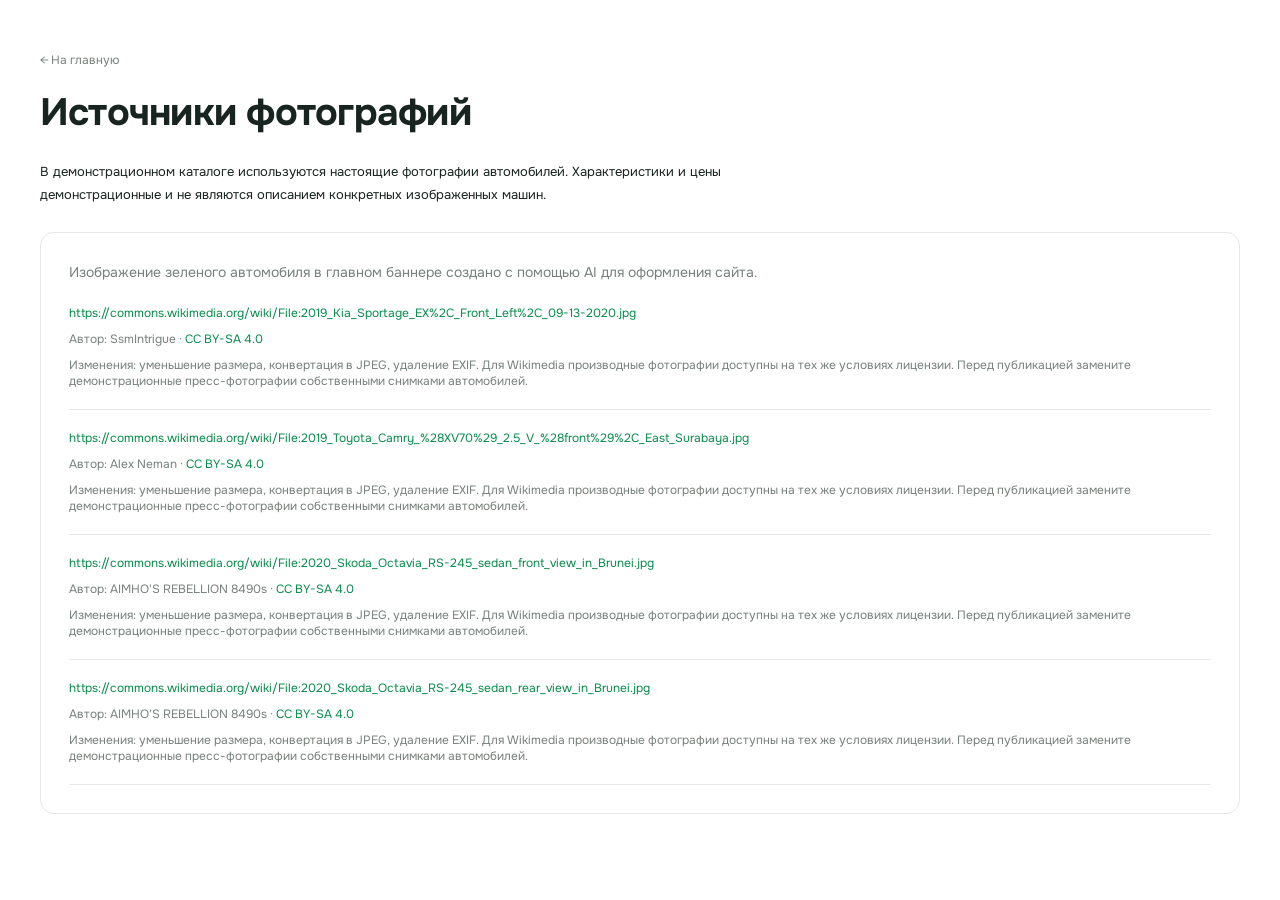
==== credits.html @ eaa2db11 "Publish DK-AUTO static MVP" ====
<!doctype html><html lang="ru"><head><meta charset="utf-8"><meta name="viewport" content="width=device-width, initial-scale=1"><title>Источники фотографий · DK-AUTO</title><link rel="stylesheet" href="./static_css_site.css"></head><body><main class="container settings-page"><a class="back-link" href="./">← На главную</a><h1>Источники фотографий</h1><p>В демонстрационном каталоге используются настоящие фотографии автомобилей. Характеристики и цены демонстрационные и не являются описанием конкретных изображенных машин.</p><div class="panel"><p>Изображение зеленого автомобиля в главном баннере создано с помощью AI для оформления сайта.</p><article class="credit-row"><a href="https://commons.wikimedia.org/wiki/File:2019_Kia_Sportage_EX%2C_Front_Left%2C_09-13-2020.jpg" target="_blank" rel="noopener noreferrer">https://commons.wikimedia.org/wiki/File:2019_Kia_Sportage_EX%2C_Front_Left%2C_09-13-2020.jpg</a><p>Автор: SsmIntrigue · <a href="https://creativecommons.org/licenses/by-sa/4.0/">CC BY-SA 4.0</a></p><small>Изменения: уменьшение размера, конвертация в JPEG, удаление EXIF. Для Wikimedia производные фотографии доступны на тех же условиях лицензии. Перед публикацией замените демонстрационные пресс-фотографии собственными снимками автомобилей.</small></article><article class="credit-row"><a href="https://commons.wikimedia.org/wiki/File:2019_Toyota_Camry_%28XV70%29_2.5_V_%28front%29%2C_East_Surabaya.jpg" target="_blank" rel="noopener noreferrer">https://commons.wikimedia.org/wiki/File:2019_Toyota_Camry_%28XV70%29_2.5_V_%28front%29%2C_East_Surabaya.jpg</a><p>Автор: Alex Neman · <a href="https://creativecommons.org/licenses/by-sa/4.0/">CC BY-SA 4.0</a></p><small>Изменения: уменьшение размера, конвертация в JPEG, удаление EXIF. Для Wikimedia производные фотографии доступны на тех же условиях лицензии. Перед публикацией замените демонстрационные пресс-фотографии собственными снимками автомобилей.</small></article><article class="credit-row"><a href="https://commons.wikimedia.org/wiki/File:2020_Skoda_Octavia_RS-245_sedan_front_view_in_Brunei.jpg" target="_blank" rel="noopener noreferrer">https://commons.wikimedia.org/wiki/File:2020_Skoda_Octavia_RS-245_sedan_front_view_in_Brunei.jpg</a><p>Автор: AIMHO&#x27;S REBELLION 8490s · <a href="https://creativecommons.org/licenses/by-sa/4.0/">CC BY-SA 4.0</a></p><small>Изменения: уменьшение размера, конвертация в JPEG, удаление EXIF. Для Wikimedia производные фотографии доступны на тех же условиях лицензии. Перед публикацией замените демонстрационные пресс-фотографии собственными снимками автомобилей.</small></article><article class="credit-row"><a href="https://commons.wikimedia.org/wiki/File:2020_Skoda_Octavia_RS-245_sedan_rear_view_in_Brunei.jpg" target="_blank" rel="noopener noreferrer">https://commons.wikimedia.org/wiki/File:2020_Skoda_Octavia_RS-245_sedan_rear_view_in_Brunei.jpg</a><p>Автор: AIMHO&#x27;S REBELLION 8490s · <a href="https://creativecommons.org/licenses/by-sa/4.0/">CC BY-SA 4.0</a></p><small>Изменения: уменьшение размера, конвертация в JPEG, удаление EXIF. Для Wikimedia производные фотографии доступны на тех же условиях лицензии. Перед публикацией замените демонстрационные пресс-фотографии собственными снимками автомобилей.</small></article></div></main></body></html>
---- static_css_site.css ----
@import url("https://fonts.googleapis.com/css2?family=Onest:wght@300;400;500;600;700;800&display=swap");
:root {
  --green: #088b4c;
  --green-dark: #076a3c;
  --ink: #18241f;
  --muted: #77807b;
  --line: #e5eae6;
  --orange: #ed6945;
  --light: #f5f7f4;
  --radius: 16px;
  font-family: Onest, Arial, sans-serif;
  color: var(--ink);
  font-synthesis: none;
}
* {
  box-sizing: border-box;
}
html {
  scroll-behavior: smooth;
  scroll-padding-top: 105px;
}
body {
  margin: 0;
  background: #fff;
}
button,
input,
textarea,
select {
  font: inherit;
}
button,
a,
input,
select,
textarea {
  -webkit-tap-highlight-color: transparent;
}
button {
  cursor: pointer;
}
a {
  color: inherit;
  text-decoration: none;
}
button:disabled {
  opacity: 0.5;
  cursor: not-allowed;
}
button:focus-visible,
a:focus-visible {
  outline: 3px solid #83cea6;
  outline-offset: 4px;
}
input:focus,
textarea:focus,
select:focus {
  outline: 2px solid #9dd2b2;
  outline-offset: 1px;
  border-color: var(--green);
}
img {
  max-width: 100%;
  display: block;
}
svg {
  flex-shrink: 0;
  vertical-align: middle;
}
button {
  border: 0;
  background: none;
  color: inherit;
}
h1,
h2,
h3,
p {
  margin: 0;
}
h1,
h2,
h3 {
  letter-spacing: -0.02em;
}
h1 {
  font-size: 48px;
  line-height: 1.13;
  font-weight: 700;
}
h2 {
  font-size: 36px;
  line-height: 1.2;
  font-weight: 700;
}
h3 {
  font-size: 20px;
  font-weight: 600;
}
em {
  font-style: normal;
  color: var(--green);
}
[hidden] {
  display: none !important;
}
.container {
  width: min(1200px, calc(100% - 80px));
  margin: 0 auto;
}
.header {
  position: sticky;
  top: 0;
  z-index: 30;
  background: rgba(255, 255, 255, 0.96);
  border-bottom: 1px solid var(--line);
  backdrop-filter: blur(16px);
}
.header-inner {
  height: 88px;
  display: flex;
  align-items: center;
  justify-content: space-between;
  gap: 40px;
}
.logo {
  position: relative;
  display: inline-flex;
  align-items: center;
  font-size: 31px;
  font-weight: 800;
  letter-spacing: -1.4px;
  white-space: nowrap;
}
.logo-dot {
  color: var(--green);
}
.logo-mark {
  position: absolute;
  top: 3px;
  left: -3px;
  width: 9px;
  height: 9px;
  background: linear-gradient(
    135deg,
    var(--orange) 0 30%,
    var(--green) 31% 70%,
    transparent 71%
  );
  transform: translate(-2px, -3px);
}
.desktop-nav {
  display: flex;
  gap: 34px;
  margin-left: auto;
  margin-right: 18px;
  font-size: 13px;
  font-weight: 600;
}
.desktop-nav a {
  position: relative;
}
.desktop-nav a:hover {
  color: var(--green);
}
.desktop-nav a:after {
  content: "";
  position: absolute;
  bottom: -12px;
  left: 0;
  width: 0;
  height: 2px;
  background: var(--green);
  transition: width 0.2s;
}
.desktop-nav a:hover:after {
  width: 100%;
}
.header-phone {
  display: flex;
  gap: 10px;
  align-items: center;
  font-size: 14px;
  font-weight: 800;
}
.header-phone svg {
  width: 19px;
  color: var(--green);
}
.menu-toggle {
  display: none;
}
.button {
  display: inline-flex;
  align-items: center;
  justify-content: center;
  gap: 14px;
  min-height: 52px;
  padding: 14px 24px;
  border-radius: 8px;
  background: var(--green);
  color: #fff;
  font-size: 13px;
  font-weight: 700;
  border: 1px solid var(--green);
  transition:
    background 0.2s,
    transform 0.2s;
  white-space: nowrap;
}
.button:hover {
  background: var(--green-dark);
  border-color: var(--green-dark);
  transform: translateY(-1px);
}
.button svg {
  width: 20px;
  height: 20px;
}
.button.secondary {
  background: white;
  border-color: #d6ddd7;
  color: var(--ink);
}
.button.secondary:hover {
  background: #eef5ef;
  border-color: #9db6a5;
}
.button.small {
  min-height: 42px;
  padding: 10px 15px;
  font-size: 12px;
}
.button.full {
  width: 100%;
  margin-top: 12px;
}
.eyebrow {
  display: block;
  font-size: 12px;
  letter-spacing: normal;
  font-weight: 800;
  color: var(--green);
  line-height: 1.5;
}
.hero {
  overflow: hidden;
  background: linear-gradient(105deg, #f7f9f5 0%, #fafbf8 55%, #f0f5ed 100%);
  position: relative;
}
.hero-inner {
  display: grid;
  grid-template-columns: 48% 52%;
  min-height: 580px;
  position: relative;
  align-items: center;
}
.hero-copy {
  padding: 58px 0 54px;
  position: relative;
  z-index: 2;
}
.hero-eyebrow {
  display: flex;
  gap: 9px;
  align-items: center;
  margin-bottom: 26px;
}
.hero-eyebrow i,
.stock-label i,
.staff-identity i {
  width: 6px;
  height: 6px;
  border-radius: 50%;
  background: var(--green);
  display: inline-block;
  box-shadow: 0 0 0 4px #e1eee3;
}
.hero h1 {
  font-size: 64px;
  line-height: 1.08;
  letter-spacing: -0.02em;
  margin-bottom: 25px;
}
.hero-copy > p {
  font-size: 14px;
  line-height: 1.85;
  color: #6e7871;
  max-width: 350px;
}
.hero-actions {
  display: flex;
  align-items: center;
  gap: 25px;
  margin-top: 28px;
}
.text-link {
  font-size: 12px;
  font-weight: 700;
  display: flex;
  gap: 8px;
  align-items: center;
}
.text-link svg {
  width: 18px;
}
.hero-note {
  display: flex;
  align-items: center;
  gap: 9px;
  margin-top: 33px;
  font-size: 12px;
  color: #7b857d;
}
.hero-note svg {
  width: 17px;
  height: 17px;
  color: var(--green);
}
.hero-visual {
  position: relative;
  height: 100%;
  min-width: 0;
}
.hero-stripe {
  position: absolute;
  width: 190px;
  height: 760px;
  background: linear-gradient(180deg, #dae7d5, #c2dac5);
  transform: rotate(39deg);
  right: 98px;
  top: -140px;
}
.hero-outline {
  position: absolute;
  width: 2px;
  height: 770px;
  background: var(--orange);
  transform: rotate(39deg);
  right: 297px;
  top: -138px;
}
.hero-word {
  position: absolute;
  top: 124px;
  left: 38px;
  letter-spacing: -0.06em;
  font-size: 112px;
  font-weight: 800;
  color: rgba(10, 83, 39, 0.055);
}
.hero-car {
  position: absolute;
  width: 770px;
  max-width: none;
  right: -100px;
  top: 100px;
  filter: drop-shadow(0 24px 18px rgba(27, 65, 31, 0.12));
  z-index: 1;
}
.hero-caption {
  position: absolute;
  right: 8px;
  bottom: 50px;
  display: flex;
  align-items: center;
  gap: 12px;
  z-index: 3;
  background: rgba(255, 255, 255, 0.84);
  backdrop-filter: blur(16px);
  padding: 16px 20px;
  border: 1px solid rgba(255, 255, 255, 0.9);
  border-radius: 12px;
  box-shadow: 0 7px 28px #19381907;
}
.hero-caption strong {
  font-size: 12px;
  display: block;
}
.hero-caption small {
  font-size: 12px;
  color: var(--muted);
  display: block;
  margin-top: 4px;
}
.hero-caption-icon {
  display: flex;
  align-items: center;
  justify-content: center;
  width: 35px;
  height: 35px;
  border-radius: 50%;
  background: #edf6ed;
  color: var(--green);
}
.hero-caption-icon svg {
  width: 19px;
}
.services {
  display: grid;
  grid-template-columns: repeat(4, 1fr);
  padding: 33px 0 38px;
  border-bottom: 1px solid var(--line);
  gap: 23px;
}
.service {
  display: flex;
  gap: 13px;
  align-items: flex-start;
}
.service-icon {
  width: 39px;
  height: 39px;
  display: flex;
  align-items: center;
  justify-content: center;
  background: #f1f6ef;
  color: var(--green);
  border-radius: 9px;
  flex-shrink: 0;
}
.service-icon svg {
  width: 21px;
}
.service h3 {
  font-size: 13px;
  letter-spacing: -0.02em;
  line-height: 1.4;
  margin: 0 0 6px;
}
.service p {
  font-size: 12px;
  line-height: 1.75;
  color: var(--muted);
}
.service > svg {
  width: 14px;
  height: 14px;
  margin-left: auto;
  color: #96a299;
  margin-top: 3px;
}
.catalog-section {
  padding: 68px 0 52px;
}
.section-heading {
  display: flex;
  align-items: flex-end;
  justify-content: space-between;
  gap: 25px;
  margin-bottom: 29px;
}
.section-heading .eyebrow {
  margin-bottom: 10px;
}
.section-heading h2 {
  display: flex;
  align-items: center;
  gap: 16px;
}
.count {
  font-size: 13px;
  letter-spacing: 0;
  background: #eef3ee;
  color: var(--green);
  width: 31px;
  height: 31px;
  display: inline-flex;
  align-items: center;
  justify-content: center;
  border-radius: 50%;
  font-weight: 600;
}
.section-note {
  font-size: 12px;
  line-height: 1.7;
  color: #8c948e;
}
.filter-panel {
  display: grid;
  grid-template-columns: 1fr 1fr 1fr auto;
  gap: 22px;
  background: #f5f7f4;
  border: 1px solid #edf0eb;
  border-radius: 12px;
  padding: 23px 25px;
  position: relative;
}
.filter-panel label > span {
  font-size: 12px;
  font-weight: 700;
  display: block;
  margin-bottom: 9px;
  color: #68756c;
}
.filter-panel select {
  width: 100%;
  height: 43px;
  border: 1px solid #dfe5de;
  background: #fff;
  border-radius: 6px;
  padding: 0 12px;
  font-size: 12px;
  color: #26392c;
}
.filter-panel .button {
  align-self: end;
  min-height: 43px;
  padding: 10px 22px;
  font-size: 12px;
}
.filter-reset {
  position: absolute;
  right: 1px;
  bottom: -28px;
  font-size: 12px;
  color: var(--muted);
  text-decoration: underline;
}
.catalog-meta {
  display: flex;
  justify-content: space-between;
  align-items: center;
  margin: 28px 0 18px;
  color: #929992;
  font-size: 12px;
}
.catalog-meta > span:last-child {
  display: flex;
  gap: 8px;
  align-items: center;
}
.catalog-meta svg {
  width: 12px;
  transform: rotate(90deg);
}
.car-list {
  display: flex;
  flex-direction: column;
  gap: 19px;
}
.car-card {
  display: grid;
  grid-template-columns: 39% 61%;
  border: 1px solid #e0e6df;
  border-radius: 14px;
  overflow: hidden;
  background: #fff;
  transition:
    box-shadow 0.2s,
    border 0.2s;
}
.car-card:hover {
  border-color: #c4d2c4;
  box-shadow: 0 8px 30px #1c3a2110;
}
.car-image {
  min-height: 270px;
  position: relative;
  overflow: hidden;
  background: #f1f3ef;
}
.car-image > img {
  width: 100%;
  height: 100%;
  object-fit: cover;
  transition: transform 0.5s;
}
.car-image:hover > img {
  transform: scale(1.035);
}
.photo-count {
  position: absolute;
  left: 17px;
  bottom: 16px;
  padding: 5px 9px;
  border-radius: 5px;
  background: #fff;
  color: #59675d;
  font-size: 12px;
  font-weight: 700;
  box-shadow: 0 1px 8px #0001;
}
.car-info {
  padding: 24px 28px 21px;
}
.car-topline {
  display: flex;
  justify-content: space-between;
  align-items: center;
  margin-bottom: 8px;
}
.car-brand {
  font-size: 12px;
  color: #8a958d;
  font-weight: 700;
  text-transform: uppercase;
  letter-spacing: normal;
}
.stock-label {
  display: inline-flex;
  align-items: center;
  gap: 8px;
  color: var(--green);
  font-size: 12px;
  font-weight: 600;
}
.stock-label i {
  width: 5px;
  height: 5px;
  box-shadow: none;
}
.car-title {
  display: block;
  font-size: 25px;
  letter-spacing: -0.02em;
  line-height: 1.2;
  font-weight: 700;
  margin-bottom: 19px;
}
.car-title:hover {
  color: var(--green);
}
.car-specs {
  display: flex;
  gap: 22px;
  margin-bottom: 17px;
  flex-wrap: wrap;
}
.car-specs small {
  display: block;
  font-size: 12px;
  line-height: 1.4;
  color: #969e97;
  margin-bottom: 5px;
}
.car-specs strong {
  font-size: 12px;
  font-weight: 600;
}
.car-description {
  font-size: 12px;
  line-height: 1.8;
  color: #849087;
  display: -webkit-box;
  -webkit-line-clamp: 2;
  -webkit-box-orient: vertical;
  overflow: hidden;
  min-height: 32px;
}
.car-card-bottom {
  display: flex;
  align-items: center;
  justify-content: space-between;
  padding-top: 19px;
  margin-top: 15px;
  border-top: 1px solid #edf0eb;
}
.car-price {
  font-size: 25px;
  font-weight: 700;
  letter-spacing: -0.025em;
}
.detail-link {
  display: flex;
  gap: 20px;
  align-items: center;
  font-size: 12px;
  font-weight: 700;
  color: var(--green);
}
.detail-link svg {
  width: 18px;
}
.load-more-wrap {
  text-align: center;
  margin-top: 29px;
}
.load-more-wrap .button {
  font-size: 12px;
  padding: 11px 26px;
  min-height: 45px;
}
.demo-note {
  font-size: 12px;
  color: #9aa299;
  text-align: center;
  margin-top: 20px;
}
.buyout-banner {
  background: #f2f6ef;
  border-radius: 16px;
  padding: 42px 48px;
  display: grid;
  grid-template-columns: 1.5fr 1fr;
  position: relative;
  overflow: hidden;
  margin-top: 16px;
  margin-bottom: 85px;
}
.buyout-banner .eyebrow {
  margin-bottom: 13px;
}
.buyout-banner h2 {
  font-size: 30px;
}
.buyout-banner p {
  font-size: 12px;
  color: #7d897f;
  margin: 16px 0 24px;
}
.buyout-banner .button {
  font-size: 12px;
  min-height: 45px;
}
.banner-art {
  position: relative;
  display: flex;
  align-items: center;
  justify-content: flex-end;
  padding-right: 30px;
  gap: 24px;
}
.banner-art > svg {
  width: 90px;
  height: 90px;
  color: var(--green);
  stroke-width: 2;
}
.banner-art > span {
  font-size: 65px;
  font-weight: 800;
  line-height: 0.95;
  letter-spacing: -0.06em;
  color: #aec9ad;
}
.banner-art em {
  color: var(--green);
}
.banner-art:before {
  content: "";
  width: 4px;
  height: 360px;
  position: absolute;
  right: -40px;
  background: var(--orange);
  transform: rotate(40deg);
}
.contact-section {
  display: grid;
  grid-template-columns: 1fr 1fr;
  gap: 90px;
  padding-bottom: 85px;
}
.contact-section .eyebrow {
  margin-bottom: 13px;
}
.contact-section h2 {
  font-size: 37px;
}
.contact-section p {
  font-size: 12px;
  line-height: 1.9;
  color: #7f8980;
  margin: 19px 0 26px;
}
.contact-actions {
  display: flex;
  gap: 10px;
  flex-wrap: wrap;
}
.contact-actions .button {
  padding: 12px 17px;
  min-height: 46px;
  font-size: 12px;
  gap: 9px;
}
.contact-card {
  border: 1px solid #e3e9e0;
  border-radius: 15px;
  padding: 30px 32px;
  display: grid;
  grid-template-columns: 60px 1fr;
  gap: 23px 18px;
  align-self: center;
}
.contact-monogram {
  width: 58px;
  height: 58px;
  background: #eaf3e7;
  color: var(--green);
  border-radius: 50%;
  display: flex;
  align-items: center;
  justify-content: center;
  font-weight: 800;
  font-size: 18px;
}
.contact-card small {
  font-size: 12px;
  color: #95a08f;
}
.contact-card h3 {
  font-size: 22px;
  margin: 4px 0 5px;
}
.contact-card a {
  font-size: 13px;
  font-weight: 800;
  color: var(--green);
}
.contact-info {
  grid-column: 1/-1;
  display: flex;
  align-items: center;
  gap: 16px;
  font-size: 12px;
  line-height: 1.6;
  color: #7f897e;
}
.contact-info svg {
  width: 19px;
  color: #809777;
}
.contact-info:first-of-type {
  border-top: 1px solid var(--line);
  padding-top: 21px;
}
.footer {
  border-top: 1px solid var(--line);
  background: #fbfcfa;
}
.footer-top {
  display: grid;
  grid-template-columns: 1.3fr 1fr 1fr;
  padding-top: 43px;
  padding-bottom: 40px;
  gap: 50px;
}
.footer .logo {
  font-size: 27px;
}
.footer p {
  font-size: 12px;
  line-height: 1.8;
  color: #99a094;
  margin-top: 14px;
}
.footer-top > div {
  display: flex;
  flex-direction: column;
  align-items: flex-start;
  gap: 10px;
}
.footer-top .eyebrow {
  font-size: 12px;
  color: #8d9887;
  margin-bottom: 5px;
}
.footer-top a:not(.logo) {
  font-size: 12px;
  font-weight: 600;
}
.footer-top .footer-phone {
  font-size: 18px !important;
  color: var(--green);
  letter-spacing: -0.02em;
}
.footer-top span:not(.eyebrow, .logo-mark, .logo-dot) {
  font-size: 12px;
  color: #8d9887;
}
.footer-bottom {
  border-top: 1px solid var(--line);
  padding-top: 18px;
  padding-bottom: 21px;
  display: flex;
  justify-content: space-between;
  gap: 20px;
  font-size: 12px;
  color: #a0a69c;
}
.footer-bottom a:hover {
  color: var(--green);
}
.loading-screen {
  min-height: 60vh;
  display: flex;
  justify-content: center;
  align-items: center;
  gap: 15px;
  font-size: 13px;
  color: var(--muted);
}
.spinner {
  width: 22px;
  height: 22px;
  border: 2px solid #d8e7d6;
  border-top-color: var(--green);
  border-radius: 50%;
  animation: spin 1s linear infinite;
}
@keyframes spin {
  to {
    transform: rotate(360deg);
  }
}
.empty-state {
  padding: 110px 0;
  text-align: center;
}
.empty-state > svg {
  width: 60px;
  height: 60px;
  color: #bed2bf;
  margin: 0 auto 25px;
}
.empty-state h1 {
  font-size: 32px;
}
.empty-state p {
  margin: 16px 0 30px;
  color: var(--muted);
  font-size: 13px;
}
.small-empty {
  padding: 65px 20px;
  border: 1px dashed var(--line);
  border-radius: 15px;
}
.small-empty h3 {
  font-size: 22px;
}
.photo-placeholder {
  display: flex;
  flex-direction: column;
  align-items: center;
  justify-content: center;
  height: 100%;
  min-height: 220px;
  color: #adc1ae;
  gap: 15px;
  font-size: 13px;
  background: #f3f6f0;
}
.photo-placeholder svg {
  width: 65px;
  height: 65px;
}
.staff-inner {
  display: flex;
  align-items: center;
  justify-content: space-between;
  gap: 20px;
  padding: 12px 0;
  font-size: 12px;
}
.staff-inner > div {
  display: flex;
  gap: 20px;
  align-items: center;
}
.staff-inner button {
  display: flex;
  align-items: center;
  gap: 5px;
  font-size: 12px;
  font-weight: 700;
}
.staff-inner svg {
  width: 16px;
  height: 16px;
}
.staff-identity {
  display: flex;
  gap: 9px;
  align-items: center;
}
.staff-identity small {
  color: var(--muted);
  margin-left: 5px;
}
#staff-bar:has(.staff-inner) {
  border-bottom: 1px solid #d9e6d6;
  background: #eff6ec;
}
.status-badge {
  position: absolute;
  top: 12px;
  left: 12px;
  background: #fff;
  border-radius: 5px;
  padding: 5px 9px;
  font-size: 12px;
}
.status-badge.draft {
  color: #9a7227;
}
.status-badge.archive {
  color: #777;
}
.card-staff-actions {
  display: flex;
  gap: 20px;
  margin-top: 15px;
  font-size: 12px;
  color: var(--green);
}
.card-staff-actions button {
  padding: 0;
  font-size: 12px;
  color: var(--muted);
}
.staff-page,
.settings-page {
  padding-top: 48px;
  padding-bottom: 70px;
  min-height: 65vh;
}
.tabs {
  display: flex;
  border-bottom: 1px solid var(--line);
  gap: 25px;
  margin: 30px 0 25px;
  overflow: auto;
}
.tabs button {
  font-size: 12px;
  white-space: nowrap;
  padding: 10px 4px 15px;
  position: relative;
  color: var(--muted);
}
.tabs button.active {
  color: var(--green);
  font-weight: 700;
}
.tabs button.active:after {
  content: "";
  position: absolute;
  bottom: 0;
  left: 0;
  right: 0;
  background: var(--green);
  height: 2px;
}
.back-link {
  display: inline-flex;
  align-items: center;
  gap: 10px;
  font-size: 12px;
  color: var(--muted);
  margin-bottom: 24px;
}
.back-link svg {
  transform: rotate(180deg);
  width: 16px;
}
.detail-page {
  padding-top: 35px;
  padding-bottom: 75px;
}
.detail-heading {
  display: flex;
  align-items: center;
  justify-content: space-between;
  gap: 20px;
  margin-bottom: 30px;
}
.detail-heading h1 {
  margin-top: 8px;
  font-size: 40px;
}
.detail-grid {
  display: grid;
  grid-template-columns: minmax(0, 1.5fr) minmax(300px, 1fr);
  gap: 35px;
}
.gallery-main {
  border-radius: 13px;
  overflow: hidden;
  background: #f4f6f2;
}
.gallery-main button {
  width: 100%;
  padding: 0;
  position: relative;
}
.gallery-main img {
  width: 100%;
  aspect-ratio: 4/3;
  object-fit: cover;
}
.gallery-main button > span {
  position: absolute;
  bottom: 18px;
  left: 18px;
  background: #fff;
  padding: 10px 13px;
  border-radius: 5px;
  font-size: 12px;
  display: flex;
  align-items: center;
  gap: 8px;
  box-shadow: 0 3px 15px #0002;
}
.gallery-main svg {
  width: 16px;
}
.gallery-thumbs {
  display: flex;
  gap: 10px;
  overflow: auto;
  padding: 13px 0;
}
.gallery-thumbs button {
  width: 90px;
  height: 66px;
  padding: 3px;
  border: 1px solid transparent;
  border-radius: 7px;
  flex-shrink: 0;
}
.gallery-thumbs button.active {
  border-color: var(--green);
}
.gallery-thumbs img {
  width: 100%;
  height: 100%;
  object-fit: cover;
  border-radius: 4px;
}
.detail-summary {
  border: 1px solid var(--line);
  border-radius: 14px;
  padding: 28px;
  position: sticky;
  top: 112px;
}
.detail-price {
  font-size: 38px;
  font-weight: 600;
  letter-spacing: -0.04em;
  display: block;
  margin: 11px 0 26px;
}
.detail-contact {
  background: #f4f7f0;
  border-radius: 9px;
  padding: 19px;
  margin-bottom: 27px;
}
.detail-contact p {
  font-size: 13px;
  font-weight: 800;
  margin-bottom: 6px;
}
.detail-contact > span {
  font-size: 12px;
  color: var(--muted);
}
.detail-contact > div {
  display: flex;
  gap: 8px;
  flex-wrap: wrap;
  margin-top: 17px;
}
.detail-contact .messenger {
  padding: 10px;
}
.detail-contact .messenger span {
  display: none;
}
.detail-summary h3 {
  font-size: 18px;
}
.spec-table {
  margin: 13px 0 0;
}
.spec-table > div {
  display: flex;
  justify-content: space-between;
  gap: 20px;
  border-bottom: 1px solid #eef1ea;
  padding: 13px 0;
  font-size: 12px;
  line-height: 1.6;
}
.spec-table dt {
  color: var(--muted);
}
.spec-table dd {
  margin: 0;
  font-weight: 600;
  text-align: right;
}
.private-label {
  display: block;
  color: var(--orange);
  font-size: 12px;
}
.detail-block {
  margin-top: 32px;
}
.detail-block h2 {
  font-size: 24px;
  margin-bottom: 16px;
}
.detail-block p {
  font-size: 13px;
  color: #6f7b71;
  line-height: 1.9;
}
.multiline {
  white-space: pre-line;
}
.video-frame {
  width: 100%;
  aspect-ratio: 16/9;
  border: 0;
  border-radius: 12px;
  margin: 12px 0;
}
.detail-staff {
  display: flex;
  flex-direction: column;
  gap: 12px;
  margin-top: 24px;
}
.detail-staff .button {
  font-size: 12px;
  padding: 12px;
}
.mobile-contact-bar {
  display: none;
}
.initial-detail {
  padding: 45px 0;
}
.initial-detail p {
  margin: 25px 0;
}
.login-page {
  display: grid;
  grid-template-columns: 1.3fr 1fr;
  gap: 90px;
  align-items: center;
  min-height: 650px;
  padding-top: 50px;
  padding-bottom: 70px;
}
.login-intro h1 {
  font-size: 43px;
  margin: 18px 0 25px;
}
.login-intro p {
  color: var(--muted);
  font-size: 13px;
  line-height: 1.9;
  max-width: 360px;
}
.panel {
  border: 1px solid var(--line);
  border-radius: 14px;
  padding: 28px;
  background: #fff;
}
.panel h2 {
  font-size: 23px;
  margin-bottom: 21px;
}
.panel h3 {
  margin-bottom: 15px;
}
.panel > p,
.muted {
  color: var(--muted);
  font-size: 12px;
  line-height: 1.8;
}
.panel label,
.login-form label {
  display: block;
  font-size: 12px;
  font-weight: 600;
  margin-bottom: 19px;
  color: #5c6c60;
}
.panel input:not([type="checkbox"], [type="file"], [type="hidden"]),
.panel select,
.panel textarea {
  display: block;
  width: 100%;
  padding: 13px 14px;
  background: #fcfdfb;
  border: 1px solid #dce4d9;
  border-radius: 7px;
  font-size: 13px;
  color: var(--ink);
  margin-top: 8px;
  min-height: 45px;
}
.panel textarea {
  resize: vertical;
  line-height: 1.7;
}
.form-symbol {
  display: inline-flex;
  width: 44px;
  height: 44px;
  background: #eef5e9;
  align-items: center;
  justify-content: center;
  border-radius: 10px;
  color: var(--green);
  margin-bottom: 23px;
}
.login-form > p {
  font-size: 12px;
  line-height: 1.8;
  color: var(--muted);
  margin-bottom: 25px;
}
.login-form .button {
  width: 100%;
}
.login-form .back-link {
  display: flex;
  justify-content: center;
  margin: 23px 0 0;
}
.form-error {
  font-size: 12px !important;
  line-height: 1.8 !important;
  color: #bb4331 !important;
  margin-top: 15px !important;
  white-space: pre-line;
}
.form-error:empty {
  display: none;
}
.editor-page {
  padding-top: 30px;
  padding-bottom: 75px;
}
.editor-heading {
  display: flex;
  justify-content: space-between;
  gap: 20px;
  align-items: center;
  margin-bottom: 30px;
}
.editor-heading h1 {
  font-size: 35px;
  margin-top: 7px;
}
.editor-grid {
  display: grid;
  grid-template-columns: minmax(0, 2.2fr) minmax(280px, 1fr);
  gap: 25px;
}
.editor-grid > div > .panel {
  margin-bottom: 22px;
}
.editor-sidebar {
  align-self: start;
  position: sticky;
  top: 110px;
}
.editor-sidebar h3 {
  margin-top: 12px;
}
.editor-sidebar p {
  font-size: 12px;
  line-height: 1.9;
  color: var(--muted);
  margin-bottom: 9px;
}
.save-state {
  font-size: 12px;
  display: flex;
  align-items: center;
  gap: 7px;
  white-space: nowrap;
}
.save-state svg {
  width: 16px;
}
.save-state.saved {
  color: var(--green);
}
.save-state.saving,
.save-state.pending {
  color: #a18232;
}
.save-state.failed {
  color: #b13d2d;
  cursor: pointer;
  text-decoration: underline;
}
.required {
  color: var(--orange);
  margin-left: 3px;
}
.panel-heading {
  display: flex;
  justify-content: space-between;
  align-items: center;
  gap: 15px;
  margin-bottom: 20px;
}
.panel-heading h2 {
  margin: 0;
}
.panel-heading > span {
  font-size: 12px;
  color: var(--muted);
}
.upload-area {
  padding: 30px !important;
  border: 1px dashed #bfd3b8;
  border-radius: 9px;
  text-align: center;
  background: #f7faf4;
  cursor: pointer;
  position: relative;
  display: flex !important;
  flex-direction: column;
  align-items: center;
  gap: 9px;
}
.upload-area svg {
  color: var(--green);
}
.upload-area strong {
  font-size: 13px;
}
.upload-area span {
  font-size: 12px;
  color: var(--muted);
}
.upload-area input {
  position: absolute;
  inset: 0;
  opacity: 0;
  cursor: pointer;
  width: 100%;
  height: 100%;
}
.editor-photos {
  display: grid;
  grid-template-columns: repeat(3, 1fr);
  gap: 13px;
}
.editor-photo {
  border: 1px solid var(--line);
  border-radius: 8px;
  overflow: hidden;
}
.editor-photo img {
  width: 100%;
  aspect-ratio: 4/3;
  object-fit: cover;
}
.photo-main {
  width: 100%;
  padding: 8px 4px;
  font-size: 12px;
  color: var(--muted);
}
.photo-main.active {
  background: #eaf4e6;
  color: var(--green);
  font-weight: 700;
}
.photo-controls {
  display: flex;
  justify-content: space-between;
  border-top: 1px solid var(--line);
}
.photo-controls button {
  padding: 9px 6px;
  font-size: 12px;
}
.photo-controls button:last-child {
  color: #a3594c;
}
.characteristic-fields {
  display: grid;
  grid-template-columns: 1fr 1fr;
  gap: 0 25px;
}
.characteristic-field {
  position: relative;
  border-bottom: 1px solid #f0f2ed;
  margin-bottom: 18px;
  padding-bottom: 9px;
}
.characteristic-field > label:first-child {
  margin-bottom: 12px;
}
.visibility-toggle {
  display: flex !important;
  align-items: center;
  gap: 7px;
  font-size: 12px !important;
  color: var(--muted) !important;
  margin-bottom: 9px !important;
  font-weight: 400 !important;
}
.visibility-toggle input {
  accent-color: var(--green);
  width: 14px;
  height: 14px;
}
.remove-characteristic {
  position: absolute;
  right: 0;
  top: -5px;
  color: #96a18f;
  font-size: 20px;
  padding: 0 3px;
}
.add-characteristic {
  display: flex;
  gap: 12px;
  align-items: center;
}
.add-characteristic select {
  margin-top: 0 !important;
}
.add-characteristic .button {
  font-size: 12px;
  min-height: 45px;
  padding: 10px 14px;
}
.text-button {
  display: block;
  text-align: center;
  padding: 14px 0;
  width: 100%;
  font-size: 12px;
  color: var(--muted);
}
.danger {
  color: #b3493b;
}
.editor-tip {
  display: flex;
  gap: 10px;
  padding: 21px 10px;
}
.editor-tip svg {
  width: 20px;
  color: #86a273;
}
.editor-tip p {
  font-size: 12px;
  line-height: 1.9;
}
.settings-page h1 {
  font-size: 38px;
}
.settings-tab {
  max-width: 900px;
}
.form-grid {
  display: grid;
  grid-template-columns: 1fr 1fr;
  gap: 0 25px;
}
.service-edit {
  display: grid;
  grid-template-columns: 1fr 1.5fr;
  gap: 20px;
}
.settings-row {
  display: flex;
  justify-content: space-between;
  align-items: center;
  border-bottom: 1px solid var(--line);
  padding: 14px 0;
  gap: 20px;
}
.settings-row strong {
  display: block;
  font-size: 13px;
}
.settings-row small {
  display: block;
  font-size: 12px;
  color: var(--muted);
  margin-top: 5px;
}
.subform {
  background: #f8faf5;
  margin-top: 25px;
  padding: 24px;
  border-radius: 10px;
}
.checkbox-label {
  display: flex !important;
  align-items: center;
  gap: 9px;
}
.checkbox-label input {
  accent-color: var(--green);
}
.credit-row {
  padding: 20px 0;
  border-bottom: 1px solid var(--line);
  overflow-wrap: anywhere;
  font-size: 12px;
}
.credit-row a {
  color: var(--green);
}
.credit-row p {
  margin: 10px 0;
  color: var(--muted);
}
.credit-row small {
  font-size: 12px;
  color: var(--muted);
}
.settings-page > p {
  font-size: 13px;
  line-height: 1.8;
  max-width: 800px;
  margin: 25px 0;
}
#lightbox {
  position: fixed;
  inset: 0;
  max-width: 100vw;
  max-height: 100dvh;
  width: 100vw;
  height: 100dvh;
  background: rgba(10, 18, 13, 0.96);
  border: 0;
  padding: 65px 80px;
  color: #fff;
}
#lightbox::backdrop {
  background: #000d;
}
#lightbox[open] {
  display: flex;
  align-items: center;
  justify-content: center;
}
#lightbox img {
  max-width: 100%;
  max-height: calc(100dvh - 130px);
  object-fit: contain;
}
.icon-button {
  display: flex;
  align-items: center;
  justify-content: center;
  width: 42px;
  height: 42px;
}
.lightbox-close {
  position: absolute;
  right: 20px;
  top: 15px;
  font-size: 32px;
}
.lightbox-prev {
  position: absolute;
  left: 15px;
  font-size: 28px;
}
.lightbox-next {
  position: absolute;
  right: 15px;
  font-size: 28px;
}
.lightbox-counter {
  position: absolute;
  bottom: 23px;
  left: 0;
  width: 100%;
  text-align: center;
  font-size: 12px;
}
#toast {
  position: fixed;
  bottom: 25px;
  left: 50%;
  transform: translate(-50%, 20px);
  background: #163d26;
  color: white;
  box-shadow: 0 6px 30px #0002;
  border-radius: 9px;
  padding: 14px 22px;
  z-index: 100;
  font-size: 12px;
  max-width: 90%;
  opacity: 0;
  pointer-events: none;
  transition: 0.2s;
}
#toast.visible {
  opacity: 1;
  transform: translate(-50%, 0);
}
#toast.error {
  background: #843d32;
}
@media (min-width: 1500px) {
  .hero-car {
    width: 820px;
    right: -140px;
    top: 75px;
  }
}
@media (max-width: 1100px) {
  .container {
    width: calc(100% - 48px);
  }
  .header-inner {
    gap: 20px;
  }
  .desktop-nav {
    gap: 23px;
    margin-right: 0;
  }
  .hero h1 {
    font-size: 55px;
  }
  .hero-inner {
    min-height: 540px;
  }
  .hero-car {
    width: 680px;
    right: -115px;
    top: 105px;
  }
  .hero-actions {
    gap: 16px;
  }
  .hero-actions .button {
    padding: 13px 17px;
    font-size: 12px;
  }
  .hero-caption {
    right: 0;
    bottom: 40px;
  }
  .hero-stripe {
    right: 55px;
  }
  .hero-outline {
    right: 254px;
  }
  .services {
    gap: 17px;
  }
  .service {
    gap: 9px;
  }
  .service > svg {
    display: none;
  }
  .car-specs {
    gap: 15px;
  }
  .car-info {
    padding: 22px;
  }
  .car-image {
    min-height: 250px;
  }
  .car-title {
    font-size: 23px;
  }
  .filter-panel {
    gap: 13px;
    padding: 20px;
  }
  .filter-panel .button {
    padding: 10px 15px;
  }
  .contact-section {
    gap: 40px;
  }
  .hero-copy > p {
    max-width: 310px;
  }
  .detail-grid {
    gap: 23px;
  }
  .detail-summary {
    padding: 23px;
  }
  .detail-price {
    font-size: 32px;
  }
}
@media (max-width: 800px) {
  .container {
    width: calc(100% - 36px);
  }
  .header-inner {
    height: 73px;
    gap: 14px;
  }
  .logo {
    font-size: 27px;
  }
  .desktop-nav {
    display: none;
  }
  .header-phone {
    margin-left: auto;
    font-size: 12px;
    gap: 7px;
  }
  .header-phone svg {
    width: 17px;
  }
  .menu-toggle {
    display: flex;
    width: 30px;
  }
  .mobile-nav {
    border-top: 1px solid var(--line);
    padding: 15px 20px;
    display: flex;
    gap: 25px;
    font-size: 12px;
  }
  .hero-inner {
    grid-template-columns: 1fr;
    min-height: 0;
  }
  .hero-copy {
    padding: 43px 0 0;
  }
  .hero h1 {
    font-size: 54px;
    max-width: 550px;
  }
  .hero h1 br:nth-of-type(1) {
    display: none;
  }
  .hero-copy > p {
    max-width: 440px;
    font-size: 12px;
  }
  .hero-eyebrow {
    margin-bottom: 20px;
    font-size: 12px;
  }
  .hero-actions {
    margin-top: 23px;
  }
  .hero-note {
    margin-top: 25px;
  }
  .hero-visual {
    height: 345px;
    margin-top: 0;
  }
  .hero-car {
    width: 620px;
    right: -45px;
    top: -21px;
  }
  .hero-stripe {
    height: 650px;
    width: 125px;
    right: 125px;
    top: -270px;
  }
  .hero-outline {
    height: 620px;
    right: 280px;
    top: -260px;
  }
  .hero-word {
    font-size: 90px;
    top: 70px;
    left: 30px;
  }
  .hero-caption {
    bottom: 23px;
    right: 0;
    padding: 12px 16px;
  }
  .services {
    grid-template-columns: 1fr 1fr;
    padding: 29px 0;
    gap: 26px;
  }
  .service h3 {
    font-size: 13px;
  }
  .service p {
    font-size: 12px;
  }
  .service-icon {
    width: 39px;
  }
  .catalog-section {
    padding-top: 47px;
  }
  .section-heading h2 {
    font-size: 28px;
  }
  .section-note {
    display: none;
  }
  .filter-panel {
    grid-template-columns: 1fr 1fr;
    gap: 15px;
    padding: 20px;
  }
  .filter-panel .button {
    height: 43px;
  }
  .catalog-meta {
    font-size: 12px;
  }
  .car-card {
    grid-template-columns: 40% 60%;
  }
  .car-info {
    padding: 19px;
  }
  .car-title {
    font-size: 21px;
  }
  .car-specs {
    gap: 15px;
    margin-bottom: 12px;
  }
  .car-specs small {
    font-size: 12px;
  }
  .car-specs strong {
    font-size: 12px;
  }
  .car-specs > div:nth-child(5) {
    display: none;
  }
  .car-price {
    font-size: 22px;
  }
  .car-description {
    font-size: 12px;
  }
  .car-card-bottom {
    margin-top: 10px;
    padding-top: 14px;
  }
  .detail-link {
    gap: 10px;
    font-size: 12px;
  }
  .car-image {
    min-height: 270px;
  }
  .buyout-banner {
    padding: 32px;
    grid-template-columns: 1.6fr 1fr;
    margin-bottom: 55px;
  }
  .buyout-banner h2 {
    font-size: 26px;
  }
  .banner-art {
    padding-right: 0;
    gap: 12px;
  }
  .banner-art > svg {
    width: 55px;
  }
  .banner-art > span {
    font-size: 45px;
  }
  .contact-section {
    gap: 30px;
    padding-bottom: 50px;
  }
  .contact-section h2 {
    font-size: 30px;
  }
  .contact-card {
    padding: 23px;
    gap: 17px 13px;
    grid-template-columns: 45px 1fr;
  }
  .contact-monogram {
    width: 45px;
    height: 45px;
    font-size: 14px;
  }
  .contact-card h3 {
    font-size: 20px;
  }
  .contact-card a {
    font-size: 12px;
  }
  .contact-actions .messenger span {
    display: none;
  }
  .footer-top {
    gap: 25px;
  }
  .footer-bottom {
    flex-wrap: wrap;
    gap: 14px;
  }
  .footer-bottom > span:nth-child(2) {
    display: none;
  }
  .staff-inner {
    flex-wrap: wrap;
    gap: 13px;
  }
  .staff-inner > div {
    gap: 16px;
    flex-wrap: wrap;
  }
  .detail-grid {
    grid-template-columns: 1fr;
  }
  .detail-summary {
    position: static;
  }
  .detail-grid > aside {
    grid-row: 1;
  }
  .detail-contact > div {
    flex-wrap: nowrap;
  }
  .detail-contact .messenger span {
    display: inline;
  }
  .detail-summary {
    padding: 22px;
  }
  .detail-summary .spec-table {
    display: grid;
    grid-template-columns: 1fr 1fr;
    gap: 0 22px;
  }
  .detail-contact {
    margin-bottom: 19px;
  }
  .detail-heading h1 {
    font-size: 32px;
  }
  .detail-price {
    font-size: 35px;
  }
  .detail-summary h3 {
    font-size: 17px;
  }
  .detail-staff {
    flex-direction: row;
  }
  .login-page {
    grid-template-columns: 1fr 1fr;
    gap: 35px;
    min-height: 590px;
  }
  .login-intro h1 {
    font-size: 32px;
  }
  .login-form {
    padding: 23px;
  }
  .login-form h2 {
    font-size: 22px;
  }
  .editor-grid {
    grid-template-columns: 1fr;
  }
  .editor-sidebar {
    position: static;
  }
  .editor-heading h1 {
    font-size: 30px;
  }
  .editor-sidebar .panel {
    display: flex;
    flex-wrap: wrap;
    gap: 10px;
  }
  .editor-sidebar .panel > * {
    flex-basis: 100%;
  }
  .editor-sidebar .panel > .button {
    flex-basis: calc(50% - 5px);
  }
  .editor-sidebar .panel > .text-button {
    flex-basis: calc(50% - 5px);
  }
  .editor-tip {
    max-width: 600px;
  }
  .staff-page h1 {
    font-size: 35px;
  }
}
@media (max-width: 520px) {
  .container {
    width: calc(100% - 32px);
  }
  .header-inner {
    height: 67px;
  }
  .logo {
    font-size: 25px;
  }
  .header-phone {
    font-size: 12px;
  }
  .header-phone svg {
    display: none;
  }
  .hero-copy {
    padding-top: 32px;
  }
  .hero h1 {
    font-size: 44px;
    line-height: 1.12;
    margin-bottom: 18px;
  }
  .hero h1 br:nth-of-type(1) {
    display: block;
  }
  .hero-copy > p {
    font-size: 12px;
    max-width: 310px;
    line-height: 1.9;
  }
  .hero-actions {
    gap: 16px;
  }
  .hero-actions .button {
    font-size: 12px;
    min-height: 45px;
    padding: 11px 14px;
    gap: 10px;
  }
  .hero-actions .text-link {
    font-size: 12px;
    gap: 4px;
  }
  .hero-actions .text-link svg {
    width: 15px;
  }
  .hero-note {
    margin-top: 20px;
    font-size: 12px;
  }
  .hero-visual {
    height: 270px;
    margin-top: 8px;
  }
  .hero-car {
    width: 460px;
    right: -51px;
    top: -16px;
  }
  .hero-word {
    font-size: 64px;
    top: 40px;
    left: 15px;
  }
  .hero-stripe {
    width: 100px;
    right: 77px;
    top: -273px;
  }
  .hero-outline {
    right: 218px;
    top: -285px;
  }
  .hero-caption {
    padding: 10px 13px;
    bottom: 17px;
    border-radius: 8px;
  }
  .hero-caption strong {
    font-size: 12px;
  }
  .hero-caption small {
    font-size: 12px;
  }
  .hero-caption-icon {
    width: 29px;
    height: 29px;
  }
  .hero-caption-icon svg {
    width: 17px;
  }
  .services {
    gap: 23px 14px;
    padding: 25px 0;
  }
  .service {
    gap: 9px;
  }
  .service-icon {
    width: 32px;
    height: 32px;
    border-radius: 7px;
  }
  .service-icon svg {
    width: 18px;
  }
  .service h3 {
    font-size: 12px;
  }
  .service p {
    font-size: 12px;
    line-height: 1.7;
  }
  .catalog-section {
    padding-top: 36px;
    padding-bottom: 30px;
  }
  .section-heading {
    margin-bottom: 23px;
  }
  .section-heading h2 {
    font-size: 25px;
    gap: 10px;
    letter-spacing: -0.02em;
  }
  .section-heading .eyebrow {
    font-size: 12px;
    margin-bottom: 8px;
  }
  .count {
    width: 25px;
    height: 25px;
    font-size: 12px;
  }
  .filter-panel {
    padding: 16px;
    gap: 13px 12px;
  }
  .filter-panel label > span {
    font-size: 12px;
    margin-bottom: 7px;
  }
  .filter-panel select {
    height: 40px;
    font-size: 12px;
    padding: 0 8px;
  }
  .filter-panel .button {
    font-size: 12px;
    min-height: 40px;
    height: 40px;
    padding: 10px 9px;
    gap: 6px;
  }
  .filter-panel .button svg {
    width: 15px;
  }
  .filter-reset {
    bottom: -24px;
    font-size: 12px;
  }
  .catalog-meta {
    margin-top: 30px;
    gap: 10px;
    font-size: 12px;
  }
  .catalog-meta svg {
    display: none;
  }
  .car-card {
    grid-template-columns: 1fr;
    border-radius: 12px;
  }
  .car-image {
    height: 220px;
    min-height: 0;
  }
  .car-image > img {
    object-fit: cover;
  }
  .car-info {
    padding: 20px;
  }
  .car-title {
    font-size: 25px;
    margin-bottom: 17px;
  }
  .car-specs {
    gap: 20px;
    flex-wrap: wrap;
  }
  .car-specs > div:nth-child(5) {
    display: block;
  }
  .car-specs small {
    font-size: 12px;
  }
  .car-specs strong {
    font-size: 12px;
  }
  .car-description {
    font-size: 12px;
    line-height: 1.8;
    margin-top: 15px;
    min-height: 0;
  }
  .car-card-bottom {
    padding-top: 16px;
    margin-top: 15px;
  }
  .car-price {
    font-size: 25px;
  }
  .detail-link {
    font-size: 12px;
  }
  .car-list {
    gap: 18px;
  }
  .demo-note {
    font-size: 12px;
    line-height: 1.7;
  }
  .buyout-banner {
    padding: 27px 23px;
    grid-template-columns: 1fr;
    margin-top: 10px;
    margin-bottom: 44px;
  }
  .buyout-banner .eyebrow {
    font-size: 12px;
  }
  .buyout-banner h2 {
    font-size: 26px;
  }
  .buyout-banner p {
    font-size: 12px;
    line-height: 1.9;
    max-width: 270px;
  }
  .buyout-banner .button {
    font-size: 12px;
    padding: 11px 13px;
  }
  .banner-art {
    position: absolute;
    right: -25px;
    bottom: -15px;
    opacity: 0.15;
    pointer-events: none;
  }
  .banner-art > span {
    font-size: 95px;
  }
  .banner-art > svg {
    display: none;
  }
  .contact-section {
    grid-template-columns: 1fr;
    gap: 27px;
    padding-bottom: 42px;
  }
  .contact-section h2 {
    font-size: 32px;
  }
  .contact-section .eyebrow {
    font-size: 12px;
  }
  .contact-section p {
    font-size: 12px;
    margin: 16px 0 23px;
  }
  .contact-actions .button {
    font-size: 12px;
    padding: 12px 15px;
  }
  .contact-actions .messenger span {
    display: block;
  }
  .contact-card {
    padding: 25px;
    grid-template-columns: 52px 1fr;
    gap: 21px 17px;
  }
  .contact-monogram {
    width: 52px;
    height: 52px;
    font-size: 17px;
  }
  .contact-card small {
    font-size: 12px;
  }
  .contact-card h3 {
    font-size: 22px;
  }
  .contact-card a {
    font-size: 13px;
  }
  .contact-info {
    font-size: 12px;
  }
  .footer-top {
    grid-template-columns: 1fr 1fr;
    padding: 30px 0;
    gap: 25px;
  }
  .footer-top > div:first-child {
    grid-column: 1/-1;
  }
  .footer-top > div:first-child p {
    margin-top: 0;
  }
  .footer .logo {
    font-size: 26px;
  }
  .footer-top .footer-phone {
    font-size: 14px !important;
  }
  .footer-top a:not(.logo) {
    font-size: 12px;
  }
  .footer-top span:not(.eyebrow, .logo-mark, .logo-dot) {
    font-size: 12px;
  }
  .footer-bottom {
    font-size: 12px;
    padding-bottom: 23px;
    gap: 13px;
  }
  .footer-bottom > span:first-child {
    margin-right: auto;
  }
  .staff-inner {
    font-size: 12px;
    padding: 12px 0;
    gap: 15px;
  }
  .staff-identity small {
    font-size: 12px;
  }
  .staff-inner > div {
    gap: 15px;
  }
  .staff-inner button,
  .staff-inner a {
    font-size: 12px;
  }
  .staff-page,
  .settings-page {
    padding-top: 30px;
  }
  .staff-page .section-heading {
    align-items: flex-start;
    flex-direction: column;
  }
  .staff-page h1 {
    font-size: 31px;
  }
  .staff-page .button {
    font-size: 12px;
    min-height: 43px;
    padding: 10px 15px;
  }
  .detail-page {
    padding-top: 24px;
    padding-bottom: 35px;
  }
  .detail-heading {
    align-items: flex-start;
    gap: 10px;
  }
  .detail-heading h1 {
    font-size: 28px;
  }
  .detail-heading .stock-label {
    margin-top: 6px;
    white-space: nowrap;
    font-size: 12px;
  }
  .detail-summary .spec-table {
    display: block;
  }
  .detail-summary {
    padding: 22px;
  }
  .detail-price {
    font-size: 34px;
    margin-bottom: 20px;
  }
  .detail-contact .messenger span {
    display: none;
  }
  .detail-grid {
    gap: 24px;
  }
  .gallery-main img {
    aspect-ratio: 4/3;
  }
  .detail-block h2 {
    font-size: 23px;
  }
  .detail-block p {
    font-size: 12px;
  }
  .mobile-contact-bar {
    position: sticky;
    bottom: 0;
    background: #fffc;
    border-top: 1px solid var(--line);
    padding: 12px 16px;
    display: flex;
    justify-content: center;
    gap: 10px;
    z-index: 20;
    backdrop-filter: blur(15px);
  }
  .mobile-contact-bar .messenger span {
    display: none;
  }
  .mobile-contact-bar .button {
    font-size: 12px;
    min-height: 42px;
  }
  .mobile-contact-bar .messenger {
    padding: 10px 16px;
  }
  .detail-staff {
    flex-direction: column;
  }
  .login-page {
    grid-template-columns: 1fr;
    gap: 25px;
    padding-top: 32px;
    padding-bottom: 40px;
  }
  .login-intro h1 {
    font-size: 31px;
    margin: 14px 0;
  }
  .login-intro p {
    font-size: 12px;
    max-width: 300px;
  }
  .login-form {
    padding: 25px;
  }
  .login-form .form-symbol {
    display: none;
  }
  .editor-heading {
    align-items: flex-start;
    flex-direction: column;
    gap: 15px;
  }
  .editor-heading h1 {
    font-size: 29px;
  }
  .editor-page {
    padding-top: 24px;
  }
  .panel {
    padding: 21px;
  }
  .panel h2 {
    font-size: 21px;
  }
  .panel-heading {
    flex-wrap: wrap;
    gap: 9px;
  }
  .characteristic-fields {
    grid-template-columns: 1fr;
  }
  .editor-photos {
    grid-template-columns: 1fr 1fr;
  }
  .upload-area {
    padding: 22px !important;
  }
  .add-characteristic {
    align-items: stretch;
    gap: 9px;
  }
  .add-characteristic .button {
    padding: 10px;
  }
  .add-characteristic .button svg {
    display: none;
  }
  .editor-sidebar .panel > .button {
    flex-basis: 100%;
  }
  .editor-sidebar .panel > .text-button {
    flex-basis: 100%;
  }
  .editor-sidebar .panel {
    gap: 0;
  }
  .settings-page h1 {
    font-size: 30px;
  }
  .tabs {
    gap: 22px;
    margin-top: 22px;
  }
  .tabs button {
    font-size: 12px;
  }
  .form-grid,
  .service-edit {
    grid-template-columns: 1fr;
  }
  .service-edit {
    gap: 0;
    padding-bottom: 10px;
    border-bottom: 1px solid var(--line);
    margin-bottom: 15px;
  }
  .settings-row .button {
    font-size: 12px;
    padding: 9px 10px;
  }
  .subform {
    padding: 17px;
  }
  .settings-row strong {
    font-size: 12px;
  }
  .settings-row small {
    font-size: 12px;
  }
  .settings-page > p {
    font-size: 12px;
  }
  .empty-state {
    padding: 70px 0;
  }
  .empty-state h1 {
    font-size: 27px;
  }
  .empty-state p {
    font-size: 12px;
  }
  .empty-state .button {
    font-size: 12px;
    padding: 13px 18px;
  }
  #lightbox {
    padding: 60px 36px;
  }
  #lightbox img {
    max-height: calc(100dvh - 120px);
  }
  .lightbox-next {
    right: 0;
    width: 33px;
  }
  .lightbox-prev {
    left: 0;
    width: 33px;
  }
  #toast {
    bottom: 18px;
    font-size: 12px;
    width: max-content;
    max-width: calc(100% - 32px);
  }
}
@media (min-width: 801px) {
  .icon-button.menu-toggle {
    display: none;
  }
  .hero-car {
    width: 700px;
    right: -30px;
    top: 130px;
  }
}
@media (min-width: 801px) and (max-width: 1100px) {
  .hero-car {
    width: 600px;
    right: -30px;
    top: 155px;
  }
}
@media (max-width: 520px) {
  .hero-car {
    width: calc(100% + 12px);
    right: -6px;
    top: 12px;
  }
  .hero-visual {
    overflow: hidden;
  }
  .hero-caption {
    bottom: 13px;
  }
}
@media (max-width: 800px) {
  .detail-grid > div {
    display: contents;
  }
  .detail-grid > div > .gallery-main {
    order: 1;
  }
  .detail-grid > div > .gallery-thumbs {
    order: 2;
  }
  .detail-grid > aside {
    grid-row: auto;
    order: 3;
  }
  .detail-grid > div > .detail-block {
    order: 4;
  }
}
@media (max-width: 520px) {
  .mobile-contact-bar {
    position: fixed;
    left: 0;
    width: 100%;
  }
  body:has(.mobile-contact-bar) {
    padding-bottom: 70px;
  }
}
@media (prefers-reduced-motion: reduce) {
  * {
    scroll-behavior: auto !important;
    animation: none !important;
    transition: none !important;
  }
}
@media (min-width: 801px) and (max-width: 1000px) {
  .hero h1 {
    font-size: 48px;
  }
  .hero-copy > p {
    max-width: 255px;
    font-size: 12px;
  }
  .hero-actions {
    flex-direction: column;
    align-items: flex-start;
    gap: 14px;
  }
  .hero-note {
    margin-top: 24px;
  }
  .hero-car {
    width: 520px;
    right: -20px;
    top: 160px;
  }
  .hero-caption {
    right: 0;
    bottom: 35px;
    padding: 12px 15px;
  }
}

/* Readable copy at every viewport, including compact mobile cards. */
.hero-copy > p,
.service p,
.car-description,
.buyout-banner p,
.contact-section p,
.detail-block p,
.detail-contact > span,
.login-intro p,
.panel > p,
.muted,
.editor-sidebar p,
.editor-tip p,
.footer-top p {
  font-size: 14px;
  line-height: 1.7;
}
.car-specs strong {
  font-size: 14px;
}
.car-description {
  min-height: 48px;
}
.car-brand {
  text-transform: none;
  letter-spacing: normal;
}
.lucide-icon {
  stroke-width: 2;
}
.icon-button .lucide-icon {
  width: 20px;
  height: 20px;
}
.photo-controls .lucide-icon,
.photo-main .lucide-icon,
.remove-characteristic .lucide-icon {
  width: 16px;
  height: 16px;
}
.footer-top a [data-icon] {
  display: inline-flex;
  margin-left: 5px;
}
.footer-top a .lucide-icon {
  width: 16px;
  height: 16px;
}

/* Complete generated hero scene with live, accessible text and controls. */
.hero--scene {
  background: #fff;
  isolation: isolate;
}
.hero-media-frame {
  position: absolute;
  inset: 0;
  z-index: -1;
}
.hero-media {
  position: absolute;
  right: 0;
  top: 0;
  width: 56%;
  height: 100%;
  overflow: hidden;
}
.hero-scene {
  position: absolute;
  left: -55%;
  top: 50%;
  width: 155%;
  max-width: none;
  height: auto;
  transform: translateY(-60%);
}
.hero--scene .hero-inner {
  display: flex;
  min-height: 540px;
  align-items: center;
}
.hero--scene .hero-copy {
  width: 46%;
  padding: 62px 0 80px;
}
.hero--scene h1 {
  font-size: clamp(34px, 3.4vw, 48px);
  line-height: 1.15;
  margin-bottom: 18px;
}
.hero--scene h1 br {
  display: block;
}
.hero--scene .hero-subtitle {
  color: var(--green);
  font-size: 22px;
  font-weight: 600;
  line-height: 1.4;
  max-width: none;
  margin-bottom: 22px;
}
.hero--scene .hero-copy > p:not(.hero-subtitle) {
  max-width: 360px;
  font-size: 14px;
  line-height: 1.7;
}
.hero--scene .hero-actions {
  flex-direction: row;
  flex-wrap: nowrap;
  align-items: center;
  gap: 14px;
  margin-top: 28px;
}
.hero--scene .hero-actions .button {
  min-height: 46px;
  padding: 12px 20px;
  font-size: 12px;
  font-weight: 600;
  border-radius: 6px;
}
@media (min-width: 701px) and (max-width: 1000px) {
  .hero--scene .hero-inner {
    min-height: 500px;
  }
  .hero--scene .hero-actions {
    gap: 10px;
  }
  .hero--scene .hero-actions .button {
    padding: 12px 14px;
  }
  .hero--scene .hero-copy > p:not(.hero-subtitle) {
    max-width: 300px;
  }
}
@media (max-width: 700px) {
  .hero--scene .hero-inner {
    display: block;
    min-height: 660px;
    padding-bottom: 285px;
  }
  .hero--scene .hero-copy {
    width: 100%;
    padding: 32px 0 0;
  }
  .hero--scene h1 {
    font-size: 36px;
    max-width: 440px;
    margin-bottom: 14px;
  }
  .hero--scene .hero-subtitle {
    font-size: 19px;
    margin-bottom: 18px;
  }
  .hero--scene .hero-actions {
    gap: 10px;
    margin-top: 22px;
  }
  .hero--scene .hero-actions .button {
    padding: 11px 14px;
    flex: 1;
  }
  .hero-media-frame {
    top: auto;
    bottom: 0;
    height: 300px;
    width: 100%;
  }
  .hero-media {
    width: 100%;
  }
  .hero-scene {
    width: 135%;
    left: -30%;
  }
}
@media (max-width: 360px) {
  .hero--scene h1 {
    font-size: 32px;
  }
  .hero--scene .hero-actions .button {
    padding-inline: 9px;
  }
}

/* Catalog labels and values keep the same readable size on every screen. */
.filter-panel label > span,
.filter-panel select,
.filter-panel option,
.car-specs small,
.car-specs strong,
.spec-table > div {
  font-size: 14px;
}

/* Native arrows ignore padding; a shared Lucide arrow keeps field insets equal. */
select,
.filter-panel select,
.panel select {
  --field-inset: 14px;
  appearance: none;
  -webkit-appearance: none;
  padding-left: var(--field-inset);
  padding-right: calc(var(--field-inset) + 16px + 12px);
  background-image: url("./static_icons_chevron-down.svg");
  background-repeat: no-repeat;
  background-position: right var(--field-inset) center;
  background-size: 16px 16px;
}
select[multiple] {
  background-image: none;
  padding-right: var(--field-inset);
}

/* Compact listing: title, price, specification line, description, details. */
.car-card {
  grid-template-columns: minmax(220px, 30%) minmax(0, 1fr);
}
.car-info {
  padding: 22px 24px;
  min-width: 0;
}
.car-description,
.detail-link {
  font-size: 14px;
}
.car-price,
.detail-link {
  font-weight: 600;
}
.car-title {
  font-size: 20px;
  font-weight: 500;
  line-height: 1.5;
  letter-spacing: -0.02em;
  margin-bottom: 5px;
}
.car-price {
  font-size: 20px;
  display: block;
  line-height: 1.5;
  margin-bottom: 10px;
}
.car-specs {
  display: flex;
  flex-wrap: wrap;
  gap: 12px 20px;
  margin-bottom: 16px;
  line-height: 1.6;
  font-size: 14px;
}
.car-specs > div:nth-child(5) {
  display: block;
}
.car-specs small,
.car-specs strong {
  font-size: 14px;
  font-weight: 400;
}
.car-description {
  font-weight: 400;
  line-height: 1.6;
  color: #68756c;
  margin: 0;
  min-height: 0;
  -webkit-line-clamp: 3;
}
.car-card-bottom {
  border-top: 0;
  padding-top: 0;
  margin-top: 12px;
  justify-content: flex-start;
}
.detail-link {
  gap: 8px;
  font-weight: 500;
}
@media (max-width: 520px) {
  .car-card {
    grid-template-columns: 1fr;
  }
  .car-info {
    padding: 18px;
  }
}
@media (forced-colors: active) {
  select,
  .filter-panel select,
  .panel select {
    appearance: auto;
    background-image: none;
  }
}

.budget-filter {
  margin: 0;
  padding: 0;
  border: 0;
  min-width: 0;
}
.budget-filter legend {
  font-size: 14px;
  line-height: 20px;
  font-weight: 700;
  color: #68756c;
  margin-bottom: 9px;
  padding: 0;
}
.budget-fields {
  display: flex;
  gap: 8px;
}
.budget-fields label {
  display: flex;
  align-items: center;
  gap: 6px;
  min-width: 0;
  width: 50%;
  height: 43px;
  padding: 0 10px;
  border: 1px solid #dfe5de;
  border-radius: 6px;
  background: white;
}
.budget-fields label > span {
  font-size: 14px;
  font-weight: 400;
  margin: 0;
  color: var(--muted);
}
.budget-fields input {
  width: 100%;
  min-width: 0;
  padding: 0;
  border: 0;
  background: transparent;
  font-size: 14px;
  appearance: textfield;
}
.budget-fields input::-webkit-inner-spin-button,
.budget-fields input::-webkit-outer-spin-button {
  appearance: none;
  margin: 0;
}
.budget-slider {
  position: relative;
  height: 28px;
  margin: 6px 10px 0;
  --budget-from: 0%;
  --budget-to: 100%;
}
.budget-track {
  position: absolute;
  inset: 12px 0 auto;
  height: 4px;
  border-radius: 4px;
  background: linear-gradient(
    to right,
    #dce4dd var(--budget-from),
    var(--green) var(--budget-from),
    var(--green) var(--budget-to),
    #dce4dd var(--budget-to)
  );
}
.budget-slider input {
  position: absolute;
  inset: 0;
  width: 100%;
  height: 28px;
  margin: 0;
  background: transparent;
  appearance: none;
  pointer-events: none;
}
.budget-slider input::-webkit-slider-runnable-track {
  height: 4px;
  background: transparent;
}
.budget-slider input::-webkit-slider-thumb {
  appearance: none;
  pointer-events: auto;
  height: 18px;
  width: 18px;
  margin-top: -7px;
  border: 2px solid var(--green);
  border-radius: 50%;
  background: white;
  cursor: grab;
}
.budget-slider input::-moz-range-track {
  height: 4px;
  background: transparent;
}
.budget-slider input::-moz-range-thumb {
  pointer-events: auto;
  height: 14px;
  width: 14px;
  border: 2px solid var(--green);
  border-radius: 50%;
  background: white;
  cursor: grab;
}
.budget-slider input:focus-visible {
  outline: 0;
}
.budget-slider input:focus-visible::-webkit-slider-thumb {
  box-shadow: 0 0 0 4px #9dd2b2;
}
.budget-slider input:focus-visible::-moz-range-thumb {
  box-shadow: 0 0 0 4px #9dd2b2;
}
.filter-panel {
  align-items: start;
  grid-template-columns: 1fr 1fr minmax(280px, 1.35fr) auto;
}
.filter-panel > .button {
  align-self: start;
  margin-top: 29px;
  height: 43px;
  min-height: 43px;
}
.filter-panel > label > span {
  line-height: 20px;
  margin-bottom: 9px;
}
.filter-panel select {
  height: 43px;
}
@media (max-width: 1000px) {
  .filter-panel {
    grid-template-columns: 1fr 1fr;
  }
}
@media (max-width: 520px) {
  .budget-filter {
    grid-column: 1 / -1;
  }
  .filter-panel > .button {
    grid-column: 1 / -1;
    margin-top: 0;
    width: 100%;
  }
}
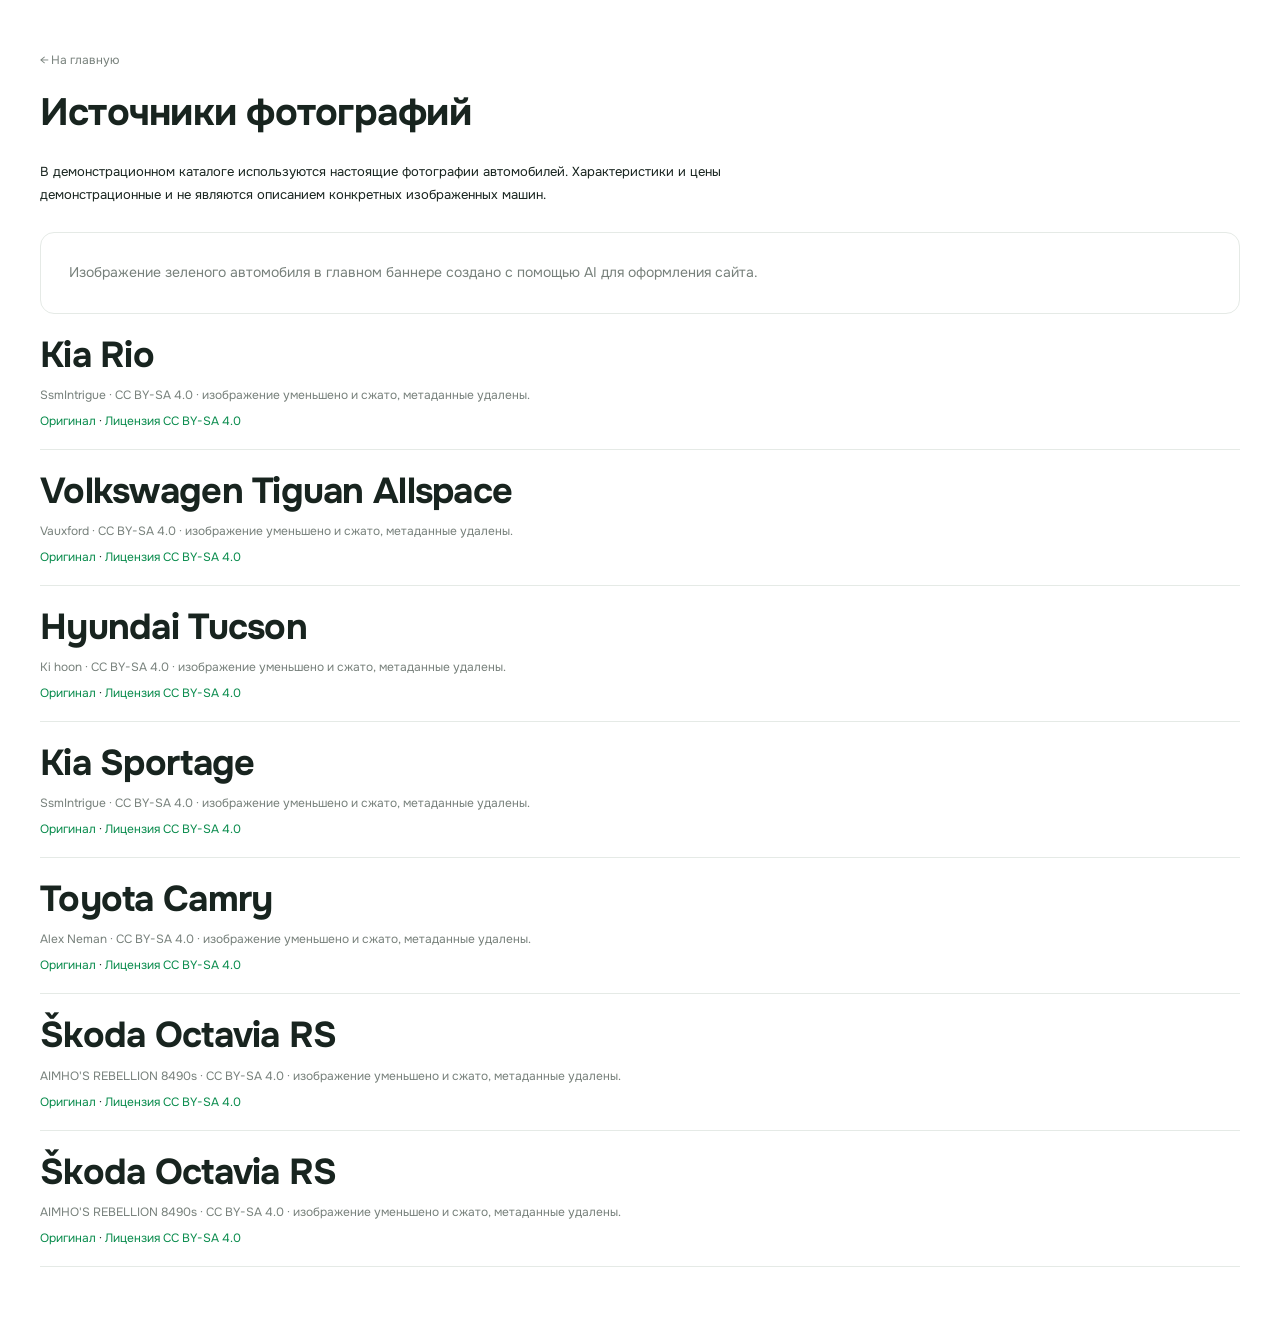
==== commit 3c9f11c2: "Add Cloudflare Worker, D1 backend, staff editor and all vehicle photos" ====
--- a/credits.html
+++ b/credits.html
@@ -1 +1 @@
-<!doctype html><html lang="ru"><head><meta charset="utf-8"><meta name="viewport" content="width=device-width, initial-scale=1"><title>Источники фотографий · DK-AUTO</title><link rel="stylesheet" href="./static_css_site.css"></head><body><main class="container settings-page"><a class="back-link" href="./">← На главную</a><h1>Источники фотографий</h1><p>В демонстрационном каталоге используются настоящие фотографии автомобилей. Характеристики и цены демонстрационные и не являются описанием конкретных изображенных машин.</p><div class="panel"><p>Изображение зеленого автомобиля в главном баннере создано с помощью AI для оформления сайта.</p><article class="credit-row"><a href="https://commons.wikimedia.org/wiki/File:2019_Kia_Sportage_EX%2C_Front_Left%2C_09-13-2020.jpg" target="_blank" rel="noopener noreferrer">https://commons.wikimedia.org/wiki/File:2019_Kia_Sportage_EX%2C_Front_Left%2C_09-13-2020.jpg</a><p>Автор: SsmIntrigue · <a href="https://creativecommons.org/licenses/by-sa/4.0/">CC BY-SA 4.0</a></p><small>Изменения: уменьшение размера, конвертация в JPEG, удаление EXIF. Для Wikimedia производные фотографии доступны на тех же условиях лицензии. Перед публикацией замените демонстрационные пресс-фотографии собственными снимками автомобилей.</small></article><article class="credit-row"><a href="https://commons.wikimedia.org/wiki/File:2019_Toyota_Camry_%28XV70%29_2.5_V_%28front%29%2C_East_Surabaya.jpg" target="_blank" rel="noopener noreferrer">https://commons.wikimedia.org/wiki/File:2019_Toyota_Camry_%28XV70%29_2.5_V_%28front%29%2C_East_Surabaya.jpg</a><p>Автор: Alex Neman · <a href="https://creativecommons.org/licenses/by-sa/4.0/">CC BY-SA 4.0</a></p><small>Изменения: уменьшение размера, конвертация в JPEG, удаление EXIF. Для Wikimedia производные фотографии доступны на тех же условиях лицензии. Перед публикацией замените демонстрационные пресс-фотографии собственными снимками автомобилей.</small></article><article class="credit-row"><a href="https://commons.wikimedia.org/wiki/File:2020_Skoda_Octavia_RS-245_sedan_front_view_in_Brunei.jpg" target="_blank" rel="noopener noreferrer">https://commons.wikimedia.org/wiki/File:2020_Skoda_Octavia_RS-245_sedan_front_view_in_Brunei.jpg</a><p>Автор: AIMHO&#x27;S REBELLION 8490s · <a href="https://creativecommons.org/licenses/by-sa/4.0/">CC BY-SA 4.0</a></p><small>Изменения: уменьшение размера, конвертация в JPEG, удаление EXIF. Для Wikimedia производные фотографии доступны на тех же условиях лицензии. Перед публикацией замените демонстрационные пресс-фотографии собственными снимками автомобилей.</small></article><article class="credit-row"><a href="https://commons.wikimedia.org/wiki/File:2020_Skoda_Octavia_RS-245_sedan_rear_view_in_Brunei.jpg" target="_blank" rel="noopener noreferrer">https://commons.wikimedia.org/wiki/File:2020_Skoda_Octavia_RS-245_sedan_rear_view_in_Brunei.jpg</a><p>Автор: AIMHO&#x27;S REBELLION 8490s · <a href="https://creativecommons.org/licenses/by-sa/4.0/">CC BY-SA 4.0</a></p><small>Изменения: уменьшение размера, конвертация в JPEG, удаление EXIF. Для Wikimedia производные фотографии доступны на тех же условиях лицензии. Перед публикацией замените демонстрационные пресс-фотографии собственными снимками автомобилей.</small></article></div></main></body></html>
+<!doctype html><html lang="ru"><head><meta charset="utf-8"><meta name="viewport" content="width=device-width, initial-scale=1"><title>Источники фотографий · DK-AUTO</title><link rel="stylesheet" href="/static_css_site.css"></head><body><main class="container settings-page"><a class="back-link" href="/">← На главную</a><h1>Источники фотографий</h1><p>В демонстрационном каталоге используются настоящие фотографии автомобилей. Характеристики и цены демонстрационные и не являются описанием конкретных изображенных машин.</p><div class="panel"><p>Изображение зеленого автомобиля в главном баннере создано с помощью AI для оформления сайта.</p></div><article class="credit-row"><h2>Kia Rio</h2><p>SsmIntrigue · CC BY-SA 4.0 · изображение уменьшено и сжато, метаданные удалены.</p><a href="https://commons.wikimedia.org/wiki/File:2019_Kia_Rio_EX%2C_Front_Right%2C_09-06-2020.jpg">Оригинал</a> · <a href="https://creativecommons.org/licenses/by-sa/4.0/">Лицензия CC BY-SA 4.0</a></article><article class="credit-row"><h2>Volkswagen Tiguan Allspace</h2><p>Vauxford · CC BY-SA 4.0 · изображение уменьшено и сжато, метаданные удалены.</p><a href="https://commons.wikimedia.org/wiki/File:2018_Volkswagen_Tiguan_Allspace_SE_NAV_TD_2.0_Front.jpg">Оригинал</a> · <a href="https://creativecommons.org/licenses/by-sa/4.0/">Лицензия CC BY-SA 4.0</a></article><article class="credit-row"><h2>Hyundai Tucson</h2><p>Ki hoon · CC BY-SA 4.0 · изображение уменьшено и сжато, метаданные удалены.</p><a href="https://commons.wikimedia.org/wiki/File:2019_Hyundai_Tucson_Front-Side.jpg">Оригинал</a> · <a href="https://creativecommons.org/licenses/by-sa/4.0/">Лицензия CC BY-SA 4.0</a></article><article class="credit-row"><h2>Kia Sportage</h2><p>SsmIntrigue · CC BY-SA 4.0 · изображение уменьшено и сжато, метаданные удалены.</p><a href="https://commons.wikimedia.org/wiki/File:2019_Kia_Sportage_EX%2C_Front_Left%2C_09-13-2020.jpg">Оригинал</a> · <a href="https://creativecommons.org/licenses/by-sa/4.0/">Лицензия CC BY-SA 4.0</a></article><article class="credit-row"><h2>Toyota Camry</h2><p>Alex Neman · CC BY-SA 4.0 · изображение уменьшено и сжато, метаданные удалены.</p><a href="https://commons.wikimedia.org/wiki/File:2019_Toyota_Camry_%28XV70%29_2.5_V_%28front%29%2C_East_Surabaya.jpg">Оригинал</a> · <a href="https://creativecommons.org/licenses/by-sa/4.0/">Лицензия CC BY-SA 4.0</a></article><article class="credit-row"><h2>Škoda Octavia RS</h2><p>AIMHO&#x27;S REBELLION 8490s · CC BY-SA 4.0 · изображение уменьшено и сжато, метаданные удалены.</p><a href="https://commons.wikimedia.org/wiki/File:2020_Skoda_Octavia_RS-245_sedan_front_view_in_Brunei.jpg">Оригинал</a> · <a href="https://creativecommons.org/licenses/by-sa/4.0/">Лицензия CC BY-SA 4.0</a></article><article class="credit-row"><h2>Škoda Octavia RS</h2><p>AIMHO&#x27;S REBELLION 8490s · CC BY-SA 4.0 · изображение уменьшено и сжато, метаданные удалены.</p><a href="https://commons.wikimedia.org/wiki/File:2020_Skoda_Octavia_RS-245_sedan_rear_view_in_Brunei.jpg">Оригинал</a> · <a href="https://creativecommons.org/licenses/by-sa/4.0/">Лицензия CC BY-SA 4.0</a></article></main></body></html>
--- a/static_css_site.css
+++ b/static_css_site.css
@@ -1,3214 +1,3214 @@
-@import url("https://fonts.googleapis.com/css2?family=Onest:wght@300;400;500;600;700;800&display=swap");
-:root {
-  --green: #088b4c;
-  --green-dark: #076a3c;
-  --ink: #18241f;
-  --muted: #77807b;
-  --line: #e5eae6;
-  --orange: #ed6945;
-  --light: #f5f7f4;
-  --radius: 16px;
-  font-family: Onest, Arial, sans-serif;
-  color: var(--ink);
-  font-synthesis: none;
-}
-* {
-  box-sizing: border-box;
-}
-html {
-  scroll-behavior: smooth;
-  scroll-padding-top: 105px;
-}
-body {
-  margin: 0;
-  background: #fff;
-}
-button,
-input,
-textarea,
-select {
-  font: inherit;
-}
-button,
-a,
-input,
-select,
-textarea {
-  -webkit-tap-highlight-color: transparent;
-}
-button {
-  cursor: pointer;
-}
-a {
-  color: inherit;
-  text-decoration: none;
-}
-button:disabled {
-  opacity: 0.5;
-  cursor: not-allowed;
-}
-button:focus-visible,
-a:focus-visible {
-  outline: 3px solid #83cea6;
-  outline-offset: 4px;
-}
-input:focus,
-textarea:focus,
-select:focus {
-  outline: 2px solid #9dd2b2;
-  outline-offset: 1px;
-  border-color: var(--green);
-}
-img {
-  max-width: 100%;
-  display: block;
-}
-svg {
-  flex-shrink: 0;
-  vertical-align: middle;
-}
-button {
-  border: 0;
-  background: none;
-  color: inherit;
-}
-h1,
-h2,
-h3,
-p {
-  margin: 0;
-}
-h1,
-h2,
-h3 {
-  letter-spacing: -0.02em;
-}
-h1 {
-  font-size: 48px;
-  line-height: 1.13;
-  font-weight: 700;
-}
-h2 {
-  font-size: 36px;
-  line-height: 1.2;
-  font-weight: 700;
-}
-h3 {
-  font-size: 20px;
-  font-weight: 600;
-}
-em {
-  font-style: normal;
-  color: var(--green);
-}
-[hidden] {
-  display: none !important;
-}
-.container {
-  width: min(1200px, calc(100% - 80px));
-  margin: 0 auto;
-}
-.header {
-  position: sticky;
-  top: 0;
-  z-index: 30;
-  background: rgba(255, 255, 255, 0.96);
-  border-bottom: 1px solid var(--line);
-  backdrop-filter: blur(16px);
-}
-.header-inner {
-  height: 88px;
-  display: flex;
-  align-items: center;
-  justify-content: space-between;
-  gap: 40px;
-}
-.logo {
-  position: relative;
-  display: inline-flex;
-  align-items: center;
-  font-size: 31px;
-  font-weight: 800;
-  letter-spacing: -1.4px;
-  white-space: nowrap;
-}
-.logo-dot {
-  color: var(--green);
-}
-.logo-mark {
-  position: absolute;
-  top: 3px;
-  left: -3px;
-  width: 9px;
-  height: 9px;
-  background: linear-gradient(
-    135deg,
-    var(--orange) 0 30%,
-    var(--green) 31% 70%,
-    transparent 71%
-  );
-  transform: translate(-2px, -3px);
-}
-.desktop-nav {
-  display: flex;
-  gap: 34px;
-  margin-left: auto;
-  margin-right: 18px;
-  font-size: 13px;
-  font-weight: 600;
-}
-.desktop-nav a {
-  position: relative;
-}
-.desktop-nav a:hover {
-  color: var(--green);
-}
-.desktop-nav a:after {
-  content: "";
-  position: absolute;
-  bottom: -12px;
-  left: 0;
-  width: 0;
-  height: 2px;
-  background: var(--green);
-  transition: width 0.2s;
-}
-.desktop-nav a:hover:after {
-  width: 100%;
-}
-.header-phone {
-  display: flex;
-  gap: 10px;
-  align-items: center;
-  font-size: 14px;
-  font-weight: 800;
-}
-.header-phone svg {
-  width: 19px;
-  color: var(--green);
-}
-.menu-toggle {
-  display: none;
-}
-.button {
-  display: inline-flex;
-  align-items: center;
-  justify-content: center;
-  gap: 14px;
-  min-height: 52px;
-  padding: 14px 24px;
-  border-radius: 8px;
-  background: var(--green);
-  color: #fff;
-  font-size: 13px;
-  font-weight: 700;
-  border: 1px solid var(--green);
-  transition:
-    background 0.2s,
-    transform 0.2s;
-  white-space: nowrap;
-}
-.button:hover {
-  background: var(--green-dark);
-  border-color: var(--green-dark);
-  transform: translateY(-1px);
-}
-.button svg {
-  width: 20px;
-  height: 20px;
-}
-.button.secondary {
-  background: white;
-  border-color: #d6ddd7;
-  color: var(--ink);
-}
-.button.secondary:hover {
-  background: #eef5ef;
-  border-color: #9db6a5;
-}
-.button.small {
-  min-height: 42px;
-  padding: 10px 15px;
-  font-size: 12px;
-}
-.button.full {
-  width: 100%;
-  margin-top: 12px;
-}
-.eyebrow {
-  display: block;
-  font-size: 12px;
-  letter-spacing: normal;
-  font-weight: 800;
-  color: var(--green);
-  line-height: 1.5;
-}
-.hero {
-  overflow: hidden;
-  background: linear-gradient(105deg, #f7f9f5 0%, #fafbf8 55%, #f0f5ed 100%);
-  position: relative;
-}
-.hero-inner {
-  display: grid;
-  grid-template-columns: 48% 52%;
-  min-height: 580px;
-  position: relative;
-  align-items: center;
-}
-.hero-copy {
-  padding: 58px 0 54px;
-  position: relative;
-  z-index: 2;
-}
-.hero-eyebrow {
-  display: flex;
-  gap: 9px;
-  align-items: center;
-  margin-bottom: 26px;
-}
-.hero-eyebrow i,
-.stock-label i,
-.staff-identity i {
-  width: 6px;
-  height: 6px;
-  border-radius: 50%;
-  background: var(--green);
-  display: inline-block;
-  box-shadow: 0 0 0 4px #e1eee3;
-}
-.hero h1 {
-  font-size: 64px;
-  line-height: 1.08;
-  letter-spacing: -0.02em;
-  margin-bottom: 25px;
-}
-.hero-copy > p {
-  font-size: 14px;
-  line-height: 1.85;
-  color: #6e7871;
-  max-width: 350px;
-}
-.hero-actions {
-  display: flex;
-  align-items: center;
-  gap: 25px;
-  margin-top: 28px;
-}
-.text-link {
-  font-size: 12px;
-  font-weight: 700;
-  display: flex;
-  gap: 8px;
-  align-items: center;
-}
-.text-link svg {
-  width: 18px;
-}
-.hero-note {
-  display: flex;
-  align-items: center;
-  gap: 9px;
-  margin-top: 33px;
-  font-size: 12px;
-  color: #7b857d;
-}
-.hero-note svg {
-  width: 17px;
-  height: 17px;
-  color: var(--green);
-}
-.hero-visual {
-  position: relative;
-  height: 100%;
-  min-width: 0;
-}
-.hero-stripe {
-  position: absolute;
-  width: 190px;
-  height: 760px;
-  background: linear-gradient(180deg, #dae7d5, #c2dac5);
-  transform: rotate(39deg);
-  right: 98px;
-  top: -140px;
-}
-.hero-outline {
-  position: absolute;
-  width: 2px;
-  height: 770px;
-  background: var(--orange);
-  transform: rotate(39deg);
-  right: 297px;
-  top: -138px;
-}
-.hero-word {
-  position: absolute;
-  top: 124px;
-  left: 38px;
-  letter-spacing: -0.06em;
-  font-size: 112px;
-  font-weight: 800;
-  color: rgba(10, 83, 39, 0.055);
-}
-.hero-car {
-  position: absolute;
-  width: 770px;
-  max-width: none;
-  right: -100px;
-  top: 100px;
-  filter: drop-shadow(0 24px 18px rgba(27, 65, 31, 0.12));
-  z-index: 1;
-}
-.hero-caption {
-  position: absolute;
-  right: 8px;
-  bottom: 50px;
-  display: flex;
-  align-items: center;
-  gap: 12px;
-  z-index: 3;
-  background: rgba(255, 255, 255, 0.84);
-  backdrop-filter: blur(16px);
-  padding: 16px 20px;
-  border: 1px solid rgba(255, 255, 255, 0.9);
-  border-radius: 12px;
-  box-shadow: 0 7px 28px #19381907;
-}
-.hero-caption strong {
-  font-size: 12px;
-  display: block;
-}
-.hero-caption small {
-  font-size: 12px;
-  color: var(--muted);
-  display: block;
-  margin-top: 4px;
-}
-.hero-caption-icon {
-  display: flex;
-  align-items: center;
-  justify-content: center;
-  width: 35px;
-  height: 35px;
-  border-radius: 50%;
-  background: #edf6ed;
-  color: var(--green);
-}
-.hero-caption-icon svg {
-  width: 19px;
-}
-.services {
-  display: grid;
-  grid-template-columns: repeat(4, 1fr);
-  padding: 33px 0 38px;
-  border-bottom: 1px solid var(--line);
-  gap: 23px;
-}
-.service {
-  display: flex;
-  gap: 13px;
-  align-items: flex-start;
-}
-.service-icon {
-  width: 39px;
-  height: 39px;
-  display: flex;
-  align-items: center;
-  justify-content: center;
-  background: #f1f6ef;
-  color: var(--green);
-  border-radius: 9px;
-  flex-shrink: 0;
-}
-.service-icon svg {
-  width: 21px;
-}
-.service h3 {
-  font-size: 13px;
-  letter-spacing: -0.02em;
-  line-height: 1.4;
-  margin: 0 0 6px;
-}
-.service p {
-  font-size: 12px;
-  line-height: 1.75;
-  color: var(--muted);
-}
-.service > svg {
-  width: 14px;
-  height: 14px;
-  margin-left: auto;
-  color: #96a299;
-  margin-top: 3px;
-}
-.catalog-section {
-  padding: 68px 0 52px;
-}
-.section-heading {
-  display: flex;
-  align-items: flex-end;
-  justify-content: space-between;
-  gap: 25px;
-  margin-bottom: 29px;
-}
-.section-heading .eyebrow {
-  margin-bottom: 10px;
-}
-.section-heading h2 {
-  display: flex;
-  align-items: center;
-  gap: 16px;
-}
-.count {
-  font-size: 13px;
-  letter-spacing: 0;
-  background: #eef3ee;
-  color: var(--green);
-  width: 31px;
-  height: 31px;
-  display: inline-flex;
-  align-items: center;
-  justify-content: center;
-  border-radius: 50%;
-  font-weight: 600;
-}
-.section-note {
-  font-size: 12px;
-  line-height: 1.7;
-  color: #8c948e;
-}
-.filter-panel {
-  display: grid;
-  grid-template-columns: 1fr 1fr 1fr auto;
-  gap: 22px;
-  background: #f5f7f4;
-  border: 1px solid #edf0eb;
-  border-radius: 12px;
-  padding: 23px 25px;
-  position: relative;
-}
-.filter-panel label > span {
-  font-size: 12px;
-  font-weight: 700;
-  display: block;
-  margin-bottom: 9px;
-  color: #68756c;
-}
-.filter-panel select {
-  width: 100%;
-  height: 43px;
-  border: 1px solid #dfe5de;
-  background: #fff;
-  border-radius: 6px;
-  padding: 0 12px;
-  font-size: 12px;
-  color: #26392c;
-}
-.filter-panel .button {
-  align-self: end;
-  min-height: 43px;
-  padding: 10px 22px;
-  font-size: 12px;
-}
-.filter-reset {
-  position: absolute;
-  right: 1px;
-  bottom: -28px;
-  font-size: 12px;
-  color: var(--muted);
-  text-decoration: underline;
-}
-.catalog-meta {
-  display: flex;
-  justify-content: space-between;
-  align-items: center;
-  margin: 28px 0 18px;
-  color: #929992;
-  font-size: 12px;
-}
-.catalog-meta > span:last-child {
-  display: flex;
-  gap: 8px;
-  align-items: center;
-}
-.catalog-meta svg {
-  width: 12px;
-  transform: rotate(90deg);
-}
-.car-list {
-  display: flex;
-  flex-direction: column;
-  gap: 19px;
-}
-.car-card {
-  display: grid;
-  grid-template-columns: 39% 61%;
-  border: 1px solid #e0e6df;
-  border-radius: 14px;
-  overflow: hidden;
-  background: #fff;
-  transition:
-    box-shadow 0.2s,
-    border 0.2s;
-}
-.car-card:hover {
-  border-color: #c4d2c4;
-  box-shadow: 0 8px 30px #1c3a2110;
-}
-.car-image {
-  min-height: 270px;
-  position: relative;
-  overflow: hidden;
-  background: #f1f3ef;
-}
-.car-image > img {
-  width: 100%;
-  height: 100%;
-  object-fit: cover;
-  transition: transform 0.5s;
-}
-.car-image:hover > img {
-  transform: scale(1.035);
-}
-.photo-count {
-  position: absolute;
-  left: 17px;
-  bottom: 16px;
-  padding: 5px 9px;
-  border-radius: 5px;
-  background: #fff;
-  color: #59675d;
-  font-size: 12px;
-  font-weight: 700;
-  box-shadow: 0 1px 8px #0001;
-}
-.car-info {
-  padding: 24px 28px 21px;
-}
-.car-topline {
-  display: flex;
-  justify-content: space-between;
-  align-items: center;
-  margin-bottom: 8px;
-}
-.car-brand {
-  font-size: 12px;
-  color: #8a958d;
-  font-weight: 700;
-  text-transform: uppercase;
-  letter-spacing: normal;
-}
-.stock-label {
-  display: inline-flex;
-  align-items: center;
-  gap: 8px;
-  color: var(--green);
-  font-size: 12px;
-  font-weight: 600;
-}
-.stock-label i {
-  width: 5px;
-  height: 5px;
-  box-shadow: none;
-}
-.car-title {
-  display: block;
-  font-size: 25px;
-  letter-spacing: -0.02em;
-  line-height: 1.2;
-  font-weight: 700;
-  margin-bottom: 19px;
-}
-.car-title:hover {
-  color: var(--green);
-}
-.car-specs {
-  display: flex;
-  gap: 22px;
-  margin-bottom: 17px;
-  flex-wrap: wrap;
-}
-.car-specs small {
-  display: block;
-  font-size: 12px;
-  line-height: 1.4;
-  color: #969e97;
-  margin-bottom: 5px;
-}
-.car-specs strong {
-  font-size: 12px;
-  font-weight: 600;
-}
-.car-description {
-  font-size: 12px;
-  line-height: 1.8;
-  color: #849087;
-  display: -webkit-box;
-  -webkit-line-clamp: 2;
-  -webkit-box-orient: vertical;
-  overflow: hidden;
-  min-height: 32px;
-}
-.car-card-bottom {
-  display: flex;
-  align-items: center;
-  justify-content: space-between;
-  padding-top: 19px;
-  margin-top: 15px;
-  border-top: 1px solid #edf0eb;
-}
-.car-price {
-  font-size: 25px;
-  font-weight: 700;
-  letter-spacing: -0.025em;
-}
-.detail-link {
-  display: flex;
-  gap: 20px;
-  align-items: center;
-  font-size: 12px;
-  font-weight: 700;
-  color: var(--green);
-}
-.detail-link svg {
-  width: 18px;
-}
-.load-more-wrap {
-  text-align: center;
-  margin-top: 29px;
-}
-.load-more-wrap .button {
-  font-size: 12px;
-  padding: 11px 26px;
-  min-height: 45px;
-}
-.demo-note {
-  font-size: 12px;
-  color: #9aa299;
-  text-align: center;
-  margin-top: 20px;
-}
-.buyout-banner {
-  background: #f2f6ef;
-  border-radius: 16px;
-  padding: 42px 48px;
-  display: grid;
-  grid-template-columns: 1.5fr 1fr;
-  position: relative;
-  overflow: hidden;
-  margin-top: 16px;
-  margin-bottom: 85px;
-}
-.buyout-banner .eyebrow {
-  margin-bottom: 13px;
-}
-.buyout-banner h2 {
-  font-size: 30px;
-}
-.buyout-banner p {
-  font-size: 12px;
-  color: #7d897f;
-  margin: 16px 0 24px;
-}
-.buyout-banner .button {
-  font-size: 12px;
-  min-height: 45px;
-}
-.banner-art {
-  position: relative;
-  display: flex;
-  align-items: center;
-  justify-content: flex-end;
-  padding-right: 30px;
-  gap: 24px;
-}
-.banner-art > svg {
-  width: 90px;
-  height: 90px;
-  color: var(--green);
-  stroke-width: 2;
-}
-.banner-art > span {
-  font-size: 65px;
-  font-weight: 800;
-  line-height: 0.95;
-  letter-spacing: -0.06em;
-  color: #aec9ad;
-}
-.banner-art em {
-  color: var(--green);
-}
-.banner-art:before {
-  content: "";
-  width: 4px;
-  height: 360px;
-  position: absolute;
-  right: -40px;
-  background: var(--orange);
-  transform: rotate(40deg);
-}
-.contact-section {
-  display: grid;
-  grid-template-columns: 1fr 1fr;
-  gap: 90px;
-  padding-bottom: 85px;
-}
-.contact-section .eyebrow {
-  margin-bottom: 13px;
-}
-.contact-section h2 {
-  font-size: 37px;
-}
-.contact-section p {
-  font-size: 12px;
-  line-height: 1.9;
-  color: #7f8980;
-  margin: 19px 0 26px;
-}
-.contact-actions {
-  display: flex;
-  gap: 10px;
-  flex-wrap: wrap;
-}
-.contact-actions .button {
-  padding: 12px 17px;
-  min-height: 46px;
-  font-size: 12px;
-  gap: 9px;
-}
-.contact-card {
-  border: 1px solid #e3e9e0;
-  border-radius: 15px;
-  padding: 30px 32px;
-  display: grid;
-  grid-template-columns: 60px 1fr;
-  gap: 23px 18px;
-  align-self: center;
-}
-.contact-monogram {
-  width: 58px;
-  height: 58px;
-  background: #eaf3e7;
-  color: var(--green);
-  border-radius: 50%;
-  display: flex;
-  align-items: center;
-  justify-content: center;
-  font-weight: 800;
-  font-size: 18px;
-}
-.contact-card small {
-  font-size: 12px;
-  color: #95a08f;
-}
-.contact-card h3 {
-  font-size: 22px;
-  margin: 4px 0 5px;
-}
-.contact-card a {
-  font-size: 13px;
-  font-weight: 800;
-  color: var(--green);
-}
-.contact-info {
-  grid-column: 1/-1;
-  display: flex;
-  align-items: center;
-  gap: 16px;
-  font-size: 12px;
-  line-height: 1.6;
-  color: #7f897e;
-}
-.contact-info svg {
-  width: 19px;
-  color: #809777;
-}
-.contact-info:first-of-type {
-  border-top: 1px solid var(--line);
-  padding-top: 21px;
-}
-.footer {
-  border-top: 1px solid var(--line);
-  background: #fbfcfa;
-}
-.footer-top {
-  display: grid;
-  grid-template-columns: 1.3fr 1fr 1fr;
-  padding-top: 43px;
-  padding-bottom: 40px;
-  gap: 50px;
-}
-.footer .logo {
-  font-size: 27px;
-}
-.footer p {
-  font-size: 12px;
-  line-height: 1.8;
-  color: #99a094;
-  margin-top: 14px;
-}
-.footer-top > div {
-  display: flex;
-  flex-direction: column;
-  align-items: flex-start;
-  gap: 10px;
-}
-.footer-top .eyebrow {
-  font-size: 12px;
-  color: #8d9887;
-  margin-bottom: 5px;
-}
-.footer-top a:not(.logo) {
-  font-size: 12px;
-  font-weight: 600;
-}
-.footer-top .footer-phone {
-  font-size: 18px !important;
-  color: var(--green);
-  letter-spacing: -0.02em;
-}
-.footer-top span:not(.eyebrow, .logo-mark, .logo-dot) {
-  font-size: 12px;
-  color: #8d9887;
-}
-.footer-bottom {
-  border-top: 1px solid var(--line);
-  padding-top: 18px;
-  padding-bottom: 21px;
-  display: flex;
-  justify-content: space-between;
-  gap: 20px;
-  font-size: 12px;
-  color: #a0a69c;
-}
-.footer-bottom a:hover {
-  color: var(--green);
-}
-.loading-screen {
-  min-height: 60vh;
-  display: flex;
-  justify-content: center;
-  align-items: center;
-  gap: 15px;
-  font-size: 13px;
-  color: var(--muted);
-}
-.spinner {
-  width: 22px;
-  height: 22px;
-  border: 2px solid #d8e7d6;
-  border-top-color: var(--green);
-  border-radius: 50%;
-  animation: spin 1s linear infinite;
-}
-@keyframes spin {
-  to {
-    transform: rotate(360deg);
-  }
-}
-.empty-state {
-  padding: 110px 0;
-  text-align: center;
-}
-.empty-state > svg {
-  width: 60px;
-  height: 60px;
-  color: #bed2bf;
-  margin: 0 auto 25px;
-}
-.empty-state h1 {
-  font-size: 32px;
-}
-.empty-state p {
-  margin: 16px 0 30px;
-  color: var(--muted);
-  font-size: 13px;
-}
-.small-empty {
-  padding: 65px 20px;
-  border: 1px dashed var(--line);
-  border-radius: 15px;
-}
-.small-empty h3 {
-  font-size: 22px;
-}
-.photo-placeholder {
-  display: flex;
-  flex-direction: column;
-  align-items: center;
-  justify-content: center;
-  height: 100%;
-  min-height: 220px;
-  color: #adc1ae;
-  gap: 15px;
-  font-size: 13px;
-  background: #f3f6f0;
-}
-.photo-placeholder svg {
-  width: 65px;
-  height: 65px;
-}
-.staff-inner {
-  display: flex;
-  align-items: center;
-  justify-content: space-between;
-  gap: 20px;
-  padding: 12px 0;
-  font-size: 12px;
-}
-.staff-inner > div {
-  display: flex;
-  gap: 20px;
-  align-items: center;
-}
-.staff-inner button {
-  display: flex;
-  align-items: center;
-  gap: 5px;
-  font-size: 12px;
-  font-weight: 700;
-}
-.staff-inner svg {
-  width: 16px;
-  height: 16px;
-}
-.staff-identity {
-  display: flex;
-  gap: 9px;
-  align-items: center;
-}
-.staff-identity small {
-  color: var(--muted);
-  margin-left: 5px;
-}
-#staff-bar:has(.staff-inner) {
-  border-bottom: 1px solid #d9e6d6;
-  background: #eff6ec;
-}
-.status-badge {
-  position: absolute;
-  top: 12px;
-  left: 12px;
-  background: #fff;
-  border-radius: 5px;
-  padding: 5px 9px;
-  font-size: 12px;
-}
-.status-badge.draft {
-  color: #9a7227;
-}
-.status-badge.archive {
-  color: #777;
-}
-.card-staff-actions {
-  display: flex;
-  gap: 20px;
-  margin-top: 15px;
-  font-size: 12px;
-  color: var(--green);
-}
-.card-staff-actions button {
-  padding: 0;
-  font-size: 12px;
-  color: var(--muted);
-}
-.staff-page,
-.settings-page {
-  padding-top: 48px;
-  padding-bottom: 70px;
-  min-height: 65vh;
-}
-.tabs {
-  display: flex;
-  border-bottom: 1px solid var(--line);
-  gap: 25px;
-  margin: 30px 0 25px;
-  overflow: auto;
-}
-.tabs button {
-  font-size: 12px;
-  white-space: nowrap;
-  padding: 10px 4px 15px;
-  position: relative;
-  color: var(--muted);
-}
-.tabs button.active {
-  color: var(--green);
-  font-weight: 700;
-}
-.tabs button.active:after {
-  content: "";
-  position: absolute;
-  bottom: 0;
-  left: 0;
-  right: 0;
-  background: var(--green);
-  height: 2px;
-}
-.back-link {
-  display: inline-flex;
-  align-items: center;
-  gap: 10px;
-  font-size: 12px;
-  color: var(--muted);
-  margin-bottom: 24px;
-}
-.back-link svg {
-  transform: rotate(180deg);
-  width: 16px;
-}
-.detail-page {
-  padding-top: 35px;
-  padding-bottom: 75px;
-}
-.detail-heading {
-  display: flex;
-  align-items: center;
-  justify-content: space-between;
-  gap: 20px;
-  margin-bottom: 30px;
-}
-.detail-heading h1 {
-  margin-top: 8px;
-  font-size: 40px;
-}
-.detail-grid {
-  display: grid;
-  grid-template-columns: minmax(0, 1.5fr) minmax(300px, 1fr);
-  gap: 35px;
-}
-.gallery-main {
-  border-radius: 13px;
-  overflow: hidden;
-  background: #f4f6f2;
-}
-.gallery-main button {
-  width: 100%;
-  padding: 0;
-  position: relative;
-}
-.gallery-main img {
-  width: 100%;
-  aspect-ratio: 4/3;
-  object-fit: cover;
-}
-.gallery-main button > span {
-  position: absolute;
-  bottom: 18px;
-  left: 18px;
-  background: #fff;
-  padding: 10px 13px;
-  border-radius: 5px;
-  font-size: 12px;
-  display: flex;
-  align-items: center;
-  gap: 8px;
-  box-shadow: 0 3px 15px #0002;
-}
-.gallery-main svg {
-  width: 16px;
-}
-.gallery-thumbs {
-  display: flex;
-  gap: 10px;
-  overflow: auto;
-  padding: 13px 0;
-}
-.gallery-thumbs button {
-  width: 90px;
-  height: 66px;
-  padding: 3px;
-  border: 1px solid transparent;
-  border-radius: 7px;
-  flex-shrink: 0;
-}
-.gallery-thumbs button.active {
-  border-color: var(--green);
-}
-.gallery-thumbs img {
-  width: 100%;
-  height: 100%;
-  object-fit: cover;
-  border-radius: 4px;
-}
-.detail-summary {
-  border: 1px solid var(--line);
-  border-radius: 14px;
-  padding: 28px;
-  position: sticky;
-  top: 112px;
-}
-.detail-price {
-  font-size: 38px;
-  font-weight: 600;
-  letter-spacing: -0.04em;
-  display: block;
-  margin: 11px 0 26px;
-}
-.detail-contact {
-  background: #f4f7f0;
-  border-radius: 9px;
-  padding: 19px;
-  margin-bottom: 27px;
-}
-.detail-contact p {
-  font-size: 13px;
-  font-weight: 800;
-  margin-bottom: 6px;
-}
-.detail-contact > span {
-  font-size: 12px;
-  color: var(--muted);
-}
-.detail-contact > div {
-  display: flex;
-  gap: 8px;
-  flex-wrap: wrap;
-  margin-top: 17px;
-}
-.detail-contact .messenger {
-  padding: 10px;
-}
-.detail-contact .messenger span {
-  display: none;
-}
-.detail-summary h3 {
-  font-size: 18px;
-}
-.spec-table {
-  margin: 13px 0 0;
-}
-.spec-table > div {
-  display: flex;
-  justify-content: space-between;
-  gap: 20px;
-  border-bottom: 1px solid #eef1ea;
-  padding: 13px 0;
-  font-size: 12px;
-  line-height: 1.6;
-}
-.spec-table dt {
-  color: var(--muted);
-}
-.spec-table dd {
-  margin: 0;
-  font-weight: 600;
-  text-align: right;
-}
-.private-label {
-  display: block;
-  color: var(--orange);
-  font-size: 12px;
-}
-.detail-block {
-  margin-top: 32px;
-}
-.detail-block h2 {
-  font-size: 24px;
-  margin-bottom: 16px;
-}
-.detail-block p {
-  font-size: 13px;
-  color: #6f7b71;
-  line-height: 1.9;
-}
-.multiline {
-  white-space: pre-line;
-}
-.video-frame {
-  width: 100%;
-  aspect-ratio: 16/9;
-  border: 0;
-  border-radius: 12px;
-  margin: 12px 0;
-}
-.detail-staff {
-  display: flex;
-  flex-direction: column;
-  gap: 12px;
-  margin-top: 24px;
-}
-.detail-staff .button {
-  font-size: 12px;
-  padding: 12px;
-}
-.mobile-contact-bar {
-  display: none;
-}
-.initial-detail {
-  padding: 45px 0;
-}
-.initial-detail p {
-  margin: 25px 0;
-}
-.login-page {
-  display: grid;
-  grid-template-columns: 1.3fr 1fr;
-  gap: 90px;
-  align-items: center;
-  min-height: 650px;
-  padding-top: 50px;
-  padding-bottom: 70px;
-}
-.login-intro h1 {
-  font-size: 43px;
-  margin: 18px 0 25px;
-}
-.login-intro p {
-  color: var(--muted);
-  font-size: 13px;
-  line-height: 1.9;
-  max-width: 360px;
-}
-.panel {
-  border: 1px solid var(--line);
-  border-radius: 14px;
-  padding: 28px;
-  background: #fff;
-}
-.panel h2 {
-  font-size: 23px;
-  margin-bottom: 21px;
-}
-.panel h3 {
-  margin-bottom: 15px;
-}
-.panel > p,
-.muted {
-  color: var(--muted);
-  font-size: 12px;
-  line-height: 1.8;
-}
-.panel label,
-.login-form label {
-  display: block;
-  font-size: 12px;
-  font-weight: 600;
-  margin-bottom: 19px;
-  color: #5c6c60;
-}
-.panel input:not([type="checkbox"], [type="file"], [type="hidden"]),
-.panel select,
-.panel textarea {
-  display: block;
-  width: 100%;
-  padding: 13px 14px;
-  background: #fcfdfb;
-  border: 1px solid #dce4d9;
-  border-radius: 7px;
-  font-size: 13px;
-  color: var(--ink);
-  margin-top: 8px;
-  min-height: 45px;
-}
-.panel textarea {
-  resize: vertical;
-  line-height: 1.7;
-}
-.form-symbol {
-  display: inline-flex;
-  width: 44px;
-  height: 44px;
-  background: #eef5e9;
-  align-items: center;
-  justify-content: center;
-  border-radius: 10px;
-  color: var(--green);
-  margin-bottom: 23px;
-}
-.login-form > p {
-  font-size: 12px;
-  line-height: 1.8;
-  color: var(--muted);
-  margin-bottom: 25px;
-}
-.login-form .button {
-  width: 100%;
-}
-.login-form .back-link {
-  display: flex;
-  justify-content: center;
-  margin: 23px 0 0;
-}
-.form-error {
-  font-size: 12px !important;
-  line-height: 1.8 !important;
-  color: #bb4331 !important;
-  margin-top: 15px !important;
-  white-space: pre-line;
-}
-.form-error:empty {
-  display: none;
-}
-.editor-page {
-  padding-top: 30px;
-  padding-bottom: 75px;
-}
-.editor-heading {
-  display: flex;
-  justify-content: space-between;
-  gap: 20px;
-  align-items: center;
-  margin-bottom: 30px;
-}
-.editor-heading h1 {
-  font-size: 35px;
-  margin-top: 7px;
-}
-.editor-grid {
-  display: grid;
-  grid-template-columns: minmax(0, 2.2fr) minmax(280px, 1fr);
-  gap: 25px;
-}
-.editor-grid > div > .panel {
-  margin-bottom: 22px;
-}
-.editor-sidebar {
-  align-self: start;
-  position: sticky;
-  top: 110px;
-}
-.editor-sidebar h3 {
-  margin-top: 12px;
-}
-.editor-sidebar p {
-  font-size: 12px;
-  line-height: 1.9;
-  color: var(--muted);
-  margin-bottom: 9px;
-}
-.save-state {
-  font-size: 12px;
-  display: flex;
-  align-items: center;
-  gap: 7px;
-  white-space: nowrap;
-}
-.save-state svg {
-  width: 16px;
-}
-.save-state.saved {
-  color: var(--green);
-}
-.save-state.saving,
-.save-state.pending {
-  color: #a18232;
-}
-.save-state.failed {
-  color: #b13d2d;
-  cursor: pointer;
-  text-decoration: underline;
-}
-.required {
-  color: var(--orange);
-  margin-left: 3px;
-}
-.panel-heading {
-  display: flex;
-  justify-content: space-between;
-  align-items: center;
-  gap: 15px;
-  margin-bottom: 20px;
-}
-.panel-heading h2 {
-  margin: 0;
-}
-.panel-heading > span {
-  font-size: 12px;
-  color: var(--muted);
-}
-.upload-area {
-  padding: 30px !important;
-  border: 1px dashed #bfd3b8;
-  border-radius: 9px;
-  text-align: center;
-  background: #f7faf4;
-  cursor: pointer;
-  position: relative;
-  display: flex !important;
-  flex-direction: column;
-  align-items: center;
-  gap: 9px;
-}
-.upload-area svg {
-  color: var(--green);
-}
-.upload-area strong {
-  font-size: 13px;
-}
-.upload-area span {
-  font-size: 12px;
-  color: var(--muted);
-}
-.upload-area input {
-  position: absolute;
-  inset: 0;
-  opacity: 0;
-  cursor: pointer;
-  width: 100%;
-  height: 100%;
-}
-.editor-photos {
-  display: grid;
-  grid-template-columns: repeat(3, 1fr);
-  gap: 13px;
-}
-.editor-photo {
-  border: 1px solid var(--line);
-  border-radius: 8px;
-  overflow: hidden;
-}
-.editor-photo img {
-  width: 100%;
-  aspect-ratio: 4/3;
-  object-fit: cover;
-}
-.photo-main {
-  width: 100%;
-  padding: 8px 4px;
-  font-size: 12px;
-  color: var(--muted);
-}
-.photo-main.active {
-  background: #eaf4e6;
-  color: var(--green);
-  font-weight: 700;
-}
-.photo-controls {
-  display: flex;
-  justify-content: space-between;
-  border-top: 1px solid var(--line);
-}
-.photo-controls button {
-  padding: 9px 6px;
-  font-size: 12px;
-}
-.photo-controls button:last-child {
-  color: #a3594c;
-}
-.characteristic-fields {
-  display: grid;
-  grid-template-columns: 1fr 1fr;
-  gap: 0 25px;
-}
-.characteristic-field {
-  position: relative;
-  border-bottom: 1px solid #f0f2ed;
-  margin-bottom: 18px;
-  padding-bottom: 9px;
-}
-.characteristic-field > label:first-child {
-  margin-bottom: 12px;
-}
-.visibility-toggle {
-  display: flex !important;
-  align-items: center;
-  gap: 7px;
-  font-size: 12px !important;
-  color: var(--muted) !important;
-  margin-bottom: 9px !important;
-  font-weight: 400 !important;
-}
-.visibility-toggle input {
-  accent-color: var(--green);
-  width: 14px;
-  height: 14px;
-}
-.remove-characteristic {
-  position: absolute;
-  right: 0;
-  top: -5px;
-  color: #96a18f;
-  font-size: 20px;
-  padding: 0 3px;
-}
-.add-characteristic {
-  display: flex;
-  gap: 12px;
-  align-items: center;
-}
-.add-characteristic select {
-  margin-top: 0 !important;
-}
-.add-characteristic .button {
-  font-size: 12px;
-  min-height: 45px;
-  padding: 10px 14px;
-}
-.text-button {
-  display: block;
-  text-align: center;
-  padding: 14px 0;
-  width: 100%;
-  font-size: 12px;
-  color: var(--muted);
-}
-.danger {
-  color: #b3493b;
-}
-.editor-tip {
-  display: flex;
-  gap: 10px;
-  padding: 21px 10px;
-}
-.editor-tip svg {
-  width: 20px;
-  color: #86a273;
-}
-.editor-tip p {
-  font-size: 12px;
-  line-height: 1.9;
-}
-.settings-page h1 {
-  font-size: 38px;
-}
-.settings-tab {
-  max-width: 900px;
-}
-.form-grid {
-  display: grid;
-  grid-template-columns: 1fr 1fr;
-  gap: 0 25px;
-}
-.service-edit {
-  display: grid;
-  grid-template-columns: 1fr 1.5fr;
-  gap: 20px;
-}
-.settings-row {
-  display: flex;
-  justify-content: space-between;
-  align-items: center;
-  border-bottom: 1px solid var(--line);
-  padding: 14px 0;
-  gap: 20px;
-}
-.settings-row strong {
-  display: block;
-  font-size: 13px;
-}
-.settings-row small {
-  display: block;
-  font-size: 12px;
-  color: var(--muted);
-  margin-top: 5px;
-}
-.subform {
-  background: #f8faf5;
-  margin-top: 25px;
-  padding: 24px;
-  border-radius: 10px;
-}
-.checkbox-label {
-  display: flex !important;
-  align-items: center;
-  gap: 9px;
-}
-.checkbox-label input {
-  accent-color: var(--green);
-}
-.credit-row {
-  padding: 20px 0;
-  border-bottom: 1px solid var(--line);
-  overflow-wrap: anywhere;
-  font-size: 12px;
-}
-.credit-row a {
-  color: var(--green);
-}
-.credit-row p {
-  margin: 10px 0;
-  color: var(--muted);
-}
-.credit-row small {
-  font-size: 12px;
-  color: var(--muted);
-}
-.settings-page > p {
-  font-size: 13px;
-  line-height: 1.8;
-  max-width: 800px;
-  margin: 25px 0;
-}
-#lightbox {
-  position: fixed;
-  inset: 0;
-  max-width: 100vw;
-  max-height: 100dvh;
-  width: 100vw;
-  height: 100dvh;
-  background: rgba(10, 18, 13, 0.96);
-  border: 0;
-  padding: 65px 80px;
-  color: #fff;
-}
-#lightbox::backdrop {
-  background: #000d;
-}
-#lightbox[open] {
-  display: flex;
-  align-items: center;
-  justify-content: center;
-}
-#lightbox img {
-  max-width: 100%;
-  max-height: calc(100dvh - 130px);
-  object-fit: contain;
-}
-.icon-button {
-  display: flex;
-  align-items: center;
-  justify-content: center;
-  width: 42px;
-  height: 42px;
-}
-.lightbox-close {
-  position: absolute;
-  right: 20px;
-  top: 15px;
-  font-size: 32px;
-}
-.lightbox-prev {
-  position: absolute;
-  left: 15px;
-  font-size: 28px;
-}
-.lightbox-next {
-  position: absolute;
-  right: 15px;
-  font-size: 28px;
-}
-.lightbox-counter {
-  position: absolute;
-  bottom: 23px;
-  left: 0;
-  width: 100%;
-  text-align: center;
-  font-size: 12px;
-}
-#toast {
-  position: fixed;
-  bottom: 25px;
-  left: 50%;
-  transform: translate(-50%, 20px);
-  background: #163d26;
-  color: white;
-  box-shadow: 0 6px 30px #0002;
-  border-radius: 9px;
-  padding: 14px 22px;
-  z-index: 100;
-  font-size: 12px;
-  max-width: 90%;
-  opacity: 0;
-  pointer-events: none;
-  transition: 0.2s;
-}
-#toast.visible {
-  opacity: 1;
-  transform: translate(-50%, 0);
-}
-#toast.error {
-  background: #843d32;
-}
-@media (min-width: 1500px) {
-  .hero-car {
-    width: 820px;
-    right: -140px;
-    top: 75px;
-  }
-}
-@media (max-width: 1100px) {
-  .container {
-    width: calc(100% - 48px);
-  }
-  .header-inner {
-    gap: 20px;
-  }
-  .desktop-nav {
-    gap: 23px;
-    margin-right: 0;
-  }
-  .hero h1 {
-    font-size: 55px;
-  }
-  .hero-inner {
-    min-height: 540px;
-  }
-  .hero-car {
-    width: 680px;
-    right: -115px;
-    top: 105px;
-  }
-  .hero-actions {
-    gap: 16px;
-  }
-  .hero-actions .button {
-    padding: 13px 17px;
-    font-size: 12px;
-  }
-  .hero-caption {
-    right: 0;
-    bottom: 40px;
-  }
-  .hero-stripe {
-    right: 55px;
-  }
-  .hero-outline {
-    right: 254px;
-  }
-  .services {
-    gap: 17px;
-  }
-  .service {
-    gap: 9px;
-  }
-  .service > svg {
-    display: none;
-  }
-  .car-specs {
-    gap: 15px;
-  }
-  .car-info {
-    padding: 22px;
-  }
-  .car-image {
-    min-height: 250px;
-  }
-  .car-title {
-    font-size: 23px;
-  }
-  .filter-panel {
-    gap: 13px;
-    padding: 20px;
-  }
-  .filter-panel .button {
-    padding: 10px 15px;
-  }
-  .contact-section {
-    gap: 40px;
-  }
-  .hero-copy > p {
-    max-width: 310px;
-  }
-  .detail-grid {
-    gap: 23px;
-  }
-  .detail-summary {
-    padding: 23px;
-  }
-  .detail-price {
-    font-size: 32px;
-  }
-}
-@media (max-width: 800px) {
-  .container {
-    width: calc(100% - 36px);
-  }
-  .header-inner {
-    height: 73px;
-    gap: 14px;
-  }
-  .logo {
-    font-size: 27px;
-  }
-  .desktop-nav {
-    display: none;
-  }
-  .header-phone {
-    margin-left: auto;
-    font-size: 12px;
-    gap: 7px;
-  }
-  .header-phone svg {
-    width: 17px;
-  }
-  .menu-toggle {
-    display: flex;
-    width: 30px;
-  }
-  .mobile-nav {
-    border-top: 1px solid var(--line);
-    padding: 15px 20px;
-    display: flex;
-    gap: 25px;
-    font-size: 12px;
-  }
-  .hero-inner {
-    grid-template-columns: 1fr;
-    min-height: 0;
-  }
-  .hero-copy {
-    padding: 43px 0 0;
-  }
-  .hero h1 {
-    font-size: 54px;
-    max-width: 550px;
-  }
-  .hero h1 br:nth-of-type(1) {
-    display: none;
-  }
-  .hero-copy > p {
-    max-width: 440px;
-    font-size: 12px;
-  }
-  .hero-eyebrow {
-    margin-bottom: 20px;
-    font-size: 12px;
-  }
-  .hero-actions {
-    margin-top: 23px;
-  }
-  .hero-note {
-    margin-top: 25px;
-  }
-  .hero-visual {
-    height: 345px;
-    margin-top: 0;
-  }
-  .hero-car {
-    width: 620px;
-    right: -45px;
-    top: -21px;
-  }
-  .hero-stripe {
-    height: 650px;
-    width: 125px;
-    right: 125px;
-    top: -270px;
-  }
-  .hero-outline {
-    height: 620px;
-    right: 280px;
-    top: -260px;
-  }
-  .hero-word {
-    font-size: 90px;
-    top: 70px;
-    left: 30px;
-  }
-  .hero-caption {
-    bottom: 23px;
-    right: 0;
-    padding: 12px 16px;
-  }
-  .services {
-    grid-template-columns: 1fr 1fr;
-    padding: 29px 0;
-    gap: 26px;
-  }
-  .service h3 {
-    font-size: 13px;
-  }
-  .service p {
-    font-size: 12px;
-  }
-  .service-icon {
-    width: 39px;
-  }
-  .catalog-section {
-    padding-top: 47px;
-  }
-  .section-heading h2 {
-    font-size: 28px;
-  }
-  .section-note {
-    display: none;
-  }
-  .filter-panel {
-    grid-template-columns: 1fr 1fr;
-    gap: 15px;
-    padding: 20px;
-  }
-  .filter-panel .button {
-    height: 43px;
-  }
-  .catalog-meta {
-    font-size: 12px;
-  }
-  .car-card {
-    grid-template-columns: 40% 60%;
-  }
-  .car-info {
-    padding: 19px;
-  }
-  .car-title {
-    font-size: 21px;
-  }
-  .car-specs {
-    gap: 15px;
-    margin-bottom: 12px;
-  }
-  .car-specs small {
-    font-size: 12px;
-  }
-  .car-specs strong {
-    font-size: 12px;
-  }
-  .car-specs > div:nth-child(5) {
-    display: none;
-  }
-  .car-price {
-    font-size: 22px;
-  }
-  .car-description {
-    font-size: 12px;
-  }
-  .car-card-bottom {
-    margin-top: 10px;
-    padding-top: 14px;
-  }
-  .detail-link {
-    gap: 10px;
-    font-size: 12px;
-  }
-  .car-image {
-    min-height: 270px;
-  }
-  .buyout-banner {
-    padding: 32px;
-    grid-template-columns: 1.6fr 1fr;
-    margin-bottom: 55px;
-  }
-  .buyout-banner h2 {
-    font-size: 26px;
-  }
-  .banner-art {
-    padding-right: 0;
-    gap: 12px;
-  }
-  .banner-art > svg {
-    width: 55px;
-  }
-  .banner-art > span {
-    font-size: 45px;
-  }
-  .contact-section {
-    gap: 30px;
-    padding-bottom: 50px;
-  }
-  .contact-section h2 {
-    font-size: 30px;
-  }
-  .contact-card {
-    padding: 23px;
-    gap: 17px 13px;
-    grid-template-columns: 45px 1fr;
-  }
-  .contact-monogram {
-    width: 45px;
-    height: 45px;
-    font-size: 14px;
-  }
-  .contact-card h3 {
-    font-size: 20px;
-  }
-  .contact-card a {
-    font-size: 12px;
-  }
-  .contact-actions .messenger span {
-    display: none;
-  }
-  .footer-top {
-    gap: 25px;
-  }
-  .footer-bottom {
-    flex-wrap: wrap;
-    gap: 14px;
-  }
-  .footer-bottom > span:nth-child(2) {
-    display: none;
-  }
-  .staff-inner {
-    flex-wrap: wrap;
-    gap: 13px;
-  }
-  .staff-inner > div {
-    gap: 16px;
-    flex-wrap: wrap;
-  }
-  .detail-grid {
-    grid-template-columns: 1fr;
-  }
-  .detail-summary {
-    position: static;
-  }
-  .detail-grid > aside {
-    grid-row: 1;
-  }
-  .detail-contact > div {
-    flex-wrap: nowrap;
-  }
-  .detail-contact .messenger span {
-    display: inline;
-  }
-  .detail-summary {
-    padding: 22px;
-  }
-  .detail-summary .spec-table {
-    display: grid;
-    grid-template-columns: 1fr 1fr;
-    gap: 0 22px;
-  }
-  .detail-contact {
-    margin-bottom: 19px;
-  }
-  .detail-heading h1 {
-    font-size: 32px;
-  }
-  .detail-price {
-    font-size: 35px;
-  }
-  .detail-summary h3 {
-    font-size: 17px;
-  }
-  .detail-staff {
-    flex-direction: row;
-  }
-  .login-page {
-    grid-template-columns: 1fr 1fr;
-    gap: 35px;
-    min-height: 590px;
-  }
-  .login-intro h1 {
-    font-size: 32px;
-  }
-  .login-form {
-    padding: 23px;
-  }
-  .login-form h2 {
-    font-size: 22px;
-  }
-  .editor-grid {
-    grid-template-columns: 1fr;
-  }
-  .editor-sidebar {
-    position: static;
-  }
-  .editor-heading h1 {
-    font-size: 30px;
-  }
-  .editor-sidebar .panel {
-    display: flex;
-    flex-wrap: wrap;
-    gap: 10px;
-  }
-  .editor-sidebar .panel > * {
-    flex-basis: 100%;
-  }
-  .editor-sidebar .panel > .button {
-    flex-basis: calc(50% - 5px);
-  }
-  .editor-sidebar .panel > .text-button {
-    flex-basis: calc(50% - 5px);
-  }
-  .editor-tip {
-    max-width: 600px;
-  }
-  .staff-page h1 {
-    font-size: 35px;
-  }
-}
-@media (max-width: 520px) {
-  .container {
-    width: calc(100% - 32px);
-  }
-  .header-inner {
-    height: 67px;
-  }
-  .logo {
-    font-size: 25px;
-  }
-  .header-phone {
-    font-size: 12px;
-  }
-  .header-phone svg {
-    display: none;
-  }
-  .hero-copy {
-    padding-top: 32px;
-  }
-  .hero h1 {
-    font-size: 44px;
-    line-height: 1.12;
-    margin-bottom: 18px;
-  }
-  .hero h1 br:nth-of-type(1) {
-    display: block;
-  }
-  .hero-copy > p {
-    font-size: 12px;
-    max-width: 310px;
-    line-height: 1.9;
-  }
-  .hero-actions {
-    gap: 16px;
-  }
-  .hero-actions .button {
-    font-size: 12px;
-    min-height: 45px;
-    padding: 11px 14px;
-    gap: 10px;
-  }
-  .hero-actions .text-link {
-    font-size: 12px;
-    gap: 4px;
-  }
-  .hero-actions .text-link svg {
-    width: 15px;
-  }
-  .hero-note {
-    margin-top: 20px;
-    font-size: 12px;
-  }
-  .hero-visual {
-    height: 270px;
-    margin-top: 8px;
-  }
-  .hero-car {
-    width: 460px;
-    right: -51px;
-    top: -16px;
-  }
-  .hero-word {
-    font-size: 64px;
-    top: 40px;
-    left: 15px;
-  }
-  .hero-stripe {
-    width: 100px;
-    right: 77px;
-    top: -273px;
-  }
-  .hero-outline {
-    right: 218px;
-    top: -285px;
-  }
-  .hero-caption {
-    padding: 10px 13px;
-    bottom: 17px;
-    border-radius: 8px;
-  }
-  .hero-caption strong {
-    font-size: 12px;
-  }
-  .hero-caption small {
-    font-size: 12px;
-  }
-  .hero-caption-icon {
-    width: 29px;
-    height: 29px;
-  }
-  .hero-caption-icon svg {
-    width: 17px;
-  }
-  .services {
-    gap: 23px 14px;
-    padding: 25px 0;
-  }
-  .service {
-    gap: 9px;
-  }
-  .service-icon {
-    width: 32px;
-    height: 32px;
-    border-radius: 7px;
-  }
-  .service-icon svg {
-    width: 18px;
-  }
-  .service h3 {
-    font-size: 12px;
-  }
-  .service p {
-    font-size: 12px;
-    line-height: 1.7;
-  }
-  .catalog-section {
-    padding-top: 36px;
-    padding-bottom: 30px;
-  }
-  .section-heading {
-    margin-bottom: 23px;
-  }
-  .section-heading h2 {
-    font-size: 25px;
-    gap: 10px;
-    letter-spacing: -0.02em;
-  }
-  .section-heading .eyebrow {
-    font-size: 12px;
-    margin-bottom: 8px;
-  }
-  .count {
-    width: 25px;
-    height: 25px;
-    font-size: 12px;
-  }
-  .filter-panel {
-    padding: 16px;
-    gap: 13px 12px;
-  }
-  .filter-panel label > span {
-    font-size: 12px;
-    margin-bottom: 7px;
-  }
-  .filter-panel select {
-    height: 40px;
-    font-size: 12px;
-    padding: 0 8px;
-  }
-  .filter-panel .button {
-    font-size: 12px;
-    min-height: 40px;
-    height: 40px;
-    padding: 10px 9px;
-    gap: 6px;
-  }
-  .filter-panel .button svg {
-    width: 15px;
-  }
-  .filter-reset {
-    bottom: -24px;
-    font-size: 12px;
-  }
-  .catalog-meta {
-    margin-top: 30px;
-    gap: 10px;
-    font-size: 12px;
-  }
-  .catalog-meta svg {
-    display: none;
-  }
-  .car-card {
-    grid-template-columns: 1fr;
-    border-radius: 12px;
-  }
-  .car-image {
-    height: 220px;
-    min-height: 0;
-  }
-  .car-image > img {
-    object-fit: cover;
-  }
-  .car-info {
-    padding: 20px;
-  }
-  .car-title {
-    font-size: 25px;
-    margin-bottom: 17px;
-  }
-  .car-specs {
-    gap: 20px;
-    flex-wrap: wrap;
-  }
-  .car-specs > div:nth-child(5) {
-    display: block;
-  }
-  .car-specs small {
-    font-size: 12px;
-  }
-  .car-specs strong {
-    font-size: 12px;
-  }
-  .car-description {
-    font-size: 12px;
-    line-height: 1.8;
-    margin-top: 15px;
-    min-height: 0;
-  }
-  .car-card-bottom {
-    padding-top: 16px;
-    margin-top: 15px;
-  }
-  .car-price {
-    font-size: 25px;
-  }
-  .detail-link {
-    font-size: 12px;
-  }
-  .car-list {
-    gap: 18px;
-  }
-  .demo-note {
-    font-size: 12px;
-    line-height: 1.7;
-  }
-  .buyout-banner {
-    padding: 27px 23px;
-    grid-template-columns: 1fr;
-    margin-top: 10px;
-    margin-bottom: 44px;
-  }
-  .buyout-banner .eyebrow {
-    font-size: 12px;
-  }
-  .buyout-banner h2 {
-    font-size: 26px;
-  }
-  .buyout-banner p {
-    font-size: 12px;
-    line-height: 1.9;
-    max-width: 270px;
-  }
-  .buyout-banner .button {
-    font-size: 12px;
-    padding: 11px 13px;
-  }
-  .banner-art {
-    position: absolute;
-    right: -25px;
-    bottom: -15px;
-    opacity: 0.15;
-    pointer-events: none;
-  }
-  .banner-art > span {
-    font-size: 95px;
-  }
-  .banner-art > svg {
-    display: none;
-  }
-  .contact-section {
-    grid-template-columns: 1fr;
-    gap: 27px;
-    padding-bottom: 42px;
-  }
-  .contact-section h2 {
-    font-size: 32px;
-  }
-  .contact-section .eyebrow {
-    font-size: 12px;
-  }
-  .contact-section p {
-    font-size: 12px;
-    margin: 16px 0 23px;
-  }
-  .contact-actions .button {
-    font-size: 12px;
-    padding: 12px 15px;
-  }
-  .contact-actions .messenger span {
-    display: block;
-  }
-  .contact-card {
-    padding: 25px;
-    grid-template-columns: 52px 1fr;
-    gap: 21px 17px;
-  }
-  .contact-monogram {
-    width: 52px;
-    height: 52px;
-    font-size: 17px;
-  }
-  .contact-card small {
-    font-size: 12px;
-  }
-  .contact-card h3 {
-    font-size: 22px;
-  }
-  .contact-card a {
-    font-size: 13px;
-  }
-  .contact-info {
-    font-size: 12px;
-  }
-  .footer-top {
-    grid-template-columns: 1fr 1fr;
-    padding: 30px 0;
-    gap: 25px;
-  }
-  .footer-top > div:first-child {
-    grid-column: 1/-1;
-  }
-  .footer-top > div:first-child p {
-    margin-top: 0;
-  }
-  .footer .logo {
-    font-size: 26px;
-  }
-  .footer-top .footer-phone {
-    font-size: 14px !important;
-  }
-  .footer-top a:not(.logo) {
-    font-size: 12px;
-  }
-  .footer-top span:not(.eyebrow, .logo-mark, .logo-dot) {
-    font-size: 12px;
-  }
-  .footer-bottom {
-    font-size: 12px;
-    padding-bottom: 23px;
-    gap: 13px;
-  }
-  .footer-bottom > span:first-child {
-    margin-right: auto;
-  }
-  .staff-inner {
-    font-size: 12px;
-    padding: 12px 0;
-    gap: 15px;
-  }
-  .staff-identity small {
-    font-size: 12px;
-  }
-  .staff-inner > div {
-    gap: 15px;
-  }
-  .staff-inner button,
-  .staff-inner a {
-    font-size: 12px;
-  }
-  .staff-page,
-  .settings-page {
-    padding-top: 30px;
-  }
-  .staff-page .section-heading {
-    align-items: flex-start;
-    flex-direction: column;
-  }
-  .staff-page h1 {
-    font-size: 31px;
-  }
-  .staff-page .button {
-    font-size: 12px;
-    min-height: 43px;
-    padding: 10px 15px;
-  }
-  .detail-page {
-    padding-top: 24px;
-    padding-bottom: 35px;
-  }
-  .detail-heading {
-    align-items: flex-start;
-    gap: 10px;
-  }
-  .detail-heading h1 {
-    font-size: 28px;
-  }
-  .detail-heading .stock-label {
-    margin-top: 6px;
-    white-space: nowrap;
-    font-size: 12px;
-  }
-  .detail-summary .spec-table {
-    display: block;
-  }
-  .detail-summary {
-    padding: 22px;
-  }
-  .detail-price {
-    font-size: 34px;
-    margin-bottom: 20px;
-  }
-  .detail-contact .messenger span {
-    display: none;
-  }
-  .detail-grid {
-    gap: 24px;
-  }
-  .gallery-main img {
-    aspect-ratio: 4/3;
-  }
-  .detail-block h2 {
-    font-size: 23px;
-  }
-  .detail-block p {
-    font-size: 12px;
-  }
-  .mobile-contact-bar {
-    position: sticky;
-    bottom: 0;
-    background: #fffc;
-    border-top: 1px solid var(--line);
-    padding: 12px 16px;
-    display: flex;
-    justify-content: center;
-    gap: 10px;
-    z-index: 20;
-    backdrop-filter: blur(15px);
-  }
-  .mobile-contact-bar .messenger span {
-    display: none;
-  }
-  .mobile-contact-bar .button {
-    font-size: 12px;
-    min-height: 42px;
-  }
-  .mobile-contact-bar .messenger {
-    padding: 10px 16px;
-  }
-  .detail-staff {
-    flex-direction: column;
-  }
-  .login-page {
-    grid-template-columns: 1fr;
-    gap: 25px;
-    padding-top: 32px;
-    padding-bottom: 40px;
-  }
-  .login-intro h1 {
-    font-size: 31px;
-    margin: 14px 0;
-  }
-  .login-intro p {
-    font-size: 12px;
-    max-width: 300px;
-  }
-  .login-form {
-    padding: 25px;
-  }
-  .login-form .form-symbol {
-    display: none;
-  }
-  .editor-heading {
-    align-items: flex-start;
-    flex-direction: column;
-    gap: 15px;
-  }
-  .editor-heading h1 {
-    font-size: 29px;
-  }
-  .editor-page {
-    padding-top: 24px;
-  }
-  .panel {
-    padding: 21px;
-  }
-  .panel h2 {
-    font-size: 21px;
-  }
-  .panel-heading {
-    flex-wrap: wrap;
-    gap: 9px;
-  }
-  .characteristic-fields {
-    grid-template-columns: 1fr;
-  }
-  .editor-photos {
-    grid-template-columns: 1fr 1fr;
-  }
-  .upload-area {
-    padding: 22px !important;
-  }
-  .add-characteristic {
-    align-items: stretch;
-    gap: 9px;
-  }
-  .add-characteristic .button {
-    padding: 10px;
-  }
-  .add-characteristic .button svg {
-    display: none;
-  }
-  .editor-sidebar .panel > .button {
-    flex-basis: 100%;
-  }
-  .editor-sidebar .panel > .text-button {
-    flex-basis: 100%;
-  }
-  .editor-sidebar .panel {
-    gap: 0;
-  }
-  .settings-page h1 {
-    font-size: 30px;
-  }
-  .tabs {
-    gap: 22px;
-    margin-top: 22px;
-  }
-  .tabs button {
-    font-size: 12px;
-  }
-  .form-grid,
-  .service-edit {
-    grid-template-columns: 1fr;
-  }
-  .service-edit {
-    gap: 0;
-    padding-bottom: 10px;
-    border-bottom: 1px solid var(--line);
-    margin-bottom: 15px;
-  }
-  .settings-row .button {
-    font-size: 12px;
-    padding: 9px 10px;
-  }
-  .subform {
-    padding: 17px;
-  }
-  .settings-row strong {
-    font-size: 12px;
-  }
-  .settings-row small {
-    font-size: 12px;
-  }
-  .settings-page > p {
-    font-size: 12px;
-  }
-  .empty-state {
-    padding: 70px 0;
-  }
-  .empty-state h1 {
-    font-size: 27px;
-  }
-  .empty-state p {
-    font-size: 12px;
-  }
-  .empty-state .button {
-    font-size: 12px;
-    padding: 13px 18px;
-  }
-  #lightbox {
-    padding: 60px 36px;
-  }
-  #lightbox img {
-    max-height: calc(100dvh - 120px);
-  }
-  .lightbox-next {
-    right: 0;
-    width: 33px;
-  }
-  .lightbox-prev {
-    left: 0;
-    width: 33px;
-  }
-  #toast {
-    bottom: 18px;
-    font-size: 12px;
-    width: max-content;
-    max-width: calc(100% - 32px);
-  }
-}
-@media (min-width: 801px) {
-  .icon-button.menu-toggle {
-    display: none;
-  }
-  .hero-car {
-    width: 700px;
-    right: -30px;
-    top: 130px;
-  }
-}
-@media (min-width: 801px) and (max-width: 1100px) {
-  .hero-car {
-    width: 600px;
-    right: -30px;
-    top: 155px;
-  }
-}
-@media (max-width: 520px) {
-  .hero-car {
-    width: calc(100% + 12px);
-    right: -6px;
-    top: 12px;
-  }
-  .hero-visual {
-    overflow: hidden;
-  }
-  .hero-caption {
-    bottom: 13px;
-  }
-}
-@media (max-width: 800px) {
-  .detail-grid > div {
-    display: contents;
-  }
-  .detail-grid > div > .gallery-main {
-    order: 1;
-  }
-  .detail-grid > div > .gallery-thumbs {
-    order: 2;
-  }
-  .detail-grid > aside {
-    grid-row: auto;
-    order: 3;
-  }
-  .detail-grid > div > .detail-block {
-    order: 4;
-  }
-}
-@media (max-width: 520px) {
-  .mobile-contact-bar {
-    position: fixed;
-    left: 0;
-    width: 100%;
-  }
-  body:has(.mobile-contact-bar) {
-    padding-bottom: 70px;
-  }
-}
-@media (prefers-reduced-motion: reduce) {
-  * {
-    scroll-behavior: auto !important;
-    animation: none !important;
-    transition: none !important;
-  }
-}
-@media (min-width: 801px) and (max-width: 1000px) {
-  .hero h1 {
-    font-size: 48px;
-  }
-  .hero-copy > p {
-    max-width: 255px;
-    font-size: 12px;
-  }
-  .hero-actions {
-    flex-direction: column;
-    align-items: flex-start;
-    gap: 14px;
-  }
-  .hero-note {
-    margin-top: 24px;
-  }
-  .hero-car {
-    width: 520px;
-    right: -20px;
-    top: 160px;
-  }
-  .hero-caption {
-    right: 0;
-    bottom: 35px;
-    padding: 12px 15px;
-  }
-}
-
-/* Readable copy at every viewport, including compact mobile cards. */
-.hero-copy > p,
-.service p,
-.car-description,
-.buyout-banner p,
-.contact-section p,
-.detail-block p,
-.detail-contact > span,
-.login-intro p,
-.panel > p,
-.muted,
-.editor-sidebar p,
-.editor-tip p,
-.footer-top p {
-  font-size: 14px;
-  line-height: 1.7;
-}
-.car-specs strong {
-  font-size: 14px;
-}
-.car-description {
-  min-height: 48px;
-}
-.car-brand {
-  text-transform: none;
-  letter-spacing: normal;
-}
-.lucide-icon {
-  stroke-width: 2;
-}
-.icon-button .lucide-icon {
-  width: 20px;
-  height: 20px;
-}
-.photo-controls .lucide-icon,
-.photo-main .lucide-icon,
-.remove-characteristic .lucide-icon {
-  width: 16px;
-  height: 16px;
-}
-.footer-top a [data-icon] {
-  display: inline-flex;
-  margin-left: 5px;
-}
-.footer-top a .lucide-icon {
-  width: 16px;
-  height: 16px;
-}
-
-/* Complete generated hero scene with live, accessible text and controls. */
-.hero--scene {
-  background: #fff;
-  isolation: isolate;
-}
-.hero-media-frame {
-  position: absolute;
-  inset: 0;
-  z-index: -1;
-}
-.hero-media {
-  position: absolute;
-  right: 0;
-  top: 0;
-  width: 56%;
-  height: 100%;
-  overflow: hidden;
-}
-.hero-scene {
-  position: absolute;
-  left: -55%;
-  top: 50%;
-  width: 155%;
-  max-width: none;
-  height: auto;
-  transform: translateY(-60%);
-}
-.hero--scene .hero-inner {
-  display: flex;
-  min-height: 540px;
-  align-items: center;
-}
-.hero--scene .hero-copy {
-  width: 46%;
-  padding: 62px 0 80px;
-}
-.hero--scene h1 {
-  font-size: clamp(34px, 3.4vw, 48px);
-  line-height: 1.15;
-  margin-bottom: 18px;
-}
-.hero--scene h1 br {
-  display: block;
-}
-.hero--scene .hero-subtitle {
-  color: var(--green);
-  font-size: 22px;
-  font-weight: 600;
-  line-height: 1.4;
-  max-width: none;
-  margin-bottom: 22px;
-}
-.hero--scene .hero-copy > p:not(.hero-subtitle) {
-  max-width: 360px;
-  font-size: 14px;
-  line-height: 1.7;
-}
-.hero--scene .hero-actions {
-  flex-direction: row;
-  flex-wrap: nowrap;
-  align-items: center;
-  gap: 14px;
-  margin-top: 28px;
-}
-.hero--scene .hero-actions .button {
-  min-height: 46px;
-  padding: 12px 20px;
-  font-size: 12px;
-  font-weight: 600;
-  border-radius: 6px;
-}
-@media (min-width: 701px) and (max-width: 1000px) {
-  .hero--scene .hero-inner {
-    min-height: 500px;
-  }
-  .hero--scene .hero-actions {
-    gap: 10px;
-  }
-  .hero--scene .hero-actions .button {
-    padding: 12px 14px;
-  }
-  .hero--scene .hero-copy > p:not(.hero-subtitle) {
-    max-width: 300px;
-  }
-}
-@media (max-width: 700px) {
-  .hero--scene .hero-inner {
-    display: block;
-    min-height: 660px;
-    padding-bottom: 285px;
-  }
-  .hero--scene .hero-copy {
-    width: 100%;
-    padding: 32px 0 0;
-  }
-  .hero--scene h1 {
-    font-size: 36px;
-    max-width: 440px;
-    margin-bottom: 14px;
-  }
-  .hero--scene .hero-subtitle {
-    font-size: 19px;
-    margin-bottom: 18px;
-  }
-  .hero--scene .hero-actions {
-    gap: 10px;
-    margin-top: 22px;
-  }
-  .hero--scene .hero-actions .button {
-    padding: 11px 14px;
-    flex: 1;
-  }
-  .hero-media-frame {
-    top: auto;
-    bottom: 0;
-    height: 300px;
-    width: 100%;
-  }
-  .hero-media {
-    width: 100%;
-  }
-  .hero-scene {
-    width: 135%;
-    left: -30%;
-  }
-}
-@media (max-width: 360px) {
-  .hero--scene h1 {
-    font-size: 32px;
-  }
-  .hero--scene .hero-actions .button {
-    padding-inline: 9px;
-  }
-}
-
-/* Catalog labels and values keep the same readable size on every screen. */
-.filter-panel label > span,
-.filter-panel select,
-.filter-panel option,
-.car-specs small,
-.car-specs strong,
-.spec-table > div {
-  font-size: 14px;
-}
-
-/* Native arrows ignore padding; a shared Lucide arrow keeps field insets equal. */
-select,
-.filter-panel select,
-.panel select {
-  --field-inset: 14px;
-  appearance: none;
-  -webkit-appearance: none;
-  padding-left: var(--field-inset);
-  padding-right: calc(var(--field-inset) + 16px + 12px);
-  background-image: url("./static_icons_chevron-down.svg");
-  background-repeat: no-repeat;
-  background-position: right var(--field-inset) center;
-  background-size: 16px 16px;
-}
-select[multiple] {
-  background-image: none;
-  padding-right: var(--field-inset);
-}
-
-/* Compact listing: title, price, specification line, description, details. */
-.car-card {
-  grid-template-columns: minmax(220px, 30%) minmax(0, 1fr);
-}
-.car-info {
-  padding: 22px 24px;
-  min-width: 0;
-}
-.car-description,
-.detail-link {
-  font-size: 14px;
-}
-.car-price,
-.detail-link {
-  font-weight: 600;
-}
-.car-title {
-  font-size: 20px;
-  font-weight: 500;
-  line-height: 1.5;
-  letter-spacing: -0.02em;
-  margin-bottom: 5px;
-}
-.car-price {
-  font-size: 20px;
-  display: block;
-  line-height: 1.5;
-  margin-bottom: 10px;
-}
-.car-specs {
-  display: flex;
-  flex-wrap: wrap;
-  gap: 12px 20px;
-  margin-bottom: 16px;
-  line-height: 1.6;
-  font-size: 14px;
-}
-.car-specs > div:nth-child(5) {
-  display: block;
-}
-.car-specs small,
-.car-specs strong {
-  font-size: 14px;
-  font-weight: 400;
-}
-.car-description {
-  font-weight: 400;
-  line-height: 1.6;
-  color: #68756c;
-  margin: 0;
-  min-height: 0;
-  -webkit-line-clamp: 3;
-}
-.car-card-bottom {
-  border-top: 0;
-  padding-top: 0;
-  margin-top: 12px;
-  justify-content: flex-start;
-}
-.detail-link {
-  gap: 8px;
-  font-weight: 500;
-}
-@media (max-width: 520px) {
-  .car-card {
-    grid-template-columns: 1fr;
-  }
-  .car-info {
-    padding: 18px;
-  }
-}
-@media (forced-colors: active) {
-  select,
-  .filter-panel select,
-  .panel select {
-    appearance: auto;
-    background-image: none;
-  }
-}
-
-.budget-filter {
-  margin: 0;
-  padding: 0;
-  border: 0;
-  min-width: 0;
-}
-.budget-filter legend {
-  font-size: 14px;
-  line-height: 20px;
-  font-weight: 700;
-  color: #68756c;
-  margin-bottom: 9px;
-  padding: 0;
-}
-.budget-fields {
-  display: flex;
-  gap: 8px;
-}
-.budget-fields label {
-  display: flex;
-  align-items: center;
-  gap: 6px;
-  min-width: 0;
-  width: 50%;
-  height: 43px;
-  padding: 0 10px;
-  border: 1px solid #dfe5de;
-  border-radius: 6px;
-  background: white;
-}
-.budget-fields label > span {
-  font-size: 14px;
-  font-weight: 400;
-  margin: 0;
-  color: var(--muted);
-}
-.budget-fields input {
-  width: 100%;
-  min-width: 0;
-  padding: 0;
-  border: 0;
-  background: transparent;
-  font-size: 14px;
-  appearance: textfield;
-}
-.budget-fields input::-webkit-inner-spin-button,
-.budget-fields input::-webkit-outer-spin-button {
-  appearance: none;
-  margin: 0;
-}
-.budget-slider {
-  position: relative;
-  height: 28px;
-  margin: 6px 10px 0;
-  --budget-from: 0%;
-  --budget-to: 100%;
-}
-.budget-track {
-  position: absolute;
-  inset: 12px 0 auto;
-  height: 4px;
-  border-radius: 4px;
-  background: linear-gradient(
-    to right,
-    #dce4dd var(--budget-from),
-    var(--green) var(--budget-from),
-    var(--green) var(--budget-to),
-    #dce4dd var(--budget-to)
-  );
-}
-.budget-slider input {
-  position: absolute;
-  inset: 0;
-  width: 100%;
-  height: 28px;
-  margin: 0;
-  background: transparent;
-  appearance: none;
-  pointer-events: none;
-}
-.budget-slider input::-webkit-slider-runnable-track {
-  height: 4px;
-  background: transparent;
-}
-.budget-slider input::-webkit-slider-thumb {
-  appearance: none;
-  pointer-events: auto;
-  height: 18px;
-  width: 18px;
-  margin-top: -7px;
-  border: 2px solid var(--green);
-  border-radius: 50%;
-  background: white;
-  cursor: grab;
-}
-.budget-slider input::-moz-range-track {
-  height: 4px;
-  background: transparent;
-}
-.budget-slider input::-moz-range-thumb {
-  pointer-events: auto;
-  height: 14px;
-  width: 14px;
-  border: 2px solid var(--green);
-  border-radius: 50%;
-  background: white;
-  cursor: grab;
-}
-.budget-slider input:focus-visible {
-  outline: 0;
-}
-.budget-slider input:focus-visible::-webkit-slider-thumb {
-  box-shadow: 0 0 0 4px #9dd2b2;
-}
-.budget-slider input:focus-visible::-moz-range-thumb {
-  box-shadow: 0 0 0 4px #9dd2b2;
-}
-.filter-panel {
-  align-items: start;
-  grid-template-columns: 1fr 1fr minmax(280px, 1.35fr) auto;
-}
-.filter-panel > .button {
-  align-self: start;
-  margin-top: 29px;
-  height: 43px;
-  min-height: 43px;
-}
-.filter-panel > label > span {
-  line-height: 20px;
-  margin-bottom: 9px;
-}
-.filter-panel select {
-  height: 43px;
-}
-@media (max-width: 1000px) {
-  .filter-panel {
-    grid-template-columns: 1fr 1fr;
-  }
-}
-@media (max-width: 520px) {
-  .budget-filter {
-    grid-column: 1 / -1;
-  }
-  .filter-panel > .button {
-    grid-column: 1 / -1;
-    margin-top: 0;
-    width: 100%;
-  }
-}
+@import url("https://fonts.googleapis.com/css2?family=Onest:wght@300;400;500;600;700;800&display=swap");
+:root {
+  --green: #088b4c;
+  --green-dark: #076a3c;
+  --ink: #18241f;
+  --muted: #77807b;
+  --line: #e5eae6;
+  --orange: #ed6945;
+  --light: #f5f7f4;
+  --radius: 16px;
+  font-family: Onest, Arial, sans-serif;
+  color: var(--ink);
+  font-synthesis: none;
+}
+* {
+  box-sizing: border-box;
+}
+html {
+  scroll-behavior: smooth;
+  scroll-padding-top: 105px;
+}
+body {
+  margin: 0;
+  background: #fff;
+}
+button,
+input,
+textarea,
+select {
+  font: inherit;
+}
+button,
+a,
+input,
+select,
+textarea {
+  -webkit-tap-highlight-color: transparent;
+}
+button {
+  cursor: pointer;
+}
+a {
+  color: inherit;
+  text-decoration: none;
+}
+button:disabled {
+  opacity: 0.5;
+  cursor: not-allowed;
+}
+button:focus-visible,
+a:focus-visible {
+  outline: 3px solid #83cea6;
+  outline-offset: 4px;
+}
+input:focus,
+textarea:focus,
+select:focus {
+  outline: 2px solid #9dd2b2;
+  outline-offset: 1px;
+  border-color: var(--green);
+}
+img {
+  max-width: 100%;
+  display: block;
+}
+svg {
+  flex-shrink: 0;
+  vertical-align: middle;
+}
+button {
+  border: 0;
+  background: none;
+  color: inherit;
+}
+h1,
+h2,
+h3,
+p {
+  margin: 0;
+}
+h1,
+h2,
+h3 {
+  letter-spacing: -0.02em;
+}
+h1 {
+  font-size: 48px;
+  line-height: 1.13;
+  font-weight: 700;
+}
+h2 {
+  font-size: 36px;
+  line-height: 1.2;
+  font-weight: 700;
+}
+h3 {
+  font-size: 20px;
+  font-weight: 600;
+}
+em {
+  font-style: normal;
+  color: var(--green);
+}
+[hidden] {
+  display: none !important;
+}
+.container {
+  width: min(1200px, calc(100% - 80px));
+  margin: 0 auto;
+}
+.header {
+  position: sticky;
+  top: 0;
+  z-index: 30;
+  background: rgba(255, 255, 255, 0.96);
+  border-bottom: 1px solid var(--line);
+  backdrop-filter: blur(16px);
+}
+.header-inner {
+  height: 88px;
+  display: flex;
+  align-items: center;
+  justify-content: space-between;
+  gap: 40px;
+}
+.logo {
+  position: relative;
+  display: inline-flex;
+  align-items: center;
+  font-size: 31px;
+  font-weight: 800;
+  letter-spacing: -1.4px;
+  white-space: nowrap;
+}
+.logo-dot {
+  color: var(--green);
+}
+.logo-mark {
+  position: absolute;
+  top: 3px;
+  left: -3px;
+  width: 9px;
+  height: 9px;
+  background: linear-gradient(
+    135deg,
+    var(--orange) 0 30%,
+    var(--green) 31% 70%,
+    transparent 71%
+  );
+  transform: translate(-2px, -3px);
+}
+.desktop-nav {
+  display: flex;
+  gap: 34px;
+  margin-left: auto;
+  margin-right: 18px;
+  font-size: 13px;
+  font-weight: 600;
+}
+.desktop-nav a {
+  position: relative;
+}
+.desktop-nav a:hover {
+  color: var(--green);
+}
+.desktop-nav a:after {
+  content: "";
+  position: absolute;
+  bottom: -12px;
+  left: 0;
+  width: 0;
+  height: 2px;
+  background: var(--green);
+  transition: width 0.2s;
+}
+.desktop-nav a:hover:after {
+  width: 100%;
+}
+.header-phone {
+  display: flex;
+  gap: 10px;
+  align-items: center;
+  font-size: 14px;
+  font-weight: 800;
+}
+.header-phone svg {
+  width: 19px;
+  color: var(--green);
+}
+.menu-toggle {
+  display: none;
+}
+.button {
+  display: inline-flex;
+  align-items: center;
+  justify-content: center;
+  gap: 14px;
+  min-height: 52px;
+  padding: 14px 24px;
+  border-radius: 8px;
+  background: var(--green);
+  color: #fff;
+  font-size: 13px;
+  font-weight: 700;
+  border: 1px solid var(--green);
+  transition:
+    background 0.2s,
+    transform 0.2s;
+  white-space: nowrap;
+}
+.button:hover {
+  background: var(--green-dark);
+  border-color: var(--green-dark);
+  transform: translateY(-1px);
+}
+.button svg {
+  width: 20px;
+  height: 20px;
+}
+.button.secondary {
+  background: white;
+  border-color: #d6ddd7;
+  color: var(--ink);
+}
+.button.secondary:hover {
+  background: #eef5ef;
+  border-color: #9db6a5;
+}
+.button.small {
+  min-height: 42px;
+  padding: 10px 15px;
+  font-size: 12px;
+}
+.button.full {
+  width: 100%;
+  margin-top: 12px;
+}
+.eyebrow {
+  display: block;
+  font-size: 12px;
+  letter-spacing: normal;
+  font-weight: 800;
+  color: var(--green);
+  line-height: 1.5;
+}
+.hero {
+  overflow: hidden;
+  background: linear-gradient(105deg, #f7f9f5 0%, #fafbf8 55%, #f0f5ed 100%);
+  position: relative;
+}
+.hero-inner {
+  display: grid;
+  grid-template-columns: 48% 52%;
+  min-height: 580px;
+  position: relative;
+  align-items: center;
+}
+.hero-copy {
+  padding: 58px 0 54px;
+  position: relative;
+  z-index: 2;
+}
+.hero-eyebrow {
+  display: flex;
+  gap: 9px;
+  align-items: center;
+  margin-bottom: 26px;
+}
+.hero-eyebrow i,
+.stock-label i,
+.staff-identity i {
+  width: 6px;
+  height: 6px;
+  border-radius: 50%;
+  background: var(--green);
+  display: inline-block;
+  box-shadow: 0 0 0 4px #e1eee3;
+}
+.hero h1 {
+  font-size: 64px;
+  line-height: 1.08;
+  letter-spacing: -0.02em;
+  margin-bottom: 25px;
+}
+.hero-copy > p {
+  font-size: 14px;
+  line-height: 1.85;
+  color: #6e7871;
+  max-width: 350px;
+}
+.hero-actions {
+  display: flex;
+  align-items: center;
+  gap: 25px;
+  margin-top: 28px;
+}
+.text-link {
+  font-size: 12px;
+  font-weight: 700;
+  display: flex;
+  gap: 8px;
+  align-items: center;
+}
+.text-link svg {
+  width: 18px;
+}
+.hero-note {
+  display: flex;
+  align-items: center;
+  gap: 9px;
+  margin-top: 33px;
+  font-size: 12px;
+  color: #7b857d;
+}
+.hero-note svg {
+  width: 17px;
+  height: 17px;
+  color: var(--green);
+}
+.hero-visual {
+  position: relative;
+  height: 100%;
+  min-width: 0;
+}
+.hero-stripe {
+  position: absolute;
+  width: 190px;
+  height: 760px;
+  background: linear-gradient(180deg, #dae7d5, #c2dac5);
+  transform: rotate(39deg);
+  right: 98px;
+  top: -140px;
+}
+.hero-outline {
+  position: absolute;
+  width: 2px;
+  height: 770px;
+  background: var(--orange);
+  transform: rotate(39deg);
+  right: 297px;
+  top: -138px;
+}
+.hero-word {
+  position: absolute;
+  top: 124px;
+  left: 38px;
+  letter-spacing: -0.06em;
+  font-size: 112px;
+  font-weight: 800;
+  color: rgba(10, 83, 39, 0.055);
+}
+.hero-car {
+  position: absolute;
+  width: 770px;
+  max-width: none;
+  right: -100px;
+  top: 100px;
+  filter: drop-shadow(0 24px 18px rgba(27, 65, 31, 0.12));
+  z-index: 1;
+}
+.hero-caption {
+  position: absolute;
+  right: 8px;
+  bottom: 50px;
+  display: flex;
+  align-items: center;
+  gap: 12px;
+  z-index: 3;
+  background: rgba(255, 255, 255, 0.84);
+  backdrop-filter: blur(16px);
+  padding: 16px 20px;
+  border: 1px solid rgba(255, 255, 255, 0.9);
+  border-radius: 12px;
+  box-shadow: 0 7px 28px #19381907;
+}
+.hero-caption strong {
+  font-size: 12px;
+  display: block;
+}
+.hero-caption small {
+  font-size: 12px;
+  color: var(--muted);
+  display: block;
+  margin-top: 4px;
+}
+.hero-caption-icon {
+  display: flex;
+  align-items: center;
+  justify-content: center;
+  width: 35px;
+  height: 35px;
+  border-radius: 50%;
+  background: #edf6ed;
+  color: var(--green);
+}
+.hero-caption-icon svg {
+  width: 19px;
+}
+.services {
+  display: grid;
+  grid-template-columns: repeat(4, 1fr);
+  padding: 33px 0 38px;
+  border-bottom: 1px solid var(--line);
+  gap: 23px;
+}
+.service {
+  display: flex;
+  gap: 13px;
+  align-items: flex-start;
+}
+.service-icon {
+  width: 39px;
+  height: 39px;
+  display: flex;
+  align-items: center;
+  justify-content: center;
+  background: #f1f6ef;
+  color: var(--green);
+  border-radius: 9px;
+  flex-shrink: 0;
+}
+.service-icon svg {
+  width: 21px;
+}
+.service h3 {
+  font-size: 13px;
+  letter-spacing: -0.02em;
+  line-height: 1.4;
+  margin: 0 0 6px;
+}
+.service p {
+  font-size: 12px;
+  line-height: 1.75;
+  color: var(--muted);
+}
+.service > svg {
+  width: 14px;
+  height: 14px;
+  margin-left: auto;
+  color: #96a299;
+  margin-top: 3px;
+}
+.catalog-section {
+  padding: 68px 0 52px;
+}
+.section-heading {
+  display: flex;
+  align-items: flex-end;
+  justify-content: space-between;
+  gap: 25px;
+  margin-bottom: 29px;
+}
+.section-heading .eyebrow {
+  margin-bottom: 10px;
+}
+.section-heading h2 {
+  display: flex;
+  align-items: center;
+  gap: 16px;
+}
+.count {
+  font-size: 13px;
+  letter-spacing: 0;
+  background: #eef3ee;
+  color: var(--green);
+  width: 31px;
+  height: 31px;
+  display: inline-flex;
+  align-items: center;
+  justify-content: center;
+  border-radius: 50%;
+  font-weight: 600;
+}
+.section-note {
+  font-size: 12px;
+  line-height: 1.7;
+  color: #8c948e;
+}
+.filter-panel {
+  display: grid;
+  grid-template-columns: 1fr 1fr 1fr auto;
+  gap: 22px;
+  background: #f5f7f4;
+  border: 1px solid #edf0eb;
+  border-radius: 12px;
+  padding: 23px 25px;
+  position: relative;
+}
+.filter-panel label > span {
+  font-size: 12px;
+  font-weight: 700;
+  display: block;
+  margin-bottom: 9px;
+  color: #68756c;
+}
+.filter-panel select {
+  width: 100%;
+  height: 43px;
+  border: 1px solid #dfe5de;
+  background: #fff;
+  border-radius: 6px;
+  padding: 0 12px;
+  font-size: 12px;
+  color: #26392c;
+}
+.filter-panel .button {
+  align-self: end;
+  min-height: 43px;
+  padding: 10px 22px;
+  font-size: 12px;
+}
+.filter-reset {
+  position: absolute;
+  right: 1px;
+  bottom: -28px;
+  font-size: 12px;
+  color: var(--muted);
+  text-decoration: underline;
+}
+.catalog-meta {
+  display: flex;
+  justify-content: space-between;
+  align-items: center;
+  margin: 28px 0 18px;
+  color: #929992;
+  font-size: 12px;
+}
+.catalog-meta > span:last-child {
+  display: flex;
+  gap: 8px;
+  align-items: center;
+}
+.catalog-meta svg {
+  width: 12px;
+  transform: rotate(90deg);
+}
+.car-list {
+  display: flex;
+  flex-direction: column;
+  gap: 19px;
+}
+.car-card {
+  display: grid;
+  grid-template-columns: 39% 61%;
+  border: 1px solid #e0e6df;
+  border-radius: 14px;
+  overflow: hidden;
+  background: #fff;
+  transition:
+    box-shadow 0.2s,
+    border 0.2s;
+}
+.car-card:hover {
+  border-color: #c4d2c4;
+  box-shadow: 0 8px 30px #1c3a2110;
+}
+.car-image {
+  min-height: 270px;
+  position: relative;
+  overflow: hidden;
+  background: #f1f3ef;
+}
+.car-image > img {
+  width: 100%;
+  height: 100%;
+  object-fit: cover;
+  transition: transform 0.5s;
+}
+.car-image:hover > img {
+  transform: scale(1.035);
+}
+.photo-count {
+  position: absolute;
+  left: 17px;
+  bottom: 16px;
+  padding: 5px 9px;
+  border-radius: 5px;
+  background: #fff;
+  color: #59675d;
+  font-size: 12px;
+  font-weight: 700;
+  box-shadow: 0 1px 8px #0001;
+}
+.car-info {
+  padding: 24px 28px 21px;
+}
+.car-topline {
+  display: flex;
+  justify-content: space-between;
+  align-items: center;
+  margin-bottom: 8px;
+}
+.car-brand {
+  font-size: 12px;
+  color: #8a958d;
+  font-weight: 700;
+  text-transform: uppercase;
+  letter-spacing: normal;
+}
+.stock-label {
+  display: inline-flex;
+  align-items: center;
+  gap: 8px;
+  color: var(--green);
+  font-size: 12px;
+  font-weight: 600;
+}
+.stock-label i {
+  width: 5px;
+  height: 5px;
+  box-shadow: none;
+}
+.car-title {
+  display: block;
+  font-size: 25px;
+  letter-spacing: -0.02em;
+  line-height: 1.2;
+  font-weight: 700;
+  margin-bottom: 19px;
+}
+.car-title:hover {
+  color: var(--green);
+}
+.car-specs {
+  display: flex;
+  gap: 22px;
+  margin-bottom: 17px;
+  flex-wrap: wrap;
+}
+.car-specs small {
+  display: block;
+  font-size: 12px;
+  line-height: 1.4;
+  color: #969e97;
+  margin-bottom: 5px;
+}
+.car-specs strong {
+  font-size: 12px;
+  font-weight: 600;
+}
+.car-description {
+  font-size: 12px;
+  line-height: 1.8;
+  color: #849087;
+  display: -webkit-box;
+  -webkit-line-clamp: 2;
+  -webkit-box-orient: vertical;
+  overflow: hidden;
+  min-height: 32px;
+}
+.car-card-bottom {
+  display: flex;
+  align-items: center;
+  justify-content: space-between;
+  padding-top: 19px;
+  margin-top: 15px;
+  border-top: 1px solid #edf0eb;
+}
+.car-price {
+  font-size: 25px;
+  font-weight: 700;
+  letter-spacing: -0.025em;
+}
+.detail-link {
+  display: flex;
+  gap: 20px;
+  align-items: center;
+  font-size: 12px;
+  font-weight: 700;
+  color: var(--green);
+}
+.detail-link svg {
+  width: 18px;
+}
+.load-more-wrap {
+  text-align: center;
+  margin-top: 29px;
+}
+.load-more-wrap .button {
+  font-size: 12px;
+  padding: 11px 26px;
+  min-height: 45px;
+}
+.demo-note {
+  font-size: 12px;
+  color: #9aa299;
+  text-align: center;
+  margin-top: 20px;
+}
+.buyout-banner {
+  background: #f2f6ef;
+  border-radius: 16px;
+  padding: 42px 48px;
+  display: grid;
+  grid-template-columns: 1.5fr 1fr;
+  position: relative;
+  overflow: hidden;
+  margin-top: 16px;
+  margin-bottom: 85px;
+}
+.buyout-banner .eyebrow {
+  margin-bottom: 13px;
+}
+.buyout-banner h2 {
+  font-size: 30px;
+}
+.buyout-banner p {
+  font-size: 12px;
+  color: #7d897f;
+  margin: 16px 0 24px;
+}
+.buyout-banner .button {
+  font-size: 12px;
+  min-height: 45px;
+}
+.banner-art {
+  position: relative;
+  display: flex;
+  align-items: center;
+  justify-content: flex-end;
+  padding-right: 30px;
+  gap: 24px;
+}
+.banner-art > svg {
+  width: 90px;
+  height: 90px;
+  color: var(--green);
+  stroke-width: 2;
+}
+.banner-art > span {
+  font-size: 65px;
+  font-weight: 800;
+  line-height: 0.95;
+  letter-spacing: -0.06em;
+  color: #aec9ad;
+}
+.banner-art em {
+  color: var(--green);
+}
+.banner-art:before {
+  content: "";
+  width: 4px;
+  height: 360px;
+  position: absolute;
+  right: -40px;
+  background: var(--orange);
+  transform: rotate(40deg);
+}
+.contact-section {
+  display: grid;
+  grid-template-columns: 1fr 1fr;
+  gap: 90px;
+  padding-bottom: 85px;
+}
+.contact-section .eyebrow {
+  margin-bottom: 13px;
+}
+.contact-section h2 {
+  font-size: 37px;
+}
+.contact-section p {
+  font-size: 12px;
+  line-height: 1.9;
+  color: #7f8980;
+  margin: 19px 0 26px;
+}
+.contact-actions {
+  display: flex;
+  gap: 10px;
+  flex-wrap: wrap;
+}
+.contact-actions .button {
+  padding: 12px 17px;
+  min-height: 46px;
+  font-size: 12px;
+  gap: 9px;
+}
+.contact-card {
+  border: 1px solid #e3e9e0;
+  border-radius: 15px;
+  padding: 30px 32px;
+  display: grid;
+  grid-template-columns: 60px 1fr;
+  gap: 23px 18px;
+  align-self: center;
+}
+.contact-monogram {
+  width: 58px;
+  height: 58px;
+  background: #eaf3e7;
+  color: var(--green);
+  border-radius: 50%;
+  display: flex;
+  align-items: center;
+  justify-content: center;
+  font-weight: 800;
+  font-size: 18px;
+}
+.contact-card small {
+  font-size: 12px;
+  color: #95a08f;
+}
+.contact-card h3 {
+  font-size: 22px;
+  margin: 4px 0 5px;
+}
+.contact-card a {
+  font-size: 13px;
+  font-weight: 800;
+  color: var(--green);
+}
+.contact-info {
+  grid-column: 1/-1;
+  display: flex;
+  align-items: center;
+  gap: 16px;
+  font-size: 12px;
+  line-height: 1.6;
+  color: #7f897e;
+}
+.contact-info svg {
+  width: 19px;
+  color: #809777;
+}
+.contact-info:first-of-type {
+  border-top: 1px solid var(--line);
+  padding-top: 21px;
+}
+.footer {
+  border-top: 1px solid var(--line);
+  background: #fbfcfa;
+}
+.footer-top {
+  display: grid;
+  grid-template-columns: 1.3fr 1fr 1fr;
+  padding-top: 43px;
+  padding-bottom: 40px;
+  gap: 50px;
+}
+.footer .logo {
+  font-size: 27px;
+}
+.footer p {
+  font-size: 12px;
+  line-height: 1.8;
+  color: #99a094;
+  margin-top: 14px;
+}
+.footer-top > div {
+  display: flex;
+  flex-direction: column;
+  align-items: flex-start;
+  gap: 10px;
+}
+.footer-top .eyebrow {
+  font-size: 12px;
+  color: #8d9887;
+  margin-bottom: 5px;
+}
+.footer-top a:not(.logo) {
+  font-size: 12px;
+  font-weight: 600;
+}
+.footer-top .footer-phone {
+  font-size: 18px !important;
+  color: var(--green);
+  letter-spacing: -0.02em;
+}
+.footer-top span:not(.eyebrow, .logo-mark, .logo-dot) {
+  font-size: 12px;
+  color: #8d9887;
+}
+.footer-bottom {
+  border-top: 1px solid var(--line);
+  padding-top: 18px;
+  padding-bottom: 21px;
+  display: flex;
+  justify-content: space-between;
+  gap: 20px;
+  font-size: 12px;
+  color: #a0a69c;
+}
+.footer-bottom a:hover {
+  color: var(--green);
+}
+.loading-screen {
+  min-height: 60vh;
+  display: flex;
+  justify-content: center;
+  align-items: center;
+  gap: 15px;
+  font-size: 13px;
+  color: var(--muted);
+}
+.spinner {
+  width: 22px;
+  height: 22px;
+  border: 2px solid #d8e7d6;
+  border-top-color: var(--green);
+  border-radius: 50%;
+  animation: spin 1s linear infinite;
+}
+@keyframes spin {
+  to {
+    transform: rotate(360deg);
+  }
+}
+.empty-state {
+  padding: 110px 0;
+  text-align: center;
+}
+.empty-state > svg {
+  width: 60px;
+  height: 60px;
+  color: #bed2bf;
+  margin: 0 auto 25px;
+}
+.empty-state h1 {
+  font-size: 32px;
+}
+.empty-state p {
+  margin: 16px 0 30px;
+  color: var(--muted);
+  font-size: 13px;
+}
+.small-empty {
+  padding: 65px 20px;
+  border: 1px dashed var(--line);
+  border-radius: 15px;
+}
+.small-empty h3 {
+  font-size: 22px;
+}
+.photo-placeholder {
+  display: flex;
+  flex-direction: column;
+  align-items: center;
+  justify-content: center;
+  height: 100%;
+  min-height: 220px;
+  color: #adc1ae;
+  gap: 15px;
+  font-size: 13px;
+  background: #f3f6f0;
+}
+.photo-placeholder svg {
+  width: 65px;
+  height: 65px;
+}
+.staff-inner {
+  display: flex;
+  align-items: center;
+  justify-content: space-between;
+  gap: 20px;
+  padding: 12px 0;
+  font-size: 12px;
+}
+.staff-inner > div {
+  display: flex;
+  gap: 20px;
+  align-items: center;
+}
+.staff-inner button {
+  display: flex;
+  align-items: center;
+  gap: 5px;
+  font-size: 12px;
+  font-weight: 700;
+}
+.staff-inner svg {
+  width: 16px;
+  height: 16px;
+}
+.staff-identity {
+  display: flex;
+  gap: 9px;
+  align-items: center;
+}
+.staff-identity small {
+  color: var(--muted);
+  margin-left: 5px;
+}
+#staff-bar:has(.staff-inner) {
+  border-bottom: 1px solid #d9e6d6;
+  background: #eff6ec;
+}
+.status-badge {
+  position: absolute;
+  top: 12px;
+  left: 12px;
+  background: #fff;
+  border-radius: 5px;
+  padding: 5px 9px;
+  font-size: 12px;
+}
+.status-badge.draft {
+  color: #9a7227;
+}
+.status-badge.archive {
+  color: #777;
+}
+.card-staff-actions {
+  display: flex;
+  gap: 20px;
+  margin-top: 15px;
+  font-size: 12px;
+  color: var(--green);
+}
+.card-staff-actions button {
+  padding: 0;
+  font-size: 12px;
+  color: var(--muted);
+}
+.staff-page,
+.settings-page {
+  padding-top: 48px;
+  padding-bottom: 70px;
+  min-height: 65vh;
+}
+.tabs {
+  display: flex;
+  border-bottom: 1px solid var(--line);
+  gap: 25px;
+  margin: 30px 0 25px;
+  overflow: auto;
+}
+.tabs button {
+  font-size: 12px;
+  white-space: nowrap;
+  padding: 10px 4px 15px;
+  position: relative;
+  color: var(--muted);
+}
+.tabs button.active {
+  color: var(--green);
+  font-weight: 700;
+}
+.tabs button.active:after {
+  content: "";
+  position: absolute;
+  bottom: 0;
+  left: 0;
+  right: 0;
+  background: var(--green);
+  height: 2px;
+}
+.back-link {
+  display: inline-flex;
+  align-items: center;
+  gap: 10px;
+  font-size: 12px;
+  color: var(--muted);
+  margin-bottom: 24px;
+}
+.back-link svg {
+  transform: rotate(180deg);
+  width: 16px;
+}
+.detail-page {
+  padding-top: 35px;
+  padding-bottom: 75px;
+}
+.detail-heading {
+  display: flex;
+  align-items: center;
+  justify-content: space-between;
+  gap: 20px;
+  margin-bottom: 30px;
+}
+.detail-heading h1 {
+  margin-top: 8px;
+  font-size: 40px;
+}
+.detail-grid {
+  display: grid;
+  grid-template-columns: minmax(0, 1.5fr) minmax(300px, 1fr);
+  gap: 35px;
+}
+.gallery-main {
+  border-radius: 13px;
+  overflow: hidden;
+  background: #f4f6f2;
+}
+.gallery-main button {
+  width: 100%;
+  padding: 0;
+  position: relative;
+}
+.gallery-main img {
+  width: 100%;
+  aspect-ratio: 4/3;
+  object-fit: cover;
+}
+.gallery-main button > span {
+  position: absolute;
+  bottom: 18px;
+  left: 18px;
+  background: #fff;
+  padding: 10px 13px;
+  border-radius: 5px;
+  font-size: 12px;
+  display: flex;
+  align-items: center;
+  gap: 8px;
+  box-shadow: 0 3px 15px #0002;
+}
+.gallery-main svg {
+  width: 16px;
+}
+.gallery-thumbs {
+  display: flex;
+  gap: 10px;
+  overflow: auto;
+  padding: 13px 0;
+}
+.gallery-thumbs button {
+  width: 90px;
+  height: 66px;
+  padding: 3px;
+  border: 1px solid transparent;
+  border-radius: 7px;
+  flex-shrink: 0;
+}
+.gallery-thumbs button.active {
+  border-color: var(--green);
+}
+.gallery-thumbs img {
+  width: 100%;
+  height: 100%;
+  object-fit: cover;
+  border-radius: 4px;
+}
+.detail-summary {
+  border: 1px solid var(--line);
+  border-radius: 14px;
+  padding: 28px;
+  position: sticky;
+  top: 112px;
+}
+.detail-price {
+  font-size: 38px;
+  font-weight: 600;
+  letter-spacing: -0.04em;
+  display: block;
+  margin: 11px 0 26px;
+}
+.detail-contact {
+  background: #f4f7f0;
+  border-radius: 9px;
+  padding: 19px;
+  margin-bottom: 27px;
+}
+.detail-contact p {
+  font-size: 13px;
+  font-weight: 800;
+  margin-bottom: 6px;
+}
+.detail-contact > span {
+  font-size: 12px;
+  color: var(--muted);
+}
+.detail-contact > div {
+  display: flex;
+  gap: 8px;
+  flex-wrap: wrap;
+  margin-top: 17px;
+}
+.detail-contact .messenger {
+  padding: 10px;
+}
+.detail-contact .messenger span {
+  display: none;
+}
+.detail-summary h3 {
+  font-size: 18px;
+}
+.spec-table {
+  margin: 13px 0 0;
+}
+.spec-table > div {
+  display: flex;
+  justify-content: space-between;
+  gap: 20px;
+  border-bottom: 1px solid #eef1ea;
+  padding: 13px 0;
+  font-size: 12px;
+  line-height: 1.6;
+}
+.spec-table dt {
+  color: var(--muted);
+}
+.spec-table dd {
+  margin: 0;
+  font-weight: 600;
+  text-align: right;
+}
+.private-label {
+  display: block;
+  color: var(--orange);
+  font-size: 12px;
+}
+.detail-block {
+  margin-top: 32px;
+}
+.detail-block h2 {
+  font-size: 24px;
+  margin-bottom: 16px;
+}
+.detail-block p {
+  font-size: 13px;
+  color: #6f7b71;
+  line-height: 1.9;
+}
+.multiline {
+  white-space: pre-line;
+}
+.video-frame {
+  width: 100%;
+  aspect-ratio: 16/9;
+  border: 0;
+  border-radius: 12px;
+  margin: 12px 0;
+}
+.detail-staff {
+  display: flex;
+  flex-direction: column;
+  gap: 12px;
+  margin-top: 24px;
+}
+.detail-staff .button {
+  font-size: 12px;
+  padding: 12px;
+}
+.mobile-contact-bar {
+  display: none;
+}
+.initial-detail {
+  padding: 45px 0;
+}
+.initial-detail p {
+  margin: 25px 0;
+}
+.login-page {
+  display: grid;
+  grid-template-columns: 1.3fr 1fr;
+  gap: 90px;
+  align-items: center;
+  min-height: 650px;
+  padding-top: 50px;
+  padding-bottom: 70px;
+}
+.login-intro h1 {
+  font-size: 43px;
+  margin: 18px 0 25px;
+}
+.login-intro p {
+  color: var(--muted);
+  font-size: 13px;
+  line-height: 1.9;
+  max-width: 360px;
+}
+.panel {
+  border: 1px solid var(--line);
+  border-radius: 14px;
+  padding: 28px;
+  background: #fff;
+}
+.panel h2 {
+  font-size: 23px;
+  margin-bottom: 21px;
+}
+.panel h3 {
+  margin-bottom: 15px;
+}
+.panel > p,
+.muted {
+  color: var(--muted);
+  font-size: 12px;
+  line-height: 1.8;
+}
+.panel label,
+.login-form label {
+  display: block;
+  font-size: 12px;
+  font-weight: 600;
+  margin-bottom: 19px;
+  color: #5c6c60;
+}
+.panel input:not([type="checkbox"], [type="file"], [type="hidden"]),
+.panel select,
+.panel textarea {
+  display: block;
+  width: 100%;
+  padding: 13px 14px;
+  background: #fcfdfb;
+  border: 1px solid #dce4d9;
+  border-radius: 7px;
+  font-size: 13px;
+  color: var(--ink);
+  margin-top: 8px;
+  min-height: 45px;
+}
+.panel textarea {
+  resize: vertical;
+  line-height: 1.7;
+}
+.form-symbol {
+  display: inline-flex;
+  width: 44px;
+  height: 44px;
+  background: #eef5e9;
+  align-items: center;
+  justify-content: center;
+  border-radius: 10px;
+  color: var(--green);
+  margin-bottom: 23px;
+}
+.login-form > p {
+  font-size: 12px;
+  line-height: 1.8;
+  color: var(--muted);
+  margin-bottom: 25px;
+}
+.login-form .button {
+  width: 100%;
+}
+.login-form .back-link {
+  display: flex;
+  justify-content: center;
+  margin: 23px 0 0;
+}
+.form-error {
+  font-size: 12px !important;
+  line-height: 1.8 !important;
+  color: #bb4331 !important;
+  margin-top: 15px !important;
+  white-space: pre-line;
+}
+.form-error:empty {
+  display: none;
+}
+.editor-page {
+  padding-top: 30px;
+  padding-bottom: 75px;
+}
+.editor-heading {
+  display: flex;
+  justify-content: space-between;
+  gap: 20px;
+  align-items: center;
+  margin-bottom: 30px;
+}
+.editor-heading h1 {
+  font-size: 35px;
+  margin-top: 7px;
+}
+.editor-grid {
+  display: grid;
+  grid-template-columns: minmax(0, 2.2fr) minmax(280px, 1fr);
+  gap: 25px;
+}
+.editor-grid > div > .panel {
+  margin-bottom: 22px;
+}
+.editor-sidebar {
+  align-self: start;
+  position: sticky;
+  top: 110px;
+}
+.editor-sidebar h3 {
+  margin-top: 12px;
+}
+.editor-sidebar p {
+  font-size: 12px;
+  line-height: 1.9;
+  color: var(--muted);
+  margin-bottom: 9px;
+}
+.save-state {
+  font-size: 12px;
+  display: flex;
+  align-items: center;
+  gap: 7px;
+  white-space: nowrap;
+}
+.save-state svg {
+  width: 16px;
+}
+.save-state.saved {
+  color: var(--green);
+}
+.save-state.saving,
+.save-state.pending {
+  color: #a18232;
+}
+.save-state.failed {
+  color: #b13d2d;
+  cursor: pointer;
+  text-decoration: underline;
+}
+.required {
+  color: var(--orange);
+  margin-left: 3px;
+}
+.panel-heading {
+  display: flex;
+  justify-content: space-between;
+  align-items: center;
+  gap: 15px;
+  margin-bottom: 20px;
+}
+.panel-heading h2 {
+  margin: 0;
+}
+.panel-heading > span {
+  font-size: 12px;
+  color: var(--muted);
+}
+.upload-area {
+  padding: 30px !important;
+  border: 1px dashed #bfd3b8;
+  border-radius: 9px;
+  text-align: center;
+  background: #f7faf4;
+  cursor: pointer;
+  position: relative;
+  display: flex !important;
+  flex-direction: column;
+  align-items: center;
+  gap: 9px;
+}
+.upload-area svg {
+  color: var(--green);
+}
+.upload-area strong {
+  font-size: 13px;
+}
+.upload-area span {
+  font-size: 12px;
+  color: var(--muted);
+}
+.upload-area input {
+  position: absolute;
+  inset: 0;
+  opacity: 0;
+  cursor: pointer;
+  width: 100%;
+  height: 100%;
+}
+.editor-photos {
+  display: grid;
+  grid-template-columns: repeat(3, 1fr);
+  gap: 13px;
+}
+.editor-photo {
+  border: 1px solid var(--line);
+  border-radius: 8px;
+  overflow: hidden;
+}
+.editor-photo img {
+  width: 100%;
+  aspect-ratio: 4/3;
+  object-fit: cover;
+}
+.photo-main {
+  width: 100%;
+  padding: 8px 4px;
+  font-size: 12px;
+  color: var(--muted);
+}
+.photo-main.active {
+  background: #eaf4e6;
+  color: var(--green);
+  font-weight: 700;
+}
+.photo-controls {
+  display: flex;
+  justify-content: space-between;
+  border-top: 1px solid var(--line);
+}
+.photo-controls button {
+  padding: 9px 6px;
+  font-size: 12px;
+}
+.photo-controls button:last-child {
+  color: #a3594c;
+}
+.characteristic-fields {
+  display: grid;
+  grid-template-columns: 1fr 1fr;
+  gap: 0 25px;
+}
+.characteristic-field {
+  position: relative;
+  border-bottom: 1px solid #f0f2ed;
+  margin-bottom: 18px;
+  padding-bottom: 9px;
+}
+.characteristic-field > label:first-child {
+  margin-bottom: 12px;
+}
+.visibility-toggle {
+  display: flex !important;
+  align-items: center;
+  gap: 7px;
+  font-size: 12px !important;
+  color: var(--muted) !important;
+  margin-bottom: 9px !important;
+  font-weight: 400 !important;
+}
+.visibility-toggle input {
+  accent-color: var(--green);
+  width: 14px;
+  height: 14px;
+}
+.remove-characteristic {
+  position: absolute;
+  right: 0;
+  top: -5px;
+  color: #96a18f;
+  font-size: 20px;
+  padding: 0 3px;
+}
+.add-characteristic {
+  display: flex;
+  gap: 12px;
+  align-items: center;
+}
+.add-characteristic select {
+  margin-top: 0 !important;
+}
+.add-characteristic .button {
+  font-size: 12px;
+  min-height: 45px;
+  padding: 10px 14px;
+}
+.text-button {
+  display: block;
+  text-align: center;
+  padding: 14px 0;
+  width: 100%;
+  font-size: 12px;
+  color: var(--muted);
+}
+.danger {
+  color: #b3493b;
+}
+.editor-tip {
+  display: flex;
+  gap: 10px;
+  padding: 21px 10px;
+}
+.editor-tip svg {
+  width: 20px;
+  color: #86a273;
+}
+.editor-tip p {
+  font-size: 12px;
+  line-height: 1.9;
+}
+.settings-page h1 {
+  font-size: 38px;
+}
+.settings-tab {
+  max-width: 900px;
+}
+.form-grid {
+  display: grid;
+  grid-template-columns: 1fr 1fr;
+  gap: 0 25px;
+}
+.service-edit {
+  display: grid;
+  grid-template-columns: 1fr 1.5fr;
+  gap: 20px;
+}
+.settings-row {
+  display: flex;
+  justify-content: space-between;
+  align-items: center;
+  border-bottom: 1px solid var(--line);
+  padding: 14px 0;
+  gap: 20px;
+}
+.settings-row strong {
+  display: block;
+  font-size: 13px;
+}
+.settings-row small {
+  display: block;
+  font-size: 12px;
+  color: var(--muted);
+  margin-top: 5px;
+}
+.subform {
+  background: #f8faf5;
+  margin-top: 25px;
+  padding: 24px;
+  border-radius: 10px;
+}
+.checkbox-label {
+  display: flex !important;
+  align-items: center;
+  gap: 9px;
+}
+.checkbox-label input {
+  accent-color: var(--green);
+}
+.credit-row {
+  padding: 20px 0;
+  border-bottom: 1px solid var(--line);
+  overflow-wrap: anywhere;
+  font-size: 12px;
+}
+.credit-row a {
+  color: var(--green);
+}
+.credit-row p {
+  margin: 10px 0;
+  color: var(--muted);
+}
+.credit-row small {
+  font-size: 12px;
+  color: var(--muted);
+}
+.settings-page > p {
+  font-size: 13px;
+  line-height: 1.8;
+  max-width: 800px;
+  margin: 25px 0;
+}
+#lightbox {
+  position: fixed;
+  inset: 0;
+  max-width: 100vw;
+  max-height: 100dvh;
+  width: 100vw;
+  height: 100dvh;
+  background: rgba(10, 18, 13, 0.96);
+  border: 0;
+  padding: 65px 80px;
+  color: #fff;
+}
+#lightbox::backdrop {
+  background: #000d;
+}
+#lightbox[open] {
+  display: flex;
+  align-items: center;
+  justify-content: center;
+}
+#lightbox img {
+  max-width: 100%;
+  max-height: calc(100dvh - 130px);
+  object-fit: contain;
+}
+.icon-button {
+  display: flex;
+  align-items: center;
+  justify-content: center;
+  width: 42px;
+  height: 42px;
+}
+.lightbox-close {
+  position: absolute;
+  right: 20px;
+  top: 15px;
+  font-size: 32px;
+}
+.lightbox-prev {
+  position: absolute;
+  left: 15px;
+  font-size: 28px;
+}
+.lightbox-next {
+  position: absolute;
+  right: 15px;
+  font-size: 28px;
+}
+.lightbox-counter {
+  position: absolute;
+  bottom: 23px;
+  left: 0;
+  width: 100%;
+  text-align: center;
+  font-size: 12px;
+}
+#toast {
+  position: fixed;
+  bottom: 25px;
+  left: 50%;
+  transform: translate(-50%, 20px);
+  background: #163d26;
+  color: white;
+  box-shadow: 0 6px 30px #0002;
+  border-radius: 9px;
+  padding: 14px 22px;
+  z-index: 100;
+  font-size: 12px;
+  max-width: 90%;
+  opacity: 0;
+  pointer-events: none;
+  transition: 0.2s;
+}
+#toast.visible {
+  opacity: 1;
+  transform: translate(-50%, 0);
+}
+#toast.error {
+  background: #843d32;
+}
+@media (min-width: 1500px) {
+  .hero-car {
+    width: 820px;
+    right: -140px;
+    top: 75px;
+  }
+}
+@media (max-width: 1100px) {
+  .container {
+    width: calc(100% - 48px);
+  }
+  .header-inner {
+    gap: 20px;
+  }
+  .desktop-nav {
+    gap: 23px;
+    margin-right: 0;
+  }
+  .hero h1 {
+    font-size: 55px;
+  }
+  .hero-inner {
+    min-height: 540px;
+  }
+  .hero-car {
+    width: 680px;
+    right: -115px;
+    top: 105px;
+  }
+  .hero-actions {
+    gap: 16px;
+  }
+  .hero-actions .button {
+    padding: 13px 17px;
+    font-size: 12px;
+  }
+  .hero-caption {
+    right: 0;
+    bottom: 40px;
+  }
+  .hero-stripe {
+    right: 55px;
+  }
+  .hero-outline {
+    right: 254px;
+  }
+  .services {
+    gap: 17px;
+  }
+  .service {
+    gap: 9px;
+  }
+  .service > svg {
+    display: none;
+  }
+  .car-specs {
+    gap: 15px;
+  }
+  .car-info {
+    padding: 22px;
+  }
+  .car-image {
+    min-height: 250px;
+  }
+  .car-title {
+    font-size: 23px;
+  }
+  .filter-panel {
+    gap: 13px;
+    padding: 20px;
+  }
+  .filter-panel .button {
+    padding: 10px 15px;
+  }
+  .contact-section {
+    gap: 40px;
+  }
+  .hero-copy > p {
+    max-width: 310px;
+  }
+  .detail-grid {
+    gap: 23px;
+  }
+  .detail-summary {
+    padding: 23px;
+  }
+  .detail-price {
+    font-size: 32px;
+  }
+}
+@media (max-width: 800px) {
+  .container {
+    width: calc(100% - 36px);
+  }
+  .header-inner {
+    height: 73px;
+    gap: 14px;
+  }
+  .logo {
+    font-size: 27px;
+  }
+  .desktop-nav {
+    display: none;
+  }
+  .header-phone {
+    margin-left: auto;
+    font-size: 12px;
+    gap: 7px;
+  }
+  .header-phone svg {
+    width: 17px;
+  }
+  .menu-toggle {
+    display: flex;
+    width: 30px;
+  }
+  .mobile-nav {
+    border-top: 1px solid var(--line);
+    padding: 15px 20px;
+    display: flex;
+    gap: 25px;
+    font-size: 12px;
+  }
+  .hero-inner {
+    grid-template-columns: 1fr;
+    min-height: 0;
+  }
+  .hero-copy {
+    padding: 43px 0 0;
+  }
+  .hero h1 {
+    font-size: 54px;
+    max-width: 550px;
+  }
+  .hero h1 br:nth-of-type(1) {
+    display: none;
+  }
+  .hero-copy > p {
+    max-width: 440px;
+    font-size: 12px;
+  }
+  .hero-eyebrow {
+    margin-bottom: 20px;
+    font-size: 12px;
+  }
+  .hero-actions {
+    margin-top: 23px;
+  }
+  .hero-note {
+    margin-top: 25px;
+  }
+  .hero-visual {
+    height: 345px;
+    margin-top: 0;
+  }
+  .hero-car {
+    width: 620px;
+    right: -45px;
+    top: -21px;
+  }
+  .hero-stripe {
+    height: 650px;
+    width: 125px;
+    right: 125px;
+    top: -270px;
+  }
+  .hero-outline {
+    height: 620px;
+    right: 280px;
+    top: -260px;
+  }
+  .hero-word {
+    font-size: 90px;
+    top: 70px;
+    left: 30px;
+  }
+  .hero-caption {
+    bottom: 23px;
+    right: 0;
+    padding: 12px 16px;
+  }
+  .services {
+    grid-template-columns: 1fr 1fr;
+    padding: 29px 0;
+    gap: 26px;
+  }
+  .service h3 {
+    font-size: 13px;
+  }
+  .service p {
+    font-size: 12px;
+  }
+  .service-icon {
+    width: 39px;
+  }
+  .catalog-section {
+    padding-top: 47px;
+  }
+  .section-heading h2 {
+    font-size: 28px;
+  }
+  .section-note {
+    display: none;
+  }
+  .filter-panel {
+    grid-template-columns: 1fr 1fr;
+    gap: 15px;
+    padding: 20px;
+  }
+  .filter-panel .button {
+    height: 43px;
+  }
+  .catalog-meta {
+    font-size: 12px;
+  }
+  .car-card {
+    grid-template-columns: 40% 60%;
+  }
+  .car-info {
+    padding: 19px;
+  }
+  .car-title {
+    font-size: 21px;
+  }
+  .car-specs {
+    gap: 15px;
+    margin-bottom: 12px;
+  }
+  .car-specs small {
+    font-size: 12px;
+  }
+  .car-specs strong {
+    font-size: 12px;
+  }
+  .car-specs > div:nth-child(5) {
+    display: none;
+  }
+  .car-price {
+    font-size: 22px;
+  }
+  .car-description {
+    font-size: 12px;
+  }
+  .car-card-bottom {
+    margin-top: 10px;
+    padding-top: 14px;
+  }
+  .detail-link {
+    gap: 10px;
+    font-size: 12px;
+  }
+  .car-image {
+    min-height: 270px;
+  }
+  .buyout-banner {
+    padding: 32px;
+    grid-template-columns: 1.6fr 1fr;
+    margin-bottom: 55px;
+  }
+  .buyout-banner h2 {
+    font-size: 26px;
+  }
+  .banner-art {
+    padding-right: 0;
+    gap: 12px;
+  }
+  .banner-art > svg {
+    width: 55px;
+  }
+  .banner-art > span {
+    font-size: 45px;
+  }
+  .contact-section {
+    gap: 30px;
+    padding-bottom: 50px;
+  }
+  .contact-section h2 {
+    font-size: 30px;
+  }
+  .contact-card {
+    padding: 23px;
+    gap: 17px 13px;
+    grid-template-columns: 45px 1fr;
+  }
+  .contact-monogram {
+    width: 45px;
+    height: 45px;
+    font-size: 14px;
+  }
+  .contact-card h3 {
+    font-size: 20px;
+  }
+  .contact-card a {
+    font-size: 12px;
+  }
+  .contact-actions .messenger span {
+    display: none;
+  }
+  .footer-top {
+    gap: 25px;
+  }
+  .footer-bottom {
+    flex-wrap: wrap;
+    gap: 14px;
+  }
+  .footer-bottom > span:nth-child(2) {
+    display: none;
+  }
+  .staff-inner {
+    flex-wrap: wrap;
+    gap: 13px;
+  }
+  .staff-inner > div {
+    gap: 16px;
+    flex-wrap: wrap;
+  }
+  .detail-grid {
+    grid-template-columns: 1fr;
+  }
+  .detail-summary {
+    position: static;
+  }
+  .detail-grid > aside {
+    grid-row: 1;
+  }
+  .detail-contact > div {
+    flex-wrap: nowrap;
+  }
+  .detail-contact .messenger span {
+    display: inline;
+  }
+  .detail-summary {
+    padding: 22px;
+  }
+  .detail-summary .spec-table {
+    display: grid;
+    grid-template-columns: 1fr 1fr;
+    gap: 0 22px;
+  }
+  .detail-contact {
+    margin-bottom: 19px;
+  }
+  .detail-heading h1 {
+    font-size: 32px;
+  }
+  .detail-price {
+    font-size: 35px;
+  }
+  .detail-summary h3 {
+    font-size: 17px;
+  }
+  .detail-staff {
+    flex-direction: row;
+  }
+  .login-page {
+    grid-template-columns: 1fr 1fr;
+    gap: 35px;
+    min-height: 590px;
+  }
+  .login-intro h1 {
+    font-size: 32px;
+  }
+  .login-form {
+    padding: 23px;
+  }
+  .login-form h2 {
+    font-size: 22px;
+  }
+  .editor-grid {
+    grid-template-columns: 1fr;
+  }
+  .editor-sidebar {
+    position: static;
+  }
+  .editor-heading h1 {
+    font-size: 30px;
+  }
+  .editor-sidebar .panel {
+    display: flex;
+    flex-wrap: wrap;
+    gap: 10px;
+  }
+  .editor-sidebar .panel > * {
+    flex-basis: 100%;
+  }
+  .editor-sidebar .panel > .button {
+    flex-basis: calc(50% - 5px);
+  }
+  .editor-sidebar .panel > .text-button {
+    flex-basis: calc(50% - 5px);
+  }
+  .editor-tip {
+    max-width: 600px;
+  }
+  .staff-page h1 {
+    font-size: 35px;
+  }
+}
+@media (max-width: 520px) {
+  .container {
+    width: calc(100% - 32px);
+  }
+  .header-inner {
+    height: 67px;
+  }
+  .logo {
+    font-size: 25px;
+  }
+  .header-phone {
+    font-size: 12px;
+  }
+  .header-phone svg {
+    display: none;
+  }
+  .hero-copy {
+    padding-top: 32px;
+  }
+  .hero h1 {
+    font-size: 44px;
+    line-height: 1.12;
+    margin-bottom: 18px;
+  }
+  .hero h1 br:nth-of-type(1) {
+    display: block;
+  }
+  .hero-copy > p {
+    font-size: 12px;
+    max-width: 310px;
+    line-height: 1.9;
+  }
+  .hero-actions {
+    gap: 16px;
+  }
+  .hero-actions .button {
+    font-size: 12px;
+    min-height: 45px;
+    padding: 11px 14px;
+    gap: 10px;
+  }
+  .hero-actions .text-link {
+    font-size: 12px;
+    gap: 4px;
+  }
+  .hero-actions .text-link svg {
+    width: 15px;
+  }
+  .hero-note {
+    margin-top: 20px;
+    font-size: 12px;
+  }
+  .hero-visual {
+    height: 270px;
+    margin-top: 8px;
+  }
+  .hero-car {
+    width: 460px;
+    right: -51px;
+    top: -16px;
+  }
+  .hero-word {
+    font-size: 64px;
+    top: 40px;
+    left: 15px;
+  }
+  .hero-stripe {
+    width: 100px;
+    right: 77px;
+    top: -273px;
+  }
+  .hero-outline {
+    right: 218px;
+    top: -285px;
+  }
+  .hero-caption {
+    padding: 10px 13px;
+    bottom: 17px;
+    border-radius: 8px;
+  }
+  .hero-caption strong {
+    font-size: 12px;
+  }
+  .hero-caption small {
+    font-size: 12px;
+  }
+  .hero-caption-icon {
+    width: 29px;
+    height: 29px;
+  }
+  .hero-caption-icon svg {
+    width: 17px;
+  }
+  .services {
+    gap: 23px 14px;
+    padding: 25px 0;
+  }
+  .service {
+    gap: 9px;
+  }
+  .service-icon {
+    width: 32px;
+    height: 32px;
+    border-radius: 7px;
+  }
+  .service-icon svg {
+    width: 18px;
+  }
+  .service h3 {
+    font-size: 12px;
+  }
+  .service p {
+    font-size: 12px;
+    line-height: 1.7;
+  }
+  .catalog-section {
+    padding-top: 36px;
+    padding-bottom: 30px;
+  }
+  .section-heading {
+    margin-bottom: 23px;
+  }
+  .section-heading h2 {
+    font-size: 25px;
+    gap: 10px;
+    letter-spacing: -0.02em;
+  }
+  .section-heading .eyebrow {
+    font-size: 12px;
+    margin-bottom: 8px;
+  }
+  .count {
+    width: 25px;
+    height: 25px;
+    font-size: 12px;
+  }
+  .filter-panel {
+    padding: 16px;
+    gap: 13px 12px;
+  }
+  .filter-panel label > span {
+    font-size: 12px;
+    margin-bottom: 7px;
+  }
+  .filter-panel select {
+    height: 40px;
+    font-size: 12px;
+    padding: 0 8px;
+  }
+  .filter-panel .button {
+    font-size: 12px;
+    min-height: 40px;
+    height: 40px;
+    padding: 10px 9px;
+    gap: 6px;
+  }
+  .filter-panel .button svg {
+    width: 15px;
+  }
+  .filter-reset {
+    bottom: -24px;
+    font-size: 12px;
+  }
+  .catalog-meta {
+    margin-top: 30px;
+    gap: 10px;
+    font-size: 12px;
+  }
+  .catalog-meta svg {
+    display: none;
+  }
+  .car-card {
+    grid-template-columns: 1fr;
+    border-radius: 12px;
+  }
+  .car-image {
+    height: 220px;
+    min-height: 0;
+  }
+  .car-image > img {
+    object-fit: cover;
+  }
+  .car-info {
+    padding: 20px;
+  }
+  .car-title {
+    font-size: 25px;
+    margin-bottom: 17px;
+  }
+  .car-specs {
+    gap: 20px;
+    flex-wrap: wrap;
+  }
+  .car-specs > div:nth-child(5) {
+    display: block;
+  }
+  .car-specs small {
+    font-size: 12px;
+  }
+  .car-specs strong {
+    font-size: 12px;
+  }
+  .car-description {
+    font-size: 12px;
+    line-height: 1.8;
+    margin-top: 15px;
+    min-height: 0;
+  }
+  .car-card-bottom {
+    padding-top: 16px;
+    margin-top: 15px;
+  }
+  .car-price {
+    font-size: 25px;
+  }
+  .detail-link {
+    font-size: 12px;
+  }
+  .car-list {
+    gap: 18px;
+  }
+  .demo-note {
+    font-size: 12px;
+    line-height: 1.7;
+  }
+  .buyout-banner {
+    padding: 27px 23px;
+    grid-template-columns: 1fr;
+    margin-top: 10px;
+    margin-bottom: 44px;
+  }
+  .buyout-banner .eyebrow {
+    font-size: 12px;
+  }
+  .buyout-banner h2 {
+    font-size: 26px;
+  }
+  .buyout-banner p {
+    font-size: 12px;
+    line-height: 1.9;
+    max-width: 270px;
+  }
+  .buyout-banner .button {
+    font-size: 12px;
+    padding: 11px 13px;
+  }
+  .banner-art {
+    position: absolute;
+    right: -25px;
+    bottom: -15px;
+    opacity: 0.15;
+    pointer-events: none;
+  }
+  .banner-art > span {
+    font-size: 95px;
+  }
+  .banner-art > svg {
+    display: none;
+  }
+  .contact-section {
+    grid-template-columns: 1fr;
+    gap: 27px;
+    padding-bottom: 42px;
+  }
+  .contact-section h2 {
+    font-size: 32px;
+  }
+  .contact-section .eyebrow {
+    font-size: 12px;
+  }
+  .contact-section p {
+    font-size: 12px;
+    margin: 16px 0 23px;
+  }
+  .contact-actions .button {
+    font-size: 12px;
+    padding: 12px 15px;
+  }
+  .contact-actions .messenger span {
+    display: block;
+  }
+  .contact-card {
+    padding: 25px;
+    grid-template-columns: 52px 1fr;
+    gap: 21px 17px;
+  }
+  .contact-monogram {
+    width: 52px;
+    height: 52px;
+    font-size: 17px;
+  }
+  .contact-card small {
+    font-size: 12px;
+  }
+  .contact-card h3 {
+    font-size: 22px;
+  }
+  .contact-card a {
+    font-size: 13px;
+  }
+  .contact-info {
+    font-size: 12px;
+  }
+  .footer-top {
+    grid-template-columns: 1fr 1fr;
+    padding: 30px 0;
+    gap: 25px;
+  }
+  .footer-top > div:first-child {
+    grid-column: 1/-1;
+  }
+  .footer-top > div:first-child p {
+    margin-top: 0;
+  }
+  .footer .logo {
+    font-size: 26px;
+  }
+  .footer-top .footer-phone {
+    font-size: 14px !important;
+  }
+  .footer-top a:not(.logo) {
+    font-size: 12px;
+  }
+  .footer-top span:not(.eyebrow, .logo-mark, .logo-dot) {
+    font-size: 12px;
+  }
+  .footer-bottom {
+    font-size: 12px;
+    padding-bottom: 23px;
+    gap: 13px;
+  }
+  .footer-bottom > span:first-child {
+    margin-right: auto;
+  }
+  .staff-inner {
+    font-size: 12px;
+    padding: 12px 0;
+    gap: 15px;
+  }
+  .staff-identity small {
+    font-size: 12px;
+  }
+  .staff-inner > div {
+    gap: 15px;
+  }
+  .staff-inner button,
+  .staff-inner a {
+    font-size: 12px;
+  }
+  .staff-page,
+  .settings-page {
+    padding-top: 30px;
+  }
+  .staff-page .section-heading {
+    align-items: flex-start;
+    flex-direction: column;
+  }
+  .staff-page h1 {
+    font-size: 31px;
+  }
+  .staff-page .button {
+    font-size: 12px;
+    min-height: 43px;
+    padding: 10px 15px;
+  }
+  .detail-page {
+    padding-top: 24px;
+    padding-bottom: 35px;
+  }
+  .detail-heading {
+    align-items: flex-start;
+    gap: 10px;
+  }
+  .detail-heading h1 {
+    font-size: 28px;
+  }
+  .detail-heading .stock-label {
+    margin-top: 6px;
+    white-space: nowrap;
+    font-size: 12px;
+  }
+  .detail-summary .spec-table {
+    display: block;
+  }
+  .detail-summary {
+    padding: 22px;
+  }
+  .detail-price {
+    font-size: 34px;
+    margin-bottom: 20px;
+  }
+  .detail-contact .messenger span {
+    display: none;
+  }
+  .detail-grid {
+    gap: 24px;
+  }
+  .gallery-main img {
+    aspect-ratio: 4/3;
+  }
+  .detail-block h2 {
+    font-size: 23px;
+  }
+  .detail-block p {
+    font-size: 12px;
+  }
+  .mobile-contact-bar {
+    position: sticky;
+    bottom: 0;
+    background: #fffc;
+    border-top: 1px solid var(--line);
+    padding: 12px 16px;
+    display: flex;
+    justify-content: center;
+    gap: 10px;
+    z-index: 20;
+    backdrop-filter: blur(15px);
+  }
+  .mobile-contact-bar .messenger span {
+    display: none;
+  }
+  .mobile-contact-bar .button {
+    font-size: 12px;
+    min-height: 42px;
+  }
+  .mobile-contact-bar .messenger {
+    padding: 10px 16px;
+  }
+  .detail-staff {
+    flex-direction: column;
+  }
+  .login-page {
+    grid-template-columns: 1fr;
+    gap: 25px;
+    padding-top: 32px;
+    padding-bottom: 40px;
+  }
+  .login-intro h1 {
+    font-size: 31px;
+    margin: 14px 0;
+  }
+  .login-intro p {
+    font-size: 12px;
+    max-width: 300px;
+  }
+  .login-form {
+    padding: 25px;
+  }
+  .login-form .form-symbol {
+    display: none;
+  }
+  .editor-heading {
+    align-items: flex-start;
+    flex-direction: column;
+    gap: 15px;
+  }
+  .editor-heading h1 {
+    font-size: 29px;
+  }
+  .editor-page {
+    padding-top: 24px;
+  }
+  .panel {
+    padding: 21px;
+  }
+  .panel h2 {
+    font-size: 21px;
+  }
+  .panel-heading {
+    flex-wrap: wrap;
+    gap: 9px;
+  }
+  .characteristic-fields {
+    grid-template-columns: 1fr;
+  }
+  .editor-photos {
+    grid-template-columns: 1fr 1fr;
+  }
+  .upload-area {
+    padding: 22px !important;
+  }
+  .add-characteristic {
+    align-items: stretch;
+    gap: 9px;
+  }
+  .add-characteristic .button {
+    padding: 10px;
+  }
+  .add-characteristic .button svg {
+    display: none;
+  }
+  .editor-sidebar .panel > .button {
+    flex-basis: 100%;
+  }
+  .editor-sidebar .panel > .text-button {
+    flex-basis: 100%;
+  }
+  .editor-sidebar .panel {
+    gap: 0;
+  }
+  .settings-page h1 {
+    font-size: 30px;
+  }
+  .tabs {
+    gap: 22px;
+    margin-top: 22px;
+  }
+  .tabs button {
+    font-size: 12px;
+  }
+  .form-grid,
+  .service-edit {
+    grid-template-columns: 1fr;
+  }
+  .service-edit {
+    gap: 0;
+    padding-bottom: 10px;
+    border-bottom: 1px solid var(--line);
+    margin-bottom: 15px;
+  }
+  .settings-row .button {
+    font-size: 12px;
+    padding: 9px 10px;
+  }
+  .subform {
+    padding: 17px;
+  }
+  .settings-row strong {
+    font-size: 12px;
+  }
+  .settings-row small {
+    font-size: 12px;
+  }
+  .settings-page > p {
+    font-size: 12px;
+  }
+  .empty-state {
+    padding: 70px 0;
+  }
+  .empty-state h1 {
+    font-size: 27px;
+  }
+  .empty-state p {
+    font-size: 12px;
+  }
+  .empty-state .button {
+    font-size: 12px;
+    padding: 13px 18px;
+  }
+  #lightbox {
+    padding: 60px 36px;
+  }
+  #lightbox img {
+    max-height: calc(100dvh - 120px);
+  }
+  .lightbox-next {
+    right: 0;
+    width: 33px;
+  }
+  .lightbox-prev {
+    left: 0;
+    width: 33px;
+  }
+  #toast {
+    bottom: 18px;
+    font-size: 12px;
+    width: max-content;
+    max-width: calc(100% - 32px);
+  }
+}
+@media (min-width: 801px) {
+  .icon-button.menu-toggle {
+    display: none;
+  }
+  .hero-car {
+    width: 700px;
+    right: -30px;
+    top: 130px;
+  }
+}
+@media (min-width: 801px) and (max-width: 1100px) {
+  .hero-car {
+    width: 600px;
+    right: -30px;
+    top: 155px;
+  }
+}
+@media (max-width: 520px) {
+  .hero-car {
+    width: calc(100% + 12px);
+    right: -6px;
+    top: 12px;
+  }
+  .hero-visual {
+    overflow: hidden;
+  }
+  .hero-caption {
+    bottom: 13px;
+  }
+}
+@media (max-width: 800px) {
+  .detail-grid > div {
+    display: contents;
+  }
+  .detail-grid > div > .gallery-main {
+    order: 1;
+  }
+  .detail-grid > div > .gallery-thumbs {
+    order: 2;
+  }
+  .detail-grid > aside {
+    grid-row: auto;
+    order: 3;
+  }
+  .detail-grid > div > .detail-block {
+    order: 4;
+  }
+}
+@media (max-width: 520px) {
+  .mobile-contact-bar {
+    position: fixed;
+    left: 0;
+    width: 100%;
+  }
+  body:has(.mobile-contact-bar) {
+    padding-bottom: 70px;
+  }
+}
+@media (prefers-reduced-motion: reduce) {
+  * {
+    scroll-behavior: auto !important;
+    animation: none !important;
+    transition: none !important;
+  }
+}
+@media (min-width: 801px) and (max-width: 1000px) {
+  .hero h1 {
+    font-size: 48px;
+  }
+  .hero-copy > p {
+    max-width: 255px;
+    font-size: 12px;
+  }
+  .hero-actions {
+    flex-direction: column;
+    align-items: flex-start;
+    gap: 14px;
+  }
+  .hero-note {
+    margin-top: 24px;
+  }
+  .hero-car {
+    width: 520px;
+    right: -20px;
+    top: 160px;
+  }
+  .hero-caption {
+    right: 0;
+    bottom: 35px;
+    padding: 12px 15px;
+  }
+}
+
+/* Readable copy at every viewport, including compact mobile cards. */
+.hero-copy > p,
+.service p,
+.car-description,
+.buyout-banner p,
+.contact-section p,
+.detail-block p,
+.detail-contact > span,
+.login-intro p,
+.panel > p,
+.muted,
+.editor-sidebar p,
+.editor-tip p,
+.footer-top p {
+  font-size: 14px;
+  line-height: 1.7;
+}
+.car-specs strong {
+  font-size: 14px;
+}
+.car-description {
+  min-height: 48px;
+}
+.car-brand {
+  text-transform: none;
+  letter-spacing: normal;
+}
+.lucide-icon {
+  stroke-width: 2;
+}
+.icon-button .lucide-icon {
+  width: 20px;
+  height: 20px;
+}
+.photo-controls .lucide-icon,
+.photo-main .lucide-icon,
+.remove-characteristic .lucide-icon {
+  width: 16px;
+  height: 16px;
+}
+.footer-top a [data-icon] {
+  display: inline-flex;
+  margin-left: 5px;
+}
+.footer-top a .lucide-icon {
+  width: 16px;
+  height: 16px;
+}
+
+/* Complete generated hero scene with live, accessible text and controls. */
+.hero--scene {
+  background: #fff;
+  isolation: isolate;
+}
+.hero-media-frame {
+  position: absolute;
+  inset: 0;
+  z-index: -1;
+}
+.hero-media {
+  position: absolute;
+  right: 0;
+  top: 0;
+  width: 56%;
+  height: 100%;
+  overflow: hidden;
+}
+.hero-scene {
+  position: absolute;
+  left: -55%;
+  top: 50%;
+  width: 155%;
+  max-width: none;
+  height: auto;
+  transform: translateY(-60%);
+}
+.hero--scene .hero-inner {
+  display: flex;
+  min-height: 540px;
+  align-items: center;
+}
+.hero--scene .hero-copy {
+  width: 46%;
+  padding: 62px 0 80px;
+}
+.hero--scene h1 {
+  font-size: clamp(34px, 3.4vw, 48px);
+  line-height: 1.15;
+  margin-bottom: 18px;
+}
+.hero--scene h1 br {
+  display: block;
+}
+.hero--scene .hero-subtitle {
+  color: var(--green);
+  font-size: 22px;
+  font-weight: 600;
+  line-height: 1.4;
+  max-width: none;
+  margin-bottom: 22px;
+}
+.hero--scene .hero-copy > p:not(.hero-subtitle) {
+  max-width: 360px;
+  font-size: 14px;
+  line-height: 1.7;
+}
+.hero--scene .hero-actions {
+  flex-direction: row;
+  flex-wrap: nowrap;
+  align-items: center;
+  gap: 14px;
+  margin-top: 28px;
+}
+.hero--scene .hero-actions .button {
+  min-height: 46px;
+  padding: 12px 20px;
+  font-size: 12px;
+  font-weight: 600;
+  border-radius: 6px;
+}
+@media (min-width: 701px) and (max-width: 1000px) {
+  .hero--scene .hero-inner {
+    min-height: 500px;
+  }
+  .hero--scene .hero-actions {
+    gap: 10px;
+  }
+  .hero--scene .hero-actions .button {
+    padding: 12px 14px;
+  }
+  .hero--scene .hero-copy > p:not(.hero-subtitle) {
+    max-width: 300px;
+  }
+}
+@media (max-width: 700px) {
+  .hero--scene .hero-inner {
+    display: block;
+    min-height: 660px;
+    padding-bottom: 285px;
+  }
+  .hero--scene .hero-copy {
+    width: 100%;
+    padding: 32px 0 0;
+  }
+  .hero--scene h1 {
+    font-size: 36px;
+    max-width: 440px;
+    margin-bottom: 14px;
+  }
+  .hero--scene .hero-subtitle {
+    font-size: 19px;
+    margin-bottom: 18px;
+  }
+  .hero--scene .hero-actions {
+    gap: 10px;
+    margin-top: 22px;
+  }
+  .hero--scene .hero-actions .button {
+    padding: 11px 14px;
+    flex: 1;
+  }
+  .hero-media-frame {
+    top: auto;
+    bottom: 0;
+    height: 300px;
+    width: 100%;
+  }
+  .hero-media {
+    width: 100%;
+  }
+  .hero-scene {
+    width: 135%;
+    left: -30%;
+  }
+}
+@media (max-width: 360px) {
+  .hero--scene h1 {
+    font-size: 32px;
+  }
+  .hero--scene .hero-actions .button {
+    padding-inline: 9px;
+  }
+}
+
+/* Catalog labels and values keep the same readable size on every screen. */
+.filter-panel label > span,
+.filter-panel select,
+.filter-panel option,
+.car-specs small,
+.car-specs strong,
+.spec-table > div {
+  font-size: 14px;
+}
+
+/* Native arrows ignore padding; a shared Lucide arrow keeps field insets equal. */
+select,
+.filter-panel select,
+.panel select {
+  --field-inset: 14px;
+  appearance: none;
+  -webkit-appearance: none;
+  padding-left: var(--field-inset);
+  padding-right: calc(var(--field-inset) + 16px + 12px);
+  background-image: url("./static_icons_chevron-down.svg");
+  background-repeat: no-repeat;
+  background-position: right var(--field-inset) center;
+  background-size: 16px 16px;
+}
+select[multiple] {
+  background-image: none;
+  padding-right: var(--field-inset);
+}
+
+/* Compact listing: title, price, specification line, description, details. */
+.car-card {
+  grid-template-columns: minmax(220px, 30%) minmax(0, 1fr);
+}
+.car-info {
+  padding: 22px 24px;
+  min-width: 0;
+}
+.car-description,
+.detail-link {
+  font-size: 14px;
+}
+.car-price,
+.detail-link {
+  font-weight: 600;
+}
+.car-title {
+  font-size: 20px;
+  font-weight: 500;
+  line-height: 1.5;
+  letter-spacing: -0.02em;
+  margin-bottom: 5px;
+}
+.car-price {
+  font-size: 20px;
+  display: block;
+  line-height: 1.5;
+  margin-bottom: 10px;
+}
+.car-specs {
+  display: flex;
+  flex-wrap: wrap;
+  gap: 12px 20px;
+  margin-bottom: 16px;
+  line-height: 1.6;
+  font-size: 14px;
+}
+.car-specs > div:nth-child(5) {
+  display: block;
+}
+.car-specs small,
+.car-specs strong {
+  font-size: 14px;
+  font-weight: 400;
+}
+.car-description {
+  font-weight: 400;
+  line-height: 1.6;
+  color: #68756c;
+  margin: 0;
+  min-height: 0;
+  -webkit-line-clamp: 3;
+}
+.car-card-bottom {
+  border-top: 0;
+  padding-top: 0;
+  margin-top: 12px;
+  justify-content: flex-start;
+}
+.detail-link {
+  gap: 8px;
+  font-weight: 500;
+}
+@media (max-width: 520px) {
+  .car-card {
+    grid-template-columns: 1fr;
+  }
+  .car-info {
+    padding: 18px;
+  }
+}
+@media (forced-colors: active) {
+  select,
+  .filter-panel select,
+  .panel select {
+    appearance: auto;
+    background-image: none;
+  }
+}
+
+.budget-filter {
+  margin: 0;
+  padding: 0;
+  border: 0;
+  min-width: 0;
+}
+.budget-filter legend {
+  font-size: 14px;
+  line-height: 20px;
+  font-weight: 700;
+  color: #68756c;
+  margin-bottom: 9px;
+  padding: 0;
+}
+.budget-fields {
+  display: flex;
+  gap: 8px;
+}
+.budget-fields label {
+  display: flex;
+  align-items: center;
+  gap: 6px;
+  min-width: 0;
+  width: 50%;
+  height: 43px;
+  padding: 0 10px;
+  border: 1px solid #dfe5de;
+  border-radius: 6px;
+  background: white;
+}
+.budget-fields label > span {
+  font-size: 14px;
+  font-weight: 400;
+  margin: 0;
+  color: var(--muted);
+}
+.budget-fields input {
+  width: 100%;
+  min-width: 0;
+  padding: 0;
+  border: 0;
+  background: transparent;
+  font-size: 14px;
+  appearance: textfield;
+}
+.budget-fields input::-webkit-inner-spin-button,
+.budget-fields input::-webkit-outer-spin-button {
+  appearance: none;
+  margin: 0;
+}
+.budget-slider {
+  position: relative;
+  height: 28px;
+  margin: 6px 10px 0;
+  --budget-from: 0%;
+  --budget-to: 100%;
+}
+.budget-track {
+  position: absolute;
+  inset: 12px 0 auto;
+  height: 4px;
+  border-radius: 4px;
+  background: linear-gradient(
+    to right,
+    #dce4dd var(--budget-from),
+    var(--green) var(--budget-from),
+    var(--green) var(--budget-to),
+    #dce4dd var(--budget-to)
+  );
+}
+.budget-slider input {
+  position: absolute;
+  inset: 0;
+  width: 100%;
+  height: 28px;
+  margin: 0;
+  background: transparent;
+  appearance: none;
+  pointer-events: none;
+}
+.budget-slider input::-webkit-slider-runnable-track {
+  height: 4px;
+  background: transparent;
+}
+.budget-slider input::-webkit-slider-thumb {
+  appearance: none;
+  pointer-events: auto;
+  height: 18px;
+  width: 18px;
+  margin-top: -7px;
+  border: 2px solid var(--green);
+  border-radius: 50%;
+  background: white;
+  cursor: grab;
+}
+.budget-slider input::-moz-range-track {
+  height: 4px;
+  background: transparent;
+}
+.budget-slider input::-moz-range-thumb {
+  pointer-events: auto;
+  height: 14px;
+  width: 14px;
+  border: 2px solid var(--green);
+  border-radius: 50%;
+  background: white;
+  cursor: grab;
+}
+.budget-slider input:focus-visible {
+  outline: 0;
+}
+.budget-slider input:focus-visible::-webkit-slider-thumb {
+  box-shadow: 0 0 0 4px #9dd2b2;
+}
+.budget-slider input:focus-visible::-moz-range-thumb {
+  box-shadow: 0 0 0 4px #9dd2b2;
+}
+.filter-panel {
+  align-items: start;
+  grid-template-columns: 1fr 1fr minmax(280px, 1.35fr) auto;
+}
+.filter-panel > .button {
+  align-self: start;
+  margin-top: 29px;
+  height: 43px;
+  min-height: 43px;
+}
+.filter-panel > label > span {
+  line-height: 20px;
+  margin-bottom: 9px;
+}
+.filter-panel select {
+  height: 43px;
+}
+@media (max-width: 1000px) {
+  .filter-panel {
+    grid-template-columns: 1fr 1fr;
+  }
+}
+@media (max-width: 520px) {
+  .budget-filter {
+    grid-column: 1 / -1;
+  }
+  .filter-panel > .button {
+    grid-column: 1 / -1;
+    margin-top: 0;
+    width: 100%;
+  }
+}
